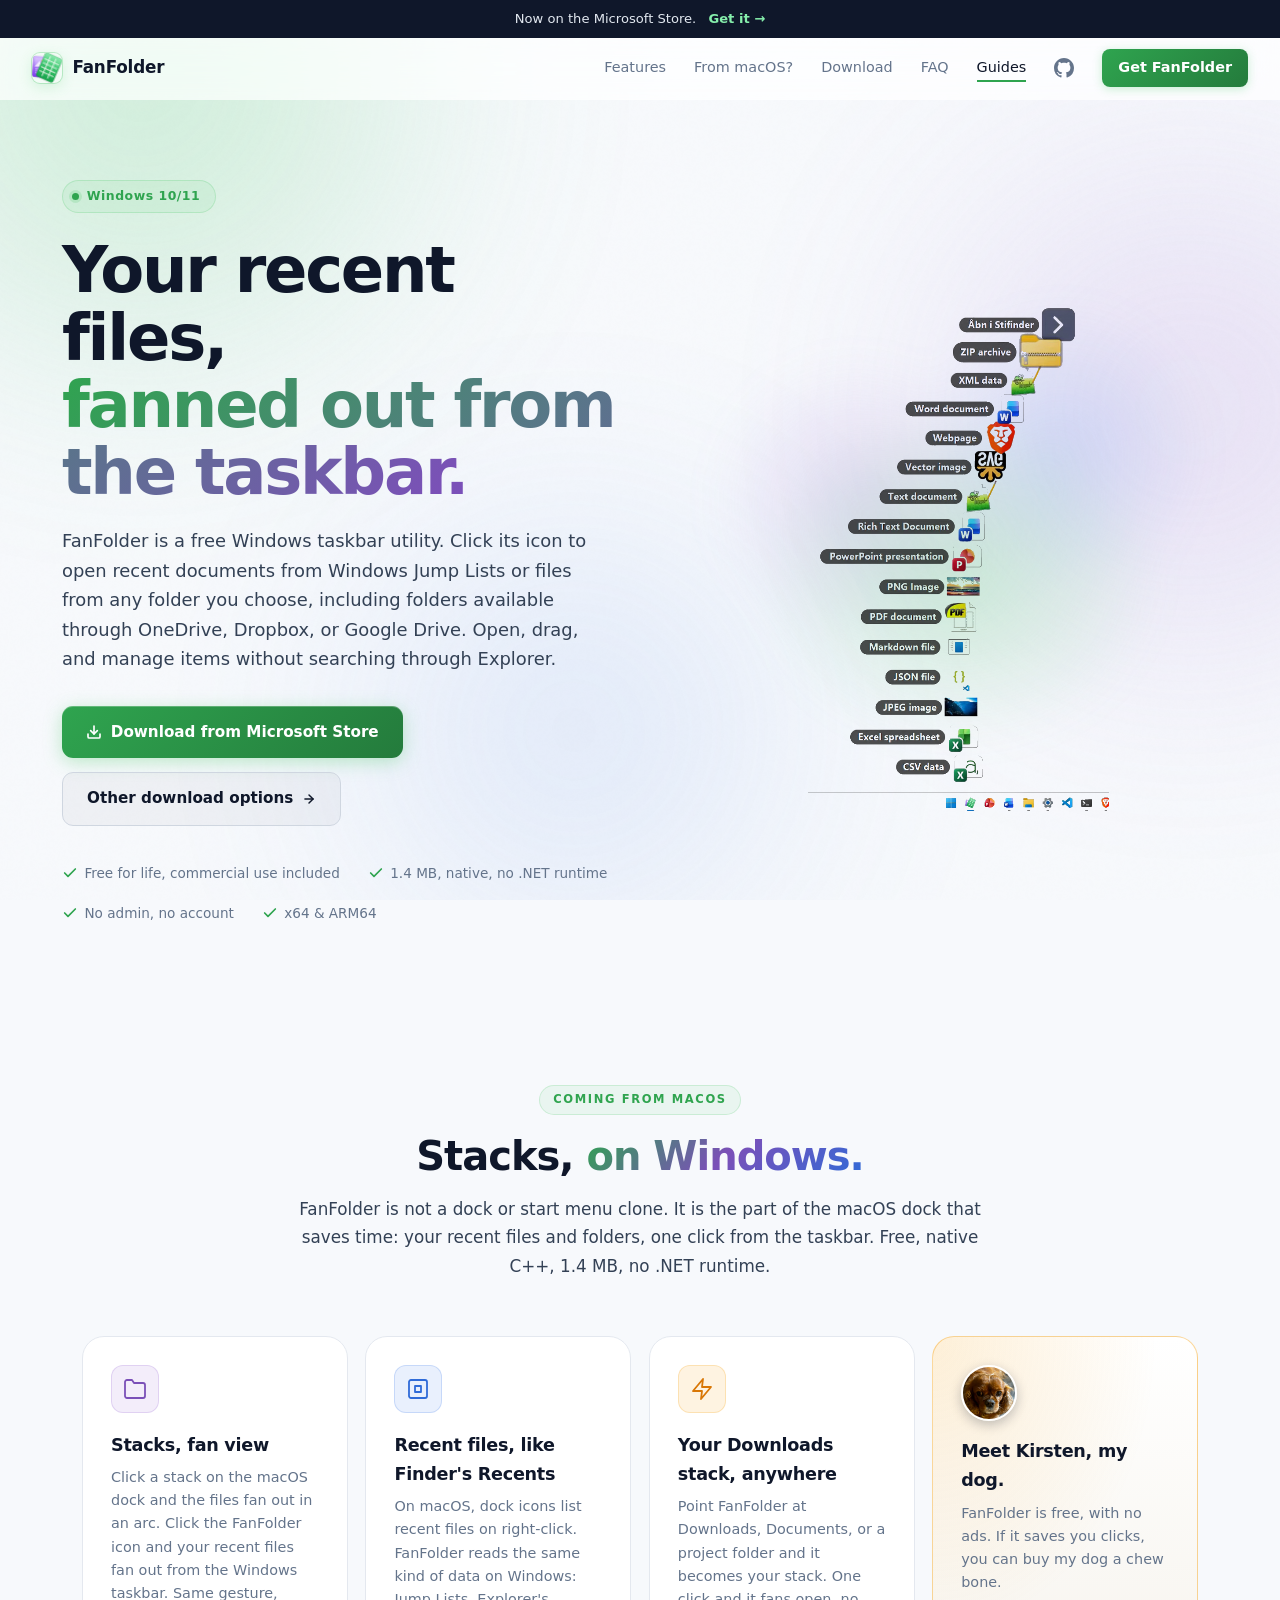
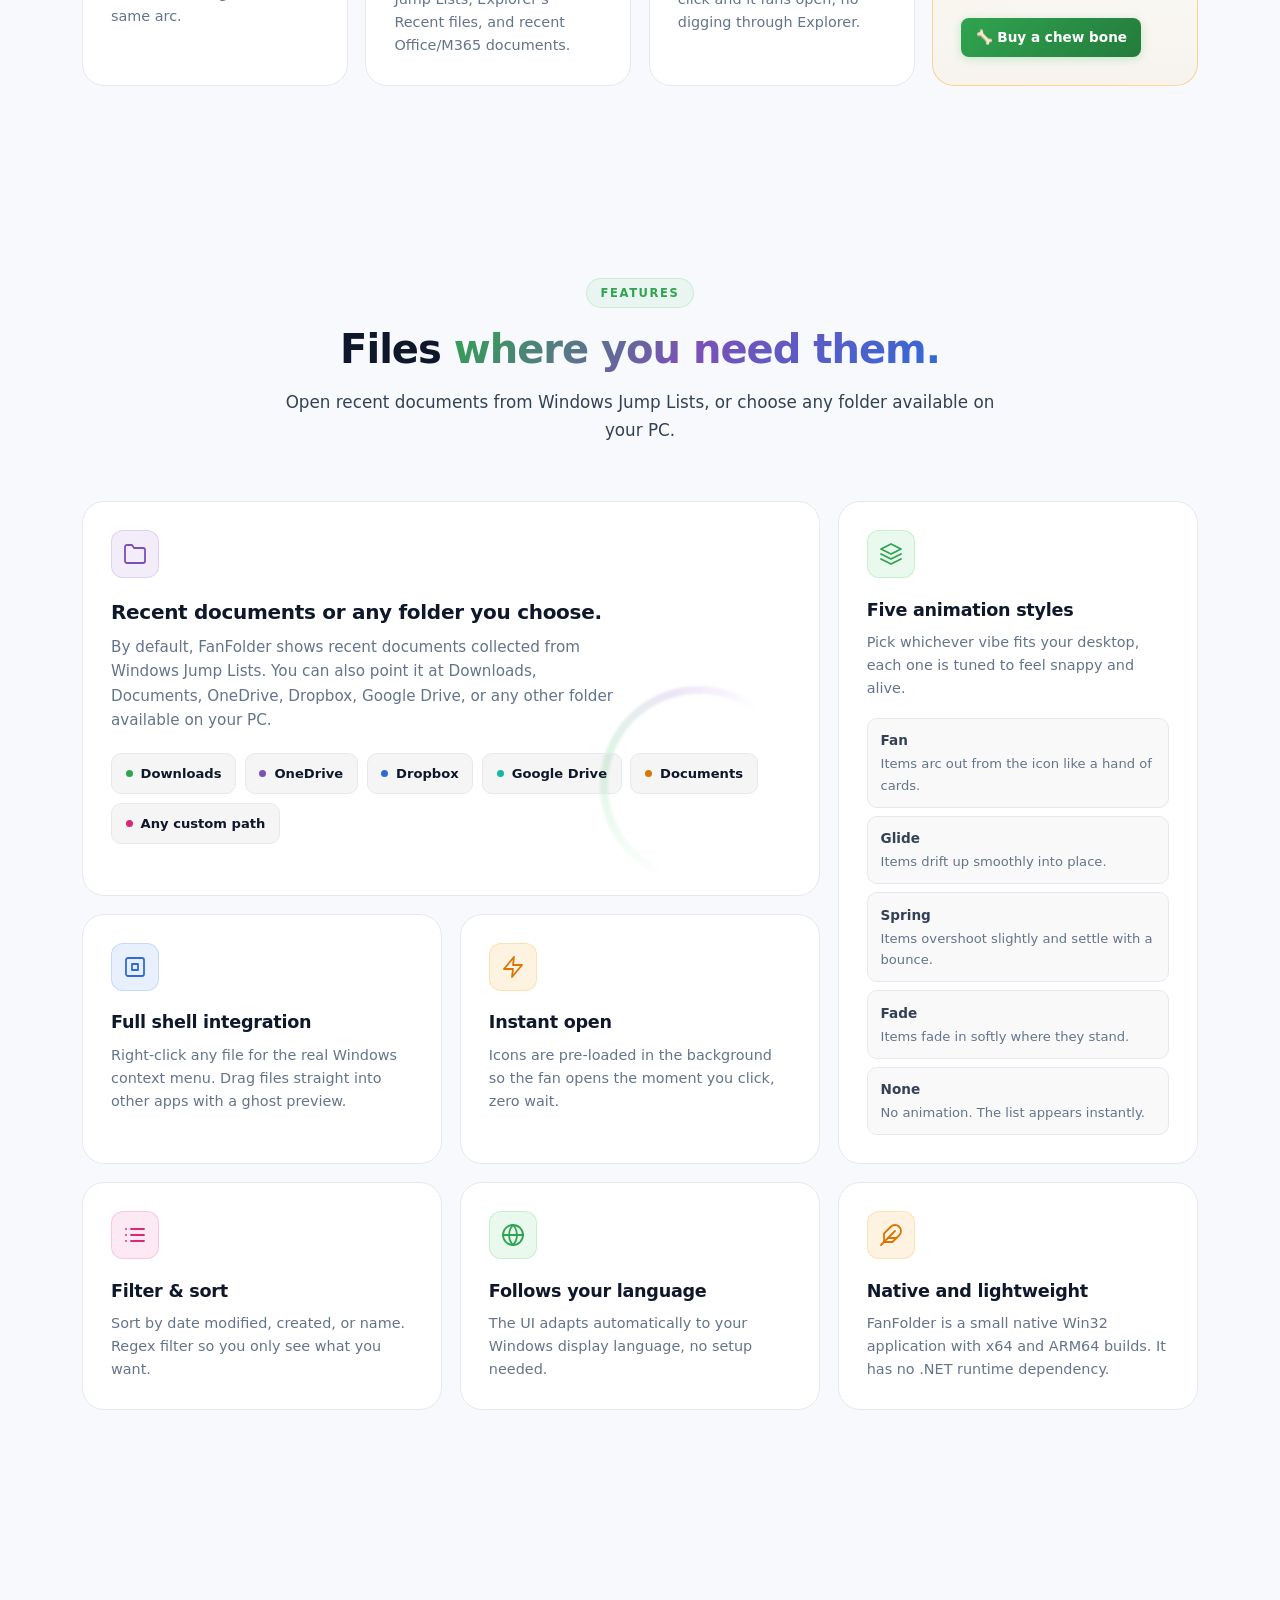
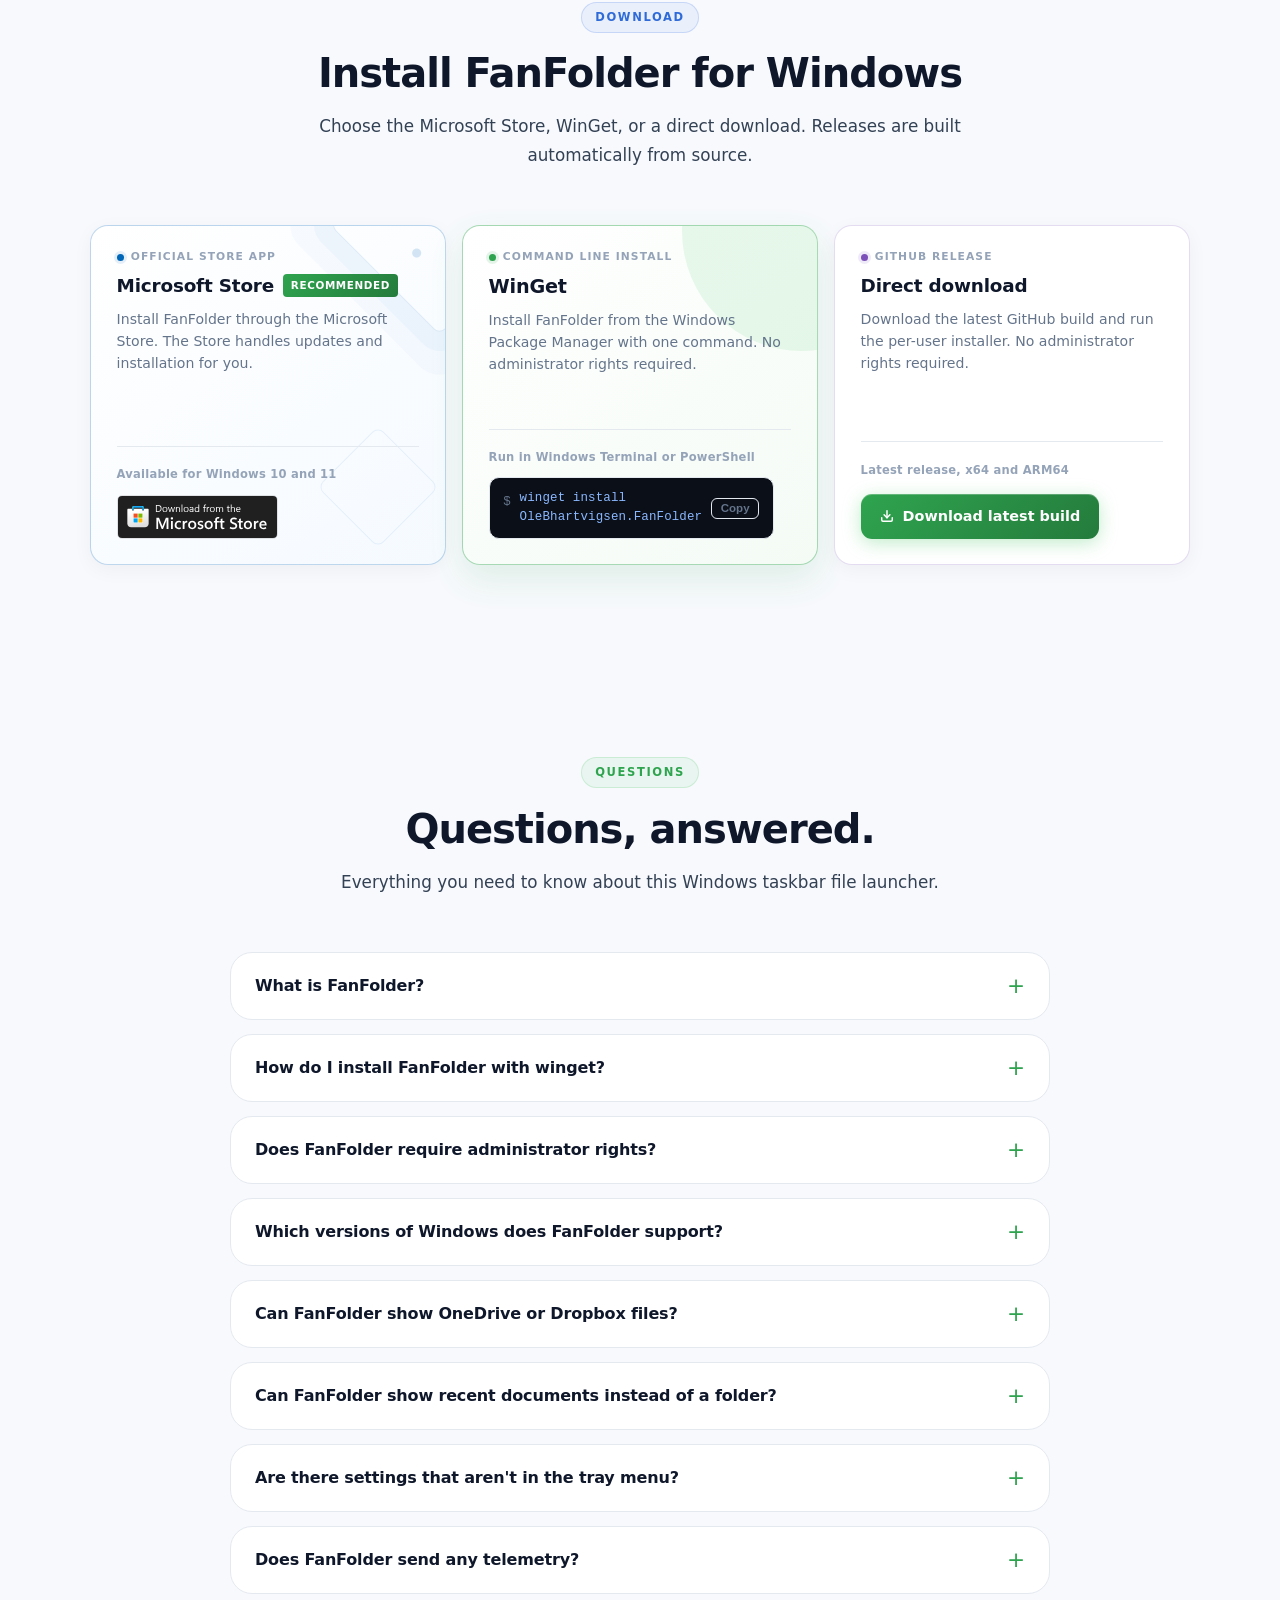
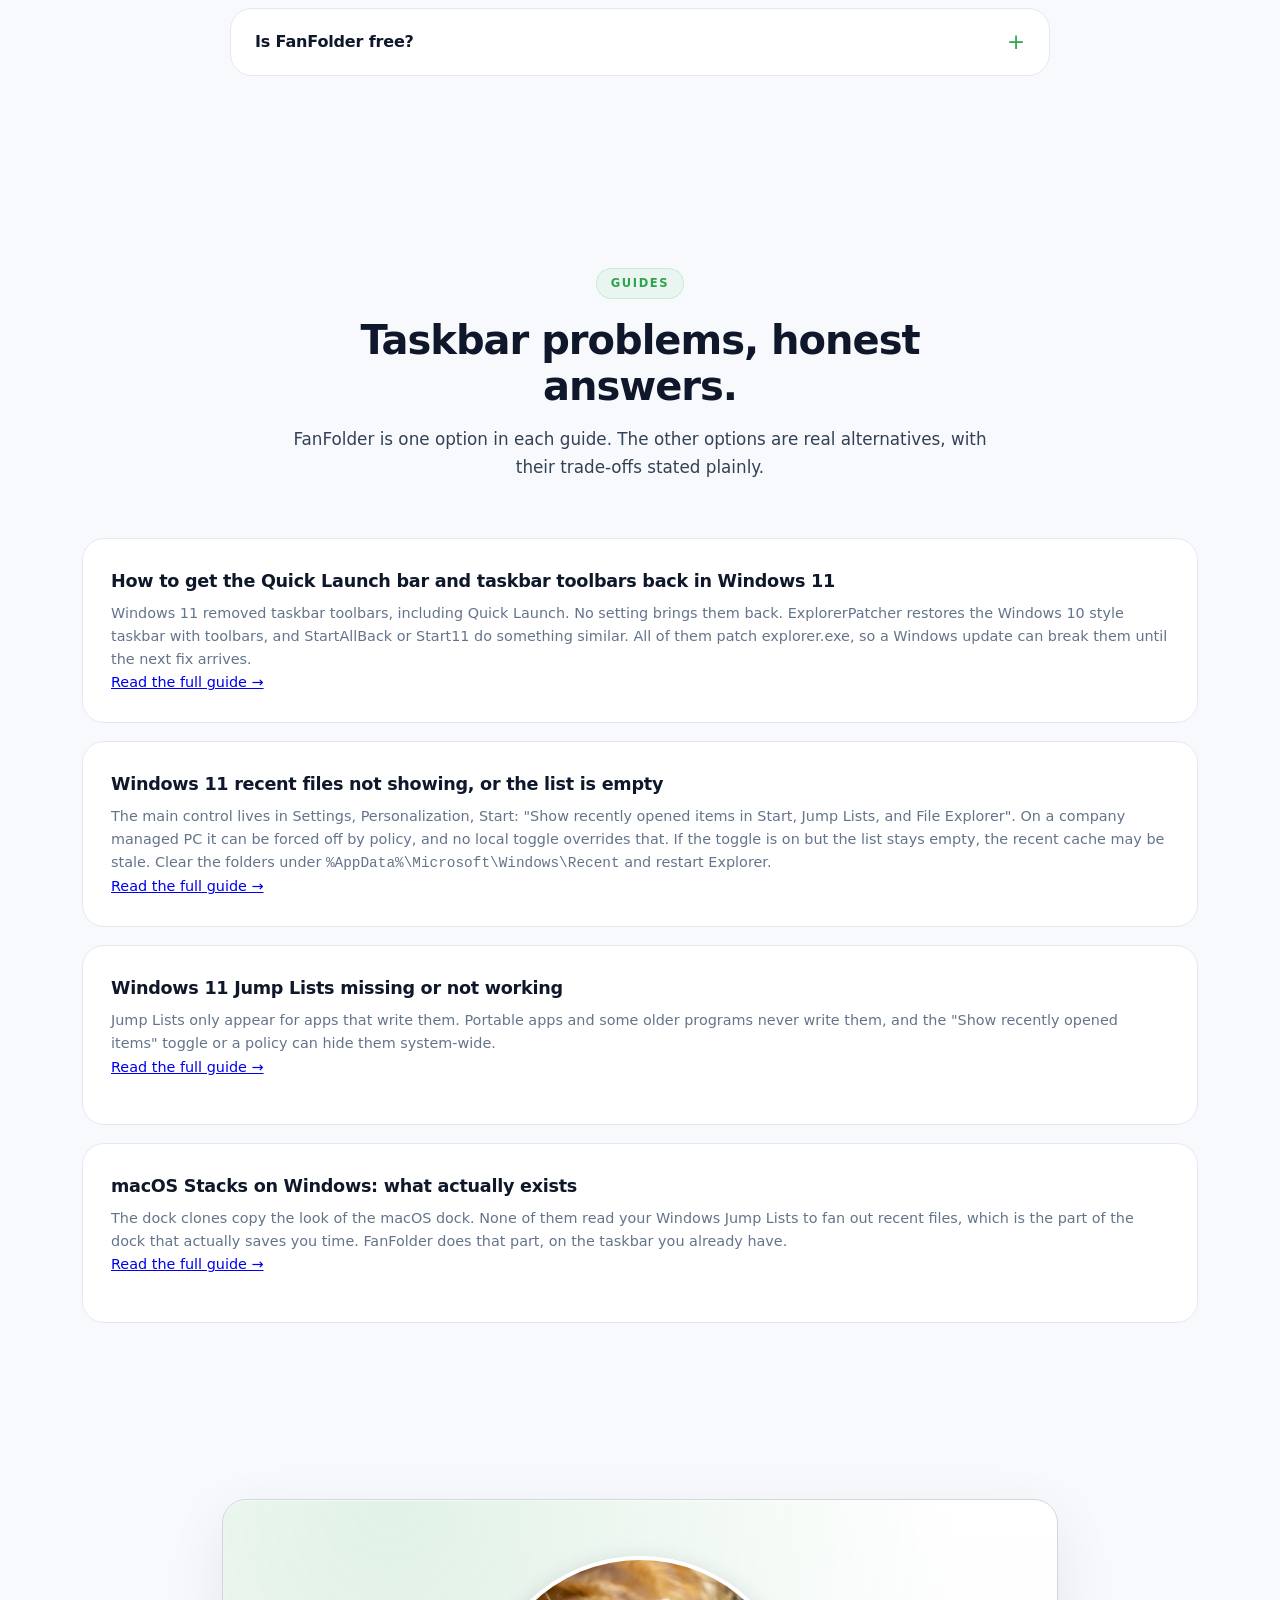
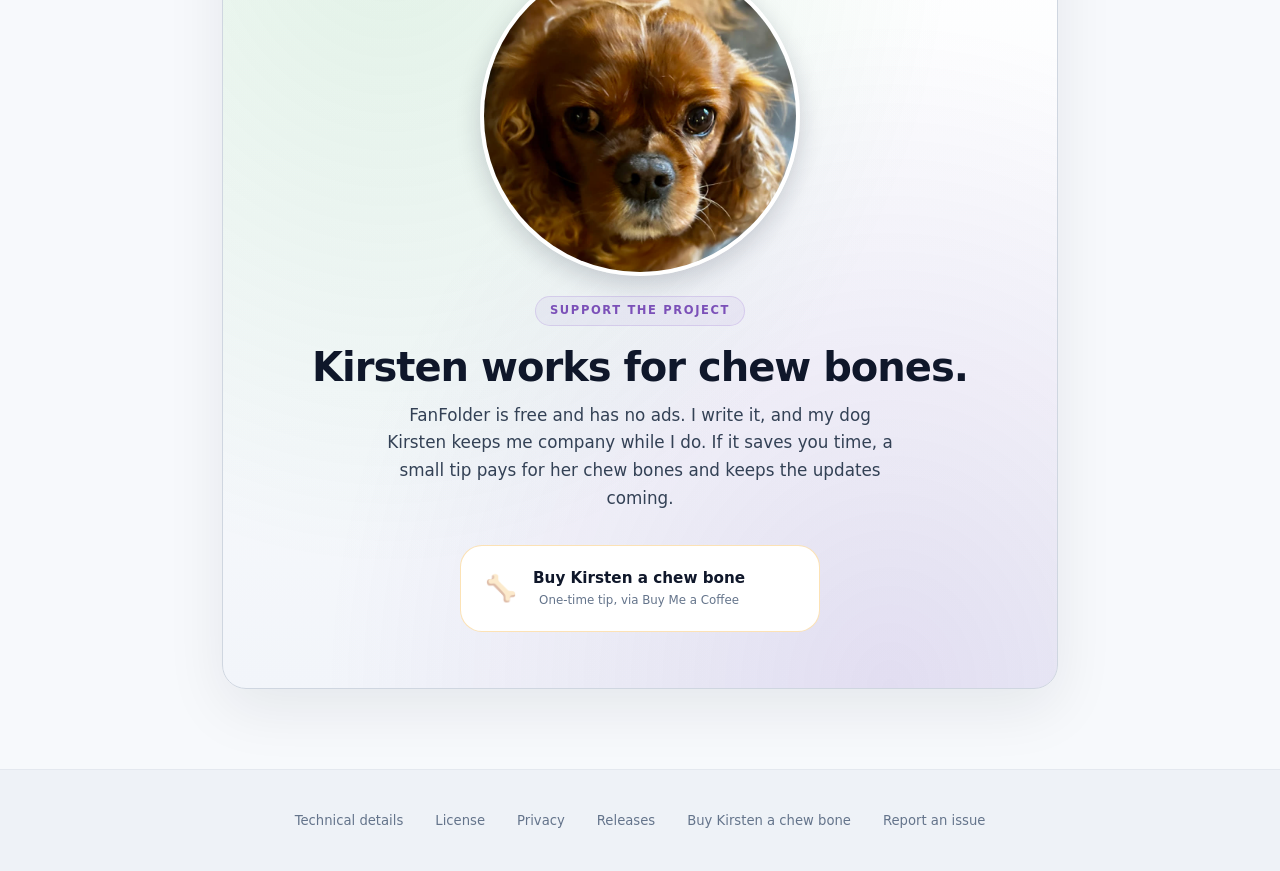
==== index.html @ 27341ae4 "docs(homepage): say Kirsten is my dog" ====
<!DOCTYPE html>
<html lang="en">
<head>
  <meta charset="UTF-8" />
  <meta name="viewport" content="width=device-width, initial-scale=1.0" />
  <title>FanFolder: recent files fanned out from your Windows taskbar</title>
  <meta name="description" content="Get the macOS Stacks experience on Windows 10/11. Click the FanFolder icon and recent files or any folder fan out from the taskbar. Free, native C++, no runtime." />
  <meta name="robots" content="index, follow" />
  <meta name="google-site-verification" content="nMYRQemaY09QO16GZcdxoyHzv7gSjUTvng0rrcjCX9g" />
  <link rel="canonical" href="https://olebhartvigsen.github.io/FanFolder/" />
  <meta property="og:title" content="FanFolder: recent files fanned out from your Windows taskbar" />
  <meta property="og:description" content="Get the macOS Stacks experience on Windows 10/11: click the icon and recent files or any folder fan out from the taskbar. Free, native C++." />
  <meta property="og:type" content="website" />
  <meta property="og:url" content="https://olebhartvigsen.github.io/FanFolder/" />
  <meta property="og:site_name" content="FanFolder" />
  <meta property="og:image" content="https://olebhartvigsen.github.io/FanFolder/social-card.png" />
  <meta property="og:image:width" content="1200" />
  <meta property="og:image:height" content="630" />
  <meta property="og:image:alt" content="FanFolder open on the Windows taskbar, fanning out recent files including Word, Excel and PDF documents" />
  <meta name="twitter:card" content="summary_large_image" />
  <meta name="twitter:title" content="FanFolder: recent files fanned out from your Windows taskbar" />
  <meta name="twitter:description" content="Get the macOS Stacks experience on Windows 10/11: recent files fan out from the taskbar in one click. Free, native C++." />
  <meta name="twitter:image" content="https://olebhartvigsen.github.io/FanFolder/social-card.png" />
  <meta name="twitter:image:alt" content="FanFolder open on the Windows taskbar, fanning out recent files including Word, Excel and PDF documents" />
  <link rel="icon" href="favicon.ico" sizes="any" />
  <link rel="icon" href="app.svg" type="image/svg+xml" />
  <script type="application/ld+json">
  {
    "@context": "https://schema.org",
    "@type": "SoftwareApplication",
    "name": "FanFolder",
    "description": "A free Windows taskbar utility for opening recent documents or files from any selected folder.",
    "url": "https://olebhartvigsen.github.io/FanFolder/",
    "sameAs": "https://github.com/olebhartvigsen/FanFolder",
    "image": "https://olebhartvigsen.github.io/FanFolder/icon.png",
    "downloadUrl": "https://github.com/olebhartvigsen/FanFolder/releases/latest/download/FanFolderSetup.exe",
    "softwareVersion": "1.4.3",
    "applicationCategory": "UtilitiesApplication",
    "operatingSystem": "Windows 10, Windows 11",
    "softwareRequirements": "Windows 10 version 2004 or later, or Windows 11; x64 or ARM64",
    "isAccessibleForFree": true,
    "featureList": [
      "Animated fan popup anchored to the Windows taskbar",
      "Recent documents and selected-folder access",
      "Windows shell context menu and drag-and-drop support",
      "Configurable sorting, filtering, and animation styles"
    ],
    "author": {
      "@type": "Person",
      "name": "Ole Bülow Hartvigsen",
      "url": "https://github.com/olebhartvigsen"
    },
    "offers": {
      "@type": "Offer",
      "price": "0",
      "priceCurrency": "USD",
      "availability": "https://schema.org/InStock",
      "url": "https://olebhartvigsen.github.io/FanFolder/#download"
    }
  }
  </script>
  <script defer src="https://cloud.umami.is/script.js" data-website-id="1afd585d-640c-496d-b32a-71bc1568fd94"></script>
  <style>
    *, *::before, *::after { box-sizing: border-box; margin: 0; padding: 0; }

    :root {
      --bg:       #f7f9fc;
      --bg2:      #eef2f7;
      --bg3:      #e3e9f1;
      --bg-card:  #ffffff;
      --border:   #e4e8ef;
      --border2:  #cfd6e0;

      --green:    #2FA44F;
      --green2:   #247B3C;
      --purple:   #7B50B8;
      --purple2:  #5F3B96;
      --blue:     #2F6BD8;
      --blue2:    #234fa8;
      --pink:     #db2777;
      --amber:    #d97706;

      --accent:   #2FA44F;
      --accent2:  #247B3C;

      --text:     #0f172a;
      --text2:    #334155;
      --muted:    #64748b;
      --muted2:   #94a3b8;

      --radius:   14px;
      --radius-lg: 22px;

      --grad-brand: linear-gradient(135deg, #2FA44F 0%, #7B50B8 50%, #2F6BD8 100%);
      --grad-green: linear-gradient(135deg, #2FA44F 0%, #247B3C 100%);
      --grad-purple: linear-gradient(135deg, #7B50B8 0%, #5F3B96 100%);
      --grad-blue: linear-gradient(135deg, #2F6BD8 0%, #234fa8 100%);
    }

    html { scroll-behavior: smooth; }

    body {
      background: var(--bg);
      color: var(--text);
      font-family: -apple-system, BlinkMacSystemFont, "Inter", "Segoe UI", system-ui, sans-serif;
      line-height: 1.65;
      overflow-x: hidden;
    }

    ::selection { background: rgba(47,164,79,.28); color: var(--text); }

    /* ── Animated blob backdrop ─────────────────────────────────────────── */
    .backdrop {
      position: fixed; inset: 0; z-index: -1;
      overflow: hidden; pointer-events: none;
    }
    .blob {
      position: absolute;
      border-radius: 50%;
      filter: blur(130px);
      opacity: .22;
      animation: blobFloat 22s ease-in-out infinite;
    }
    .blob.b1 { width: 520px; height: 520px; background: #4CC86A; top: -180px; left: -120px; }
    .blob.b2 { width: 460px; height: 460px; background: #9B6ED4; top: 20%; right: -140px; animation-delay: -7s; animation-duration: 27s; opacity: .18; }
    .blob.b3 { width: 380px; height: 380px; background: #4A82E8; top: 60%; left: 30%; animation-delay: -14s; animation-duration: 31s; opacity: .14; }
    @keyframes blobFloat {
      0%, 100% { transform: translate(0, 0) scale(1); }
      33%      { transform: translate(60px, -40px) scale(1.08); }
      66%      { transform: translate(-40px, 50px) scale(.94); }
    }
    .grain {
      position: fixed; inset: 0; z-index: -1; pointer-events: none;
      background: url("data:image/svg+xml,%3Csvg viewBox='0 0 200 200' xmlns='http://www.w3.org/2000/svg'%3E%3Cfilter id='n'%3E%3CfeTurbulence type='fractalNoise' baseFrequency='0.85' numOctaves='3' stitchTiles='stitch'/%3E%3C/filter%3E%3Crect width='100%25' height='100%25' filter='url(%23n)' opacity='.6'/%3E%3C/svg%3E");
      opacity: .025;
      mix-blend-mode: multiply;
    }

    /* ── Nav ──────────────────────────────────────────────────────────── */
    nav {
      position: sticky; top: 0; z-index: 100;
      background: rgba(255,255,255,.72);
      backdrop-filter: blur(18px) saturate(140%);
      -webkit-backdrop-filter: blur(18px) saturate(140%);
      border-bottom: 1px solid transparent;
      padding: 0 2rem;
      display: flex; align-items: center; justify-content: space-between;
      height: 62px;
      transition: border-color .25s, background .25s;
    }
    nav.scrolled {
      border-bottom-color: var(--border);
      background: rgba(255,255,255,.92);
    }
    .nav-logo {
      display: flex; align-items: center; gap: .65rem;
      font-weight: 700; font-size: 1.05rem;
      text-decoration: none; color: var(--text);
      letter-spacing: -.01em;
    }
    .nav-logo img {
      width: 30px; height: 30px; border-radius: 8px;
      box-shadow: 0 0 0 1px rgba(76,200,106,.3), 0 4px 14px rgba(76,200,106,.2);
    }
    .nav-links { display: flex; align-items: center; gap: 1.75rem; }
    .nav-links a {
      color: var(--muted); text-decoration: none;
      font-size: .9rem; font-weight: 500;
      transition: color .15s;
    }
    .nav-links a:hover { color: var(--text); }
    .nav-links .nav-icon {
      font-size: 1.1rem; line-height: 1;
      opacity: .7; transition: opacity .15s, transform .15s;
    }
    .nav-links .nav-icon:hover { opacity: 1; transform: scale(1.15); }
    .nav-cta {
      display: inline-flex; align-items: center; gap: .4rem;
      background: var(--grad-green);
      color: #fff !important;
      padding: .45rem 1rem;
      border-radius: 8px;
      font-weight: 600 !important;
      box-shadow: 0 2px 10px rgba(76,200,106,.3);
      transition: transform .15s, box-shadow .15s;
    }
    .nav-cta:hover { transform: translateY(-1px); box-shadow: 0 4px 16px rgba(76,200,106,.42); }

    /* ── Hero ─────────────────────────────────────────────────────────── */
    .hero {
      padding: 5rem 2rem 4rem;
      max-width: 1220px; margin: 0 auto;
      display: grid;
      grid-template-columns: 1.05fr .95fr;
      gap: 4rem;
      align-items: center;
      position: relative;
    }
    .hero-copy .eyebrow {
      display: inline-flex; align-items: center; gap: .5rem;
      font-size: .78rem; font-weight: 600;
      letter-spacing: .04em;
      color: var(--green);
      background: rgba(76,200,106,.08);
      border: 1px solid rgba(76,200,106,.22);
      border-radius: 99px;
      padding: .35rem .9rem .35rem .55rem;
      margin-bottom: 1.5rem;
    }
    .eyebrow .dot {
      width: 7px; height: 7px; border-radius: 50%;
      background: var(--green);
      box-shadow: 0 0 0 3px rgba(76,200,106,.2);
      animation: pulseDot 2.4s ease-in-out infinite;
    }
    @keyframes pulseDot {
      0%, 100% { box-shadow: 0 0 0 3px rgba(76,200,106,.15); }
      50%      { box-shadow: 0 0 0 6px rgba(76,200,106,.05); }
    }

    .hero h1 {
      font-size: clamp(2.4rem, 5.2vw, 4rem);
      font-weight: 800;
      letter-spacing: -.035em;
      line-height: 1.05;
      margin-bottom: 1.25rem;
    }
    .hero h1 .grad {
      background: var(--grad-brand);
      background-size: 200% 100%;
      -webkit-background-clip: text;
      -webkit-text-fill-color: transparent;
      background-clip: text;
      animation: gradShift 8s ease-in-out infinite;
    }
    @keyframes gradShift {
      0%, 100% { background-position: 0% 50%; }
      50%      { background-position: 100% 50%; }
    }
    .hero-copy p {
      font-size: 1.12rem;
      color: var(--text2);
      line-height: 1.65;
      margin-bottom: 2rem;
      max-width: 540px;
    }
    .btn-row { display: flex; gap: .85rem; flex-wrap: wrap; align-items: center; }
    .btn {
      display: inline-flex; align-items: center; gap: .55rem;
      padding: .85rem 1.5rem;
      border-radius: 11px;
      font-size: .95rem;
      font-weight: 600;
      text-decoration: none;
      transition: transform .15s, box-shadow .15s, background .15s, border-color .15s;
      position: relative;
      white-space: nowrap;
    }
    .btn:hover { transform: translateY(-2px); }
    .btn:active { transform: translateY(0); }
    .btn-primary {
      background: var(--grad-green);
      color: #fff;
      box-shadow: 0 4px 18px rgba(76,200,106,.35), inset 0 1px 0 rgba(255,255,255,.25);
    }
    .btn-primary:hover { box-shadow: 0 8px 28px rgba(76,200,106,.45), inset 0 1px 0 rgba(255,255,255,.3); }
    .btn-ghost {
      background: rgba(15,23,42,.035);
      color: var(--text);
      border: 1px solid var(--border2);
    }
    .btn-ghost:hover { background: rgba(15,23,42,.06); border-color: var(--muted2); }
    .trust-row {
      margin-top: 2.25rem;
      display: flex; flex-wrap: wrap;
      gap: 1.1rem 1.75rem;
      font-size: .85rem;
      color: var(--muted);
    }
    .trust-item {
      display: inline-flex; align-items: center; gap: .4rem;
    }
    .trust-item svg { width: 16px; height: 16px; stroke: var(--green); fill: none; stroke-width: 2.5; stroke-linecap: round; stroke-linejoin: round; flex-shrink: 0; }

    /* ── Hero visual (static fan mockup) ─────────────────────────────── */
    .hero-visual {
      position: relative;
      height: 520px;
      display: flex;
      align-items: center;
      justify-content: center;
    }
    .hv-glow {
      position: absolute; inset: 0;
      background:
        radial-gradient(ellipse 60% 50% at 50% 55%, rgba(76,200,106,.25), transparent 65%),
        radial-gradient(ellipse 40% 40% at 30% 40%, rgba(155,110,212,.2), transparent 70%),
        radial-gradient(ellipse 40% 40% at 70% 30%, rgba(74,130,232,.18), transparent 70%);
      filter: blur(20px);
      pointer-events: none;
    }
    .hv-video {
      position: relative;
      max-width: 100%;
      max-height: 100%;
      height: 100%;
      width: auto;
      object-fit: contain;
      background: transparent;
      display: block;
      mix-blend-mode: multiply;
    }
    .hv-stage {
      position: relative;
      width: 100%;
      height: 100%;
      display: flex;
      align-items: flex-end;
      justify-content: center;
    }
    .hv-fan {
      position: relative;
      width: 340px;
      height: 480px;
    }
    .hv-taskbar {
      position: absolute;
      bottom: 0; left: 50%;
      transform: translateX(-50%);
      width: 280px;
      height: 48px;
      background: linear-gradient(180deg, rgba(30,35,50,.85), rgba(20,24,36,.9));
      backdrop-filter: blur(12px);
      border: 1px solid rgba(255,255,255,.08);
      border-radius: 14px;
      box-shadow: 0 12px 40px rgba(0,0,0,.5), inset 0 1px 0 rgba(255,255,255,.05);
      display: flex; align-items: center; justify-content: center;
      gap: 10px;
      padding: 0 14px;
    }
    .hv-tb-ico {
      width: 28px; height: 28px;
      display: flex; align-items: center; justify-content: center;
      border-radius: 6px;
      opacity: .75;
    }
    .hv-tb-ff {
      width: 30px; height: 30px;
      border-radius: 7px;
      box-shadow: 0 0 0 1px rgba(76,200,106,.5), 0 0 18px rgba(76,200,106,.4);
      position: relative;
    }
    .hv-tb-ff::after {
      content: '';
      position: absolute;
      bottom: -8px; left: 50%;
      transform: translateX(-50%);
      width: 20px; height: 3px; border-radius: 2px;
      background: var(--green);
      box-shadow: 0 0 10px var(--green);
    }
    .hv-tb-ff img { width: 100%; height: 100%; border-radius: 7px; display: block; }

    /* Fan items arranged in arc above taskbar */
    .hv-item {
      position: absolute;
      display: flex; align-items: center; gap: 8px;
      flex-direction: row-reverse;
      opacity: 0;
      animation: hvItemIn 700ms cubic-bezier(0.23, 1, 0.32, 1) forwards;
    }
    @keyframes hvItemIn {
      from { opacity: 0; transform: translate(var(--sx), var(--sy)) scale(.2); }
      to   { opacity: 1; transform: translate(0, 0) scale(1); }
    }
    .hv-pill {
      background: rgba(20,25,36,.92);
      backdrop-filter: blur(8px);
      border: 1px solid rgba(255,255,255,.08);
      color: #f2f4f8;
      font-size: .72rem;
      font-weight: 500;
      padding: .3rem .6rem;
      border-radius: 6px;
      white-space: nowrap;
      box-shadow: 0 4px 14px rgba(0,0,0,.4);
    }
    .hv-ico {
      width: 42px; height: 42px;
      border-radius: 9px;
      display: flex; align-items: center; justify-content: center;
      font-size: .72rem; font-weight: 700; color: #fff;
      box-shadow: 0 6px 20px rgba(0,0,0,.45), inset 0 1px 0 rgba(255,255,255,.18);
      flex-shrink: 0;
      letter-spacing: -.02em;
    }
    .hv-ico.ext {
      position: absolute; right: -4px; bottom: -4px;
      width: 18px; height: 14px;
      border-radius: 3px;
      font-size: .5rem;
      background: rgba(0,0,0,.6);
      border: 1px solid rgba(255,255,255,.1);
    }

    /* ── Stats band ────────────────────────────────────────────────── */
    .stats {
      max-width: 1100px; margin: 1rem auto 0;
      padding: 0 2rem;
      display: grid;
      grid-template-columns: repeat(4, 1fr);
      gap: 1.25rem;
    }
    .stat {
      background: #ffffff;
      border: 1px solid var(--border);
      border-radius: var(--radius);
      padding: 1.25rem 1.35rem;
      backdrop-filter: blur(6px);
    }
    .stat-n {
      font-size: 1.65rem; font-weight: 800;
      letter-spacing: -.02em;
      background: var(--grad-brand);
      -webkit-background-clip: text;
      -webkit-text-fill-color: transparent;
      background-clip: text;
    }
    .stat-l {
      font-size: .8rem;
      color: var(--muted);
      margin-top: .15rem;
    }

    /* ── Section framing ──────────────────────────────────────────── */
    .section-wrap { padding: 6rem 2rem; max-width: 1180px; margin: 0 auto; }
    .section-label {
      display: inline-flex; align-items: center; gap: .4rem;
      font-size: .72rem; font-weight: 700;
      letter-spacing: .14em; text-transform: uppercase;
      color: var(--green);
      background: rgba(76,200,106,.08);
      border: 1px solid rgba(76,200,106,.2);
      border-radius: 99px;
      padding: .3rem .85rem;
      margin-bottom: 1.1rem;
    }
    .section-label.p { color: var(--purple); background: rgba(155,110,212,.08); border-color: rgba(155,110,212,.22); }
    .section-label.b { color: var(--blue);   background: rgba(74,130,232,.08);  border-color: rgba(74,130,232,.22); }
    .section-head { text-align: center; max-width: 720px; margin: 0 auto 3.5rem; }
    .section-head h2 { text-align: center; }
    h2 {
      font-size: clamp(1.8rem, 3.4vw, 2.5rem);
      font-weight: 800;
      letter-spacing: -.025em;
      line-height: 1.15;
      margin-bottom: 1rem;
    }
    .section-sub {
      color: var(--text2);
      font-size: 1.05rem;
      line-height: 1.7;
    }

    /* ── Bento feature grid ───────────────────────────────────────── */
    .bento {
      display: grid;
      grid-template-columns: repeat(6, 1fr);
      grid-auto-rows: minmax(180px, auto);
      gap: 1.1rem;
    }
    .bento-card {
      position: relative;
      background: var(--bg-card);
      border: 1px solid var(--border);
      border-radius: var(--radius-lg);
      padding: 1.75rem;
      overflow: hidden;
      transition: transform .25s, border-color .25s, box-shadow .25s;
    }
    .bento-card::before {
      content: '';
      position: absolute; inset: 0;
      background: radial-gradient(circle at var(--mx, 50%) var(--my, 0%), rgba(47,164,79,.08), transparent 40%);
      opacity: 0;
      transition: opacity .3s;
      pointer-events: none;
    }
    .bento-card:hover { transform: translateY(-3px); border-color: var(--border2); box-shadow: 0 12px 32px rgba(15,23,42,.08); }
    .bento-card:hover::before { opacity: 1; }
    .bento-card.wide { grid-column: span 4; }
    .bento-card.tall { grid-column: span 2; grid-row: span 2; }
    .bento-card.med  { grid-column: span 2; }
    .bento-card.full { grid-column: span 6; }

    .bc-icon {
      width: 48px; height: 48px;
      border-radius: 12px;
      display: flex; align-items: center; justify-content: center;
      margin-bottom: 1.1rem;
      position: relative;
    }
    .bc-icon svg { width: 24px; height: 24px; fill: none; stroke-width: 1.8; stroke-linecap: round; stroke-linejoin: round; }
    .bc-g { background: rgba(76,200,106,.12);  border: 1px solid rgba(76,200,106,.22); }
    .bc-g svg { stroke: var(--green); }
    .bc-p { background: rgba(155,110,212,.12); border: 1px solid rgba(155,110,212,.22); }
    .bc-p svg { stroke: var(--purple); }
    .bc-b { background: rgba(74,130,232,.12);  border: 1px solid rgba(74,130,232,.22); }
    .bc-b svg { stroke: var(--blue); }
    .bc-a { background: rgba(245,158,11,.12);  border: 1px solid rgba(245,158,11,.22); }
    .bc-a svg { stroke: var(--amber); }
    .bc-k { background: rgba(236,72,153,.12);  border: 1px solid rgba(236,72,153,.22); }
    .bc-k svg { stroke: var(--pink); }

    .bento-card h3 {
      font-size: 1.1rem;
      font-weight: 700;
      letter-spacing: -.015em;
      margin-bottom: .4rem;
    }
    .bento-card p {
      font-size: .9rem;
      color: var(--muted);
      line-height: 1.6;
    }
    .bento-card.wide h3 { font-size: 1.25rem; }
    .bento-card.wide p  { font-size: .95rem; max-width: 520px; }

    /* visual decoration inside the wide card */
    .bc-visual {
      position: absolute;
      right: -20px; bottom: -30px;
      opacity: .6;
      pointer-events: none;
    }
    .bc-visual .arc {
      width: 280px; height: 280px;
      border-radius: 50%;
      background: conic-gradient(from 200deg, transparent 0%, rgba(76,200,106,.3) 25%, rgba(155,110,212,.3) 40%, transparent 55%);
      mask: radial-gradient(circle at center, transparent 45%, #000 47%, #000 49%, transparent 51%);
      -webkit-mask: radial-gradient(circle at center, transparent 45%, #000 47%, #000 49%, transparent 51%);
    }

    /* tall card inner list visual */
    .tall-list {
      margin-top: 1.2rem;
      display: flex; flex-direction: column; gap: .55rem;
    }
    .tall-list .chip {
      font-size: .78rem;
      background: rgba(15,23,42,.04);
      border: 1px solid var(--border);
      border-radius: 8px;
      padding: .55rem .75rem;
      display: flex; align-items: center; gap: .55rem;
      color: var(--text2);
    }
    .tall-list .chip .dot {
      width: 7px; height: 7px; border-radius: 50%;
    }
    .tall-list .chip:nth-child(1) .dot { background: var(--green); }
    .tall-list .chip:nth-child(2) .dot { background: var(--purple); }
    .tall-list .chip:nth-child(3) .dot { background: var(--blue); }
    .tall-list .chip:nth-child(4) .dot { background: var(--amber); }
    .tall-list .chip:nth-child(5) .dot { background: var(--pink); }

    /* flagship "any folder / any cloud" chip row */
    .any-row {
      margin-top: 1.3rem;
      display: flex; flex-wrap: wrap; gap: .55rem;
      position: relative; z-index: 1;
    }
    .any-row .chip {
      font-size: .82rem; font-weight: 600;
      background: rgba(15,23,42,.04);
      border: 1px solid var(--border);
      border-radius: 10px;
      padding: .55rem .85rem;
      display: inline-flex; align-items: center; gap: .5rem;
      color: var(--text);
      transition: border-color .2s, transform .2s, background .2s;
    }
    .any-row .chip:hover { transform: translateY(-2px); border-color: var(--border2); background: #ffffff; }
    .any-row .chip .g { width: 7px; height: 7px; border-radius: 50%; flex-shrink: 0; }
    .any-row .chip:nth-child(1) .g { background: var(--green); }
    .any-row .chip:nth-child(2) .g { background: var(--purple); }
    .any-row .chip:nth-child(3) .g { background: var(--blue); }
    .any-row .chip:nth-child(4) .g { background: #14b8a6; }
    .any-row .chip:nth-child(5) .g { background: var(--amber); }
    .any-row .chip:nth-child(6) .g { background: var(--pink); }

    /* animation strip in tall card: vertical stack */
    .bento-card.tall .anim-strip {
      grid-template-columns: 1fr;
      gap: .5rem;
      margin-top: 1.1rem;
    }
    .bento-card.tall .anim-chip {
      text-align: left;
      padding: .65rem .8rem;
      display: flex; align-items: center; justify-content: space-between;
    }
    .bento-card.tall .anim-chip small { margin-top: 0; }

    /* Animation styles mini preview (full card) */
    .anim-strip {
      margin-top: 1.5rem;
      display: grid;
      grid-template-columns: repeat(5, 1fr);
      gap: .75rem;
    }
    .anim-chip {
      background: rgba(15,23,42,.025);
      border: 1px solid var(--border);
      border-radius: 10px;
      padding: .9rem .75rem;
      text-align: center;
      font-size: .82rem;
      font-weight: 600;
      color: var(--text2);
      transition: border-color .2s, transform .2s;
    }
    .anim-chip:hover { border-color: var(--green); transform: translateY(-2px); color: var(--green); }
    .anim-chip small {
      display: block;
      font-size: .68rem;
      font-weight: 500;
      color: var(--muted);
      margin-top: .15rem;
    }

    /* ── Download ──────────────────────────────────────────────────── */
    .download-grid {
      display: grid;
      grid-template-columns: repeat(3, minmax(0, 1fr));
      gap: 1rem;
      max-width: 1100px; margin: 0 auto;
      align-items: stretch;
    }
    .download-card {
      position: relative;
      min-width: 0;
      min-height: 340px;
      background: var(--bg-card);
      border: 1px solid var(--border);
      border-radius: 18px;
      padding: 1.6rem;
      display: flex; flex-direction: column; gap: .5rem;
      box-shadow: 0 5px 20px rgba(15,23,42,.045);
      transition: border-color .2s, box-shadow .2s, transform .2s;
    }
    .download-card:hover { border-color: var(--border2); transform: translateY(-2px); box-shadow: 0 10px 30px rgba(15,23,42,.08); }
    .download-card h3 { font-size: 1.15rem; font-weight: 700; display: flex; align-items: center; gap: .55rem; letter-spacing: -.01em; }
    .download-card p { font-size: .88rem; line-height: 1.55; color: var(--muted); margin: 0; }
    .download-card .btn { align-self: flex-start; margin-top: .25rem; font-size: .9rem; padding: .65rem 1.2rem; }
    .download-kicker {
      display: flex; align-items: center; gap: .45rem;
      color: var(--muted2);
      font-size: .67rem; font-weight: 700;
      letter-spacing: .1em; line-height: 1;
      text-transform: uppercase;
    }
    .method-dot { width: 7px; height: 7px; border-radius: 50%; flex: 0 0 auto; }
    .store-dot { background: #0067b8; box-shadow: 0 0 0 3px rgba(0,103,184,.1); }
    .winget-dot { background: var(--green); box-shadow: 0 0 0 3px rgba(47,164,79,.12); }
    .direct-dot { background: var(--purple); box-shadow: 0 0 0 3px rgba(123,80,184,.12); }
    .download-card.store-card {
      overflow: hidden;
      background:
        radial-gradient(circle at 92% 8%, rgba(0,103,184,.16) 0 4px, transparent 5px),
        radial-gradient(circle at 82% 18%, rgba(0,103,184,.1) 0 3px, transparent 4px),
        linear-gradient(145deg, #ffffff 0%, #f5faff 100%);
      border-color: rgba(0,95,184,.25);
    }
    .download-card.store-card:hover { border-color: rgba(0,95,184,.55); }
    .store-card::before,
    .store-card::after {
      content: '';
      position: absolute;
      pointer-events: none;
      transform: rotate(45deg);
      border: 1px solid rgba(0,103,184,.12);
      border-radius: 8px;
    }
    .store-card::before {
      width: 155px; height: 155px;
      right: -72px; top: -78px;
      box-shadow: 0 0 0 18px rgba(0,103,184,.035), 0 0 0 36px rgba(0,103,184,.025);
    }
    .store-card::after {
      width: 86px; height: 86px;
      right: 24px; bottom: 34px;
      opacity: .65;
    }
    .store-card > * { position: relative; z-index: 1; }
    .download-card-action {
      display: flex;
      flex-direction: column;
      align-items: flex-start;
      gap: .65rem;
      margin-top: auto;
      padding-top: 1.15rem;
      border-top: 1px solid var(--border);
    }
    .download-action-label {
      color: var(--muted2);
      font-size: .72rem;
      font-weight: 600;
      letter-spacing: .02em;
    }
    .store-badge {
      display: block;
      width: min(100%, 178px);
      height: auto;
    }
    .store-badge-link { display: inline-block; line-height: 0; }
    .download-card.winget-card {
      overflow: hidden;
      background: linear-gradient(145deg, #ffffff 0%, #f4fbf5 100%);
      border-color: rgba(47,164,79,.42);
      box-shadow: 0 14px 34px rgba(47,164,79,.12);
    }
    .winget-card::before {
      content: '';
      position: absolute;
      width: 240px; height: 240px;
      right: -105px; top: -115px;
      border-radius: 50%;
      background: rgba(76,200,106,.12);
      pointer-events: none;
    }
    .winget-card > * { position: relative; z-index: 1; }
    .winget-card h3 { font-size: 1.2rem; }
    .download-card.direct-card {
      border-color: rgba(123,80,184,.2);
    }
    .download-card.direct-card:hover { border-color: rgba(123,80,184,.5); }
    .tag {
      font-size: .65rem; font-weight: 700;
      background: var(--grad-green);
      color: #fff;
      border-radius: 4px;
      padding: .18rem .5rem;
      letter-spacing: .06em;
      text-transform: uppercase;
    }
    .winget-cmd {
      display: grid;
      grid-template-columns: auto minmax(0, 1fr) auto;
      align-items: center;
      column-gap: .55rem;
      background: #0b0f18;
      border: 1px solid var(--border);
      border-radius: 10px;
      padding: .75rem .85rem;
      font-family: "Cascadia Code", "Fira Code", "SF Mono", "Consolas", monospace;
      font-size: .78rem;
      color: #8ab8ff;
      letter-spacing: .01em;
      user-select: all;
    }
    .winget-cmd::before {
      content: '$';
      grid-column: 1;
      grid-row: 1 / span 2;
      align-self: start;
      margin-top: .08rem;
      color: var(--muted);
    }
    .winget-command-text {
      grid-column: 2;
      grid-row: 1 / span 2;
      display: flex;
      min-width: 0;
      flex-direction: column;
      gap: .1rem;
      line-height: 1.35;
    }
    .winget-command-text span { display: block; white-space: nowrap; }
    .copy-btn {
      grid-column: 3;
      grid-row: 1 / span 2;
      align-self: center;
      background: transparent; border: 1px solid var(--border);
      color: var(--muted);
      font-size: .72rem; font-weight: 600;
      padding: .22rem .55rem; border-radius: 6px;
      cursor: pointer;
      transition: all .15s;
    }
    .copy-btn:hover { color: var(--green); border-color: var(--green); }
    .copy-btn.done { color: var(--green); border-color: var(--green); }

    /* ── Steps ─────────────────────────────────────────────────────── */
    .steps {
      display: grid;
      grid-template-columns: repeat(2, 1fr);
      gap: 1rem;
      max-width: 960px; margin: 0 auto;
    }
    .step {
      display: flex; gap: 1.15rem; align-items: flex-start;
      padding: 1.5rem;
      background: var(--bg-card);
      border: 1px solid var(--border);
      border-radius: var(--radius-lg);
      transition: border-color .2s, transform .2s;
    }
    .step:hover { border-color: var(--border2); transform: translateY(-2px); }
    .step-num {
      flex-shrink: 0;
      width: 38px; height: 38px;
      background: var(--grad-green);
      border-radius: 50%;
      display: flex; align-items: center; justify-content: center;
      font-weight: 800; font-size: .9rem;
      box-shadow: 0 4px 14px rgba(76,200,106,.35), inset 0 1px 0 rgba(255,255,255,.25);
      color: #fff;
    }
    .step:nth-child(2) .step-num { background: var(--grad-purple); box-shadow: 0 4px 14px rgba(155,110,212,.35), inset 0 1px 0 rgba(255,255,255,.25); }
    .step:nth-child(3) .step-num { background: var(--grad-blue);   box-shadow: 0 4px 14px rgba(74,130,232,.35),  inset 0 1px 0 rgba(255,255,255,.25); }
    .step:nth-child(4) .step-num { background: linear-gradient(135deg, #f59e0b, #d97706); box-shadow: 0 4px 14px rgba(245,158,11,.35), inset 0 1px 0 rgba(255,255,255,.25); }
    .step-body h3 { font-size: 1.02rem; font-weight: 700; margin-bottom: .3rem; letter-spacing: -.01em; }
    .step-body p  { font-size: .9rem; color: var(--muted); line-height: 1.6; }
    .step-body code {
      font-family: "Cascadia Code", "Fira Code", "SF Mono", "Consolas", monospace;
      font-size: .82em;
      background: var(--bg3);
      padding: .12rem .4rem;
      border-radius: 4px;
      color: #8ab8ff;
    }

    /* ── Final CTA ─────────────────────────────────────────────────── */
    .final-cta {
      max-width: 900px; margin: 0 auto;
      padding: 5rem 2rem 5rem;
      text-align: center;
      position: relative;
    }
    .final-cta-box {
      background:
        radial-gradient(ellipse at 20% 0%, rgba(47,164,79,.14), transparent 60%),
        radial-gradient(ellipse at 80% 100%, rgba(123,80,184,.14), transparent 60%),
        linear-gradient(180deg, #ffffff, #f2f5fa);
      border: 1px solid var(--border2);
      border-radius: 24px;
      padding: 3.5rem 2rem;
      box-shadow: 0 20px 60px rgba(15,23,42,.08), inset 0 1px 0 rgba(255,255,255,.7);
    }
    .final-cta .kirsten { width: 320px; height: 320px; max-width: 70%; border-radius: 50%; object-fit: cover; border: 4px solid #fff; box-shadow: 0 8px 24px rgba(15,23,42,.18); margin: 0 auto 1.25rem; display: block; }
    .bento.four { grid-template-columns: repeat(4, 1fr); }
    .bento.four .bento-card.med { grid-column: span 1; }
    .kirsten-card { display: flex; flex-direction: column; text-decoration: none; color: inherit; border-color: rgba(245,158,11,.4); background: radial-gradient(ellipse at 0% 0%, rgba(245,158,11,.16), transparent 60%), linear-gradient(180deg, #fff, #f7f4ee); }
    .kirsten-card img { width: 56px; height: 56px; object-fit: cover; border-radius: 50%; margin-bottom: 1rem; border: 2px solid #fff; box-shadow: 0 4px 12px rgba(15,23,42,.25); }
    .kirsten-card p { flex: 1; }
    .kc-btn { margin-top: .75rem; align-self: flex-start; font-weight: 600; font-size: .85rem; padding: .5rem .9rem; border-radius: 8px; background: var(--grad-green); color: #fff; box-shadow: 0 2px 10px rgba(76,200,106,.3); }
    @media (max-width: 960px) { .bento.four { grid-template-columns: repeat(2, 1fr); } .bento.four .bento-card.med { grid-column: span 1; } }
    @media (max-width: 640px) { .bento.four { grid-template-columns: 1fr; } }
    .final-cta h2 { margin-bottom: .75rem; }
    .final-cta p {
      color: var(--text2);
      font-size: 1.05rem;
      margin-bottom: 2rem;
      max-width: 520px; margin-left: auto; margin-right: auto;
    }

    /* ── Support ──────────────────────────────────────────────────── */
    .support-cards {
      display: grid; grid-template-columns: minmax(0, 360px); gap: 1rem;
      max-width: 360px; margin: 0 auto;
    }
    .support-card {
      display: flex; align-items: center; gap: 1rem;
      padding: 1.25rem 1.5rem;
      background: var(--bg-card);
      border: 1px solid var(--border);
      border-radius: var(--radius-lg);
      text-decoration: none;
      color: var(--text);
      font-weight: 600;
      font-size: .95rem;
      transition: all .2s;
    }
    .support-card:hover { transform: translateY(-3px); box-shadow: 0 12px 30px rgba(15,23,42,.1); }
    .support-card.bmc { border-color: rgba(245,158,11,.3); }
    .support-card.bmc:hover { border-color: rgba(245,158,11,.6); background: linear-gradient(135deg, rgba(245,158,11,.08), transparent); }
    .support-card .s-icon { font-size: 1.6rem; line-height: 1; }
    .support-card .s-label { display: flex; flex-direction: column; gap: .05rem; }
    .support-card .s-label small { font-size: .74rem; color: var(--muted); font-weight: 400; }

    /* ── FAQ ─────────────────────────────────────────────────────── */
    .faq-list { max-width: 820px; margin: 0 auto; display: grid; gap: .85rem; }
    .faq-item {
      background: var(--bg-card);
      border: 1px solid var(--border);
      border-radius: var(--radius-lg);
      padding: 1.25rem 1.5rem;
      transition: border-color .2s, box-shadow .2s;
    }
    .faq-item[open] { border-color: var(--border2); box-shadow: 0 8px 24px rgba(15,23,42,.06); }
    .faq-item summary {
      display: flex; align-items: center; justify-content: space-between; gap: 1rem;
      cursor: pointer; list-style: none;
      font-size: 1rem; font-weight: 700; letter-spacing: -.01em;
    }
    .faq-item summary::-webkit-details-marker { display: none; }
    .faq-item summary::after {
      content: '+'; color: var(--green); font-size: 1.35rem; font-weight: 400;
      line-height: 1; flex-shrink: 0;
    }
    .faq-item[open] summary::after { content: '−'; }
    .faq-item p {
      margin-top: .75rem; color: var(--muted); font-size: .95rem; line-height: 1.65;
    }

    /* ── Footer ──────────────────────────────────────────────────── */
    footer {
      border-top: 1px solid var(--border);
      padding: 2.5rem 2rem;
      text-align: center;
      font-size: .825rem;
      color: var(--muted);
      background: var(--bg2);
    }
    footer a { color: var(--muted); text-decoration: none; transition: color .15s; }
    footer a:hover { color: var(--text); }
    .footer-links { display: flex; gap: 2rem; justify-content: center; flex-wrap: wrap; }

    /* ── Scroll reveal ───────────────────────────────────────────── */
    .reveal { opacity: 0; transform: translateY(24px); transition: opacity .7s ease, transform .7s cubic-bezier(0.23, 1, 0.32, 1); }
    .reveal.in { opacity: 1; transform: none; }
    @media (prefers-reduced-motion: reduce) {
      .reveal { opacity: 1; transform: none; transition: none; }
      .blob, .hero h1 .grad, .eyebrow .dot, .hv-item { animation: none !important; }
    }

    /* ── Responsive ─────────────────────────────────────────────── */
    @media (max-width: 960px) {
      .hero { grid-template-columns: 1fr; gap: 2rem; padding-top: 3rem; text-align: center; }
      .hero-copy p, .btn-row, .trust-row { margin-left: auto; margin-right: auto; }
      .btn-row { justify-content: center; }
      .trust-row { justify-content: center; }
      .hero-visual { height: 420px; order: -1; }
      .hv-fan { width: 300px; height: 400px; }
      .stats { grid-template-columns: repeat(2, 1fr); }
      .bento { grid-template-columns: repeat(2, 1fr); }
      .bento-card.wide, .bento-card.tall, .bento-card.med, .bento-card.full { grid-column: span 2; grid-row: auto; }
    }
    @media (max-width: 840px) {
      .download-grid {
        grid-template-columns: repeat(2, minmax(0, 1fr));
      }
      .winget-card { min-height: 250px; }
    }
    @media (max-width: 640px) {
      nav { padding: 0 1.25rem; }
      .nav-links { gap: 1rem; }
      .nav-links a:not(.nav-icon):not(.nav-cta) { display: none; }
      .hero { padding: 2rem 1.25rem 3rem; }
      .section-wrap { padding: 4rem 1.25rem; }
      .stats { grid-template-columns: 1fr 1fr; padding: 0 1.25rem; }
      .download-grid {
        grid-template-columns: 1fr;
      }
      .winget-card { min-height: 0; padding: 1.5rem; }
      .steps, .support-cards { grid-template-columns: 1fr; }
      .anim-strip { grid-template-columns: repeat(2, 1fr); }
      .final-cta-box { padding: 2.5rem 1.5rem; }
    }
    /* ── Announce bar, mobile menu, animation demo ───────────────────── */
    .announce { background: #0f172a; color: #e2e8f0; font-size: .82rem; text-align: center; padding: .5rem 1rem; }
    .announce a { color: #86efac; font-weight: 600; text-decoration: none; margin-left: .5rem; white-space: nowrap; }
    .announce a:hover { text-decoration: underline; }
    .menu-toggle { display: none; background: none; border: 1px solid var(--border); border-radius: 8px; width: 40px; height: 40px; align-items: center; justify-content: center; color: var(--text); cursor: pointer; }
    .menu-toggle svg { width: 20px; height: 20px; }
    .nav-links .nav-github { display: inline-flex; color: var(--muted); }
    .nav-links .nav-github svg { width: 20px; height: 20px; }
    .nav-links .nav-github:hover { color: var(--text); }
    .nav-links a.active:not(.nav-cta) { color: var(--text); box-shadow: 0 2px 0 var(--green); }
    .anim-list { list-style: none; margin: 1.1rem 0 0; padding: 0; display: grid; gap: .5rem; }
    .anim-list li { display: flex; flex-direction: column; gap: .1rem; padding: .65rem .8rem; border: 1px solid var(--border); border-radius: 10px; background: rgba(15,23,42,.025); font-size: .82rem; color: var(--muted); }
    .anim-list strong { color: var(--text2); font-size: .85rem; }
    @media (max-width: 900px) {
      nav { flex-wrap: wrap; height: auto; min-height: 62px; }
      .menu-toggle { display: inline-flex; }
      .nav-links { display: none; width: 100%; flex-direction: column; align-items: stretch; gap: 0; padding: .5rem 0 1rem; }
      body.menu-open .nav-links { display: flex; }
      .nav-links a:not(.nav-cta):not(.nav-github) { display: block !important; padding: .7rem .25rem; border-bottom: 1px solid var(--border); }
      .nav-links .nav-github { padding: .7rem .25rem; }
      .nav-links .nav-cta { justify-content: center; margin-top: .5rem; }
    }
  </style>
</head>
<body>

<div class="backdrop">
  <div class="blob b1"></div>
  <div class="blob b2"></div>
  <div class="blob b3"></div>
</div>
<div class="grain"></div>

<!-- ── Nav ───────────────────────────────────────────────────────── -->
<div class="announce"><span>Now on the Microsoft Store.</span> <a href="#download">Get it &rarr;</a></div>
<nav id="topnav">
  <a class="nav-logo" href="#">
    <img src="app.svg" alt="FanFolder" />
    FanFolder
  </a>
  <button class="menu-toggle" type="button" aria-expanded="false" aria-controls="site-menu" aria-label="Menu"><svg viewBox="0 0 24 24" fill="none" stroke="currentColor" stroke-width="2" stroke-linecap="round"><line x1="4" y1="7" x2="20" y2="7"/><line x1="4" y1="12" x2="20" y2="12"/><line x1="4" y1="17" x2="20" y2="17"/></svg></button>
  <div class="nav-links" id="site-menu">
    <a href="#features">Features</a>
    <a href="#macos">From macOS?</a>
    <a href="#download">Download</a>
    <a href="#faq">FAQ</a>
    <a href="#guides">Guides</a>
    <a class="nav-github" href="https://github.com/olebhartvigsen/FanFolder/releases" target="_blank" rel="noopener" aria-label="FanFolder releases on GitHub" title="Releases on GitHub"><svg viewBox="0 0 16 16" fill="currentColor" aria-hidden="true" focusable="false"><path d="M8 0c4.42 0 8 3.58 8 8a8.013 8.013 0 0 1-5.45 7.59c-.4.08-.55-.17-.55-.38 0-.27.01-1.13.01-2.2 0-.75-.25-1.23-.54-1.48 1.78-.2 3.65-.88 3.65-3.95 0-.88-.31-1.59-.82-2.15.08-.2.36-1.02-.08-2.12 0 0-.67-.22-2.2.82-.64-.18-1.32-.27-2-.27-.68 0-1.36.09-2 .27-1.53-1.03-2.2-.82-2.2-.82-.44 1.1-.16 1.92-.08 2.12-.51.56-.82 1.28-.82 2.15 0 3.06 1.86 3.75 3.64 3.95-.23.2-.44.55-.51 1.07-.46.21-1.61.55-2.33-.66-.15-.24-.6-.83-1.23-.82-.67.01-.27.38.01.53.34.19.73.9.82 1.13.16.45.68 1.31 2.69.94 0 .67.01 1.3.01 1.49 0 .21-.15.45-.55.38A7.995 7.995 0 0 1 0 8c0-4.42 3.58-8 8-8Z"/></svg></a>
    <a class="nav-cta" href="#download">Get FanFolder</a>
  </div>
</nav>

<!-- ── Hero ─────────────────────────────────────────────────────── -->
<header class="hero">
  <div class="hero-copy">
    <div class="eyebrow"><span class="dot"></span> Windows 10/11</div>
    <h1>Your recent files,<br /><span class="grad">fanned out from the taskbar.</span></h1>
    <p>FanFolder is a free Windows taskbar utility. Click its icon to open recent documents from Windows Jump Lists or files from any folder you choose, including folders available through OneDrive, Dropbox, or Google Drive. Open, drag, and manage items without searching through Explorer.</p>

    <div class="btn-row">
      <a class="btn btn-primary" href="https://apps.microsoft.com/detail/9P3VT115SBM1?hl=en-US&amp;gl=DK" target="_blank" rel="noopener">
        <svg width="16" height="16" viewBox="0 0 24 24" fill="none" stroke="currentColor" stroke-width="2.5" stroke-linecap="round" stroke-linejoin="round"><path d="M21 15v4a2 2 0 0 1-2 2H5a2 2 0 0 1-2-2v-4"/><polyline points="7 10 12 15 17 10"/><line x1="12" y1="15" x2="12" y2="3"/></svg>
        Download from Microsoft Store
      </a>
      <a class="btn btn-ghost" href="#download">
        Other download options
        <svg width="14" height="14" viewBox="0 0 24 24" fill="none" stroke="currentColor" stroke-width="2.5" stroke-linecap="round" stroke-linejoin="round"><line x1="5" y1="12" x2="19" y2="12"/><polyline points="12 5 19 12 12 19"/></svg>
      </a>
    </div>
    <div class="trust-row">
      <span class="trust-item"><svg viewBox="0 0 24 24"><polyline points="20 6 9 17 4 12"/></svg>Free for life, commercial use included</span>
      <span class="trust-item"><svg viewBox="0 0 24 24"><polyline points="20 6 9 17 4 12"/></svg>1.4&nbsp;MB, native, no .NET runtime</span>
      <span class="trust-item"><svg viewBox="0 0 24 24"><polyline points="20 6 9 17 4 12"/></svg>No admin, no account</span>
      <span class="trust-item"><svg viewBox="0 0 24 24"><polyline points="20 6 9 17 4 12"/></svg>x64 &amp; ARM64</span>
    </div>
  </div>

  <!-- Hero visual: autoplaying screen-capture of the fan opening -->
  <div class="hero-visual" aria-hidden="true">
    <div class="hv-glow"></div>
    <video class="hv-video" poster="hero-poster.jpg"
           id="heroVideo"
           autoplay
           muted
           loop
           playsinline
           webkit-playsinline
           preload="auto"
           disablepictureinpicture>
      <source src="ff-chromakey.webm" type="video/webm">
      <source src="ff-chromakey.mp4" type="video/mp4">
    </video>
  </div>
</header>

<script>
  // Some browsers (Safari, mobile Chrome) refuse autoplay unless muted is
  // explicitly set from JS after the element is in the DOM.
  (function () {
    var v = document.getElementById('heroVideo');
    if (!v) return;
    v.muted = true;
    v.defaultMuted = true;
    var tryPlay = function () {
      var p = v.play();
      if (p && typeof p.catch === 'function') { p.catch(function () {}); }
    };
    if (v.readyState >= 2) tryPlay();
    v.addEventListener('loadedmetadata', tryPlay, { once: true });
    v.addEventListener('canplay', tryPlay, { once: true });
    document.addEventListener('visibilitychange', function () {
      if (!document.hidden) tryPlay();
    });
  })();
</script>

<!-- ── Stats band ──────────────────────────────────────────────── -->

<!-- ── macOS Stacks band ─────────────────────────────────────────── -->
<section class="section-wrap" id="macos">
  <div class="section-head reveal">
    <div class="section-label">Coming from macOS</div>
    <h2>Stacks, <span style="background:var(--grad-brand);-webkit-background-clip:text;-webkit-text-fill-color:transparent;background-clip:text;">on Windows.</span></h2>
    <p class="section-sub">FanFolder is not a dock or start menu clone. It is the part of the macOS dock that saves time: your recent files and folders, one click from the taskbar. Free, native C++, 1.4&nbsp;MB, no .NET runtime.</p>
  </div>

  <div class="bento four">
    <!-- Stacks, fan view -->
    <div class="bento-card med reveal">
      <div class="bc-icon bc-p">
        <svg viewBox="0 0 24 24"><path d="M22 19a2 2 0 0 1-2 2H4a2 2 0 0 1-2-2V5a2 2 0 0 1 2-2h5l2 3h9a2 2 0 0 1 2 2z"/></svg>
      </div>
      <h3>Stacks, fan view</h3>
      <p>Click a stack on the macOS dock and the files fan out in an arc. Click the FanFolder icon and your recent files fan out from the Windows taskbar. Same gesture, same arc.</p>
    </div>

    <!-- Recents -->
    <div class="bento-card med reveal">
      <div class="bc-icon bc-b">
        <svg viewBox="0 0 24 24"><rect x="3" y="3" width="18" height="18" rx="2"/><path d="M9 9h6v6H9z"/></svg>
      </div>
      <h3>Recent files, like Finder's Recents</h3>
      <p>On macOS, dock icons list recent files on right-click. FanFolder reads the same kind of data on Windows: Jump Lists, Explorer's Recent files, and recent Office/M365 documents.</p>
    </div>

    <!-- Downloads stack -->
    <div class="bento-card med reveal">
      <div class="bc-icon bc-a">
        <svg viewBox="0 0 24 24"><polygon points="13 2 3 14 12 14 11 22 21 10 12 10 13 2"/></svg>
      </div>
      <h3>Your Downloads stack, anywhere</h3>
      <p>Point FanFolder at Downloads, Documents, or a project folder and it becomes your stack. One click and it fans open, no digging through Explorer.</p>
    </div>
    <!-- Support Kirsten -->
    <a class="bento-card med reveal kirsten-card" id="tip" href="https://buymeacoffee.com/fanfolder" target="_blank" rel="noopener" aria-label="Buy Kirsten a chew bone">
      <img src="kirsten.jpg" width="800" height="800" loading="lazy" alt="Kirsten, a ruby Cavalier King Charles Spaniel, looking up at the camera" />
      <h3>Meet Kirsten, my dog.</h3>
      <p>FanFolder is free, with no ads. If it saves you clicks, you can buy my dog a chew bone.</p>
      <span class="kc-btn">&#129460; Buy a chew bone</span>
    </a>
  </div>
</section>

<!-- ── Features (Bento) ───────────────────────────────────────── -->
<section class="section-wrap" id="features">
  <div class="section-head reveal">
    <div class="section-label">Features</div>
    <h2>Files <span style="background:var(--grad-brand);-webkit-background-clip:text;-webkit-text-fill-color:transparent;background-clip:text;">where you need them.</span></h2>
    <p class="section-sub">Open recent documents from Windows Jump Lists, or choose any folder available on your PC.</p>
  </div>

  <div class="bento">

    <!-- Hero feature: Any folder, any cloud -->
    <div class="bento-card wide reveal">
      <div class="bc-icon bc-p">
        <svg viewBox="0 0 24 24"><path d="M22 19a2 2 0 0 1-2 2H4a2 2 0 0 1-2-2V5a2 2 0 0 1 2-2h5l2 3h9a2 2 0 0 1 2 2z"/></svg>
      </div>
      <h3>Recent documents or any folder you choose.</h3>
      <p>By default, FanFolder shows recent documents collected from Windows Jump Lists. You can also point it at Downloads, Documents, OneDrive, Dropbox, Google Drive, or any other folder available on your PC.</p>
      <div class="any-row">
        <div class="chip"><span class="g"></span> Downloads</div>
        <div class="chip"><span class="g"></span> OneDrive</div>
        <div class="chip"><span class="g"></span> Dropbox</div>
        <div class="chip"><span class="g"></span> Google Drive</div>
        <div class="chip"><span class="g"></span> Documents</div>
        <div class="chip"><span class="g"></span> Any custom path</div>
      </div>
      <div class="bc-visual"><div class="arc"></div></div>
    </div>

    <!-- Tall: Five animation styles -->
    <div class="bento-card tall reveal">
      <div class="bc-icon bc-g">
        <svg viewBox="0 0 24 24"><path d="M12 2L2 7l10 5 10-5-10-5z"/><path d="M2 17l10 5 10-5"/><path d="M2 12l10 5 10-5"/></svg>
      </div>
      <h3>Five animation styles</h3>
      <p>Pick whichever vibe fits your desktop, each one is tuned to feel snappy and alive.</p>
      <ul class="anim-list">
        <li><strong>Fan</strong><span>Items arc out from the icon like a hand of cards.</span></li>
        <li><strong>Glide</strong><span>Items drift up smoothly into place.</span></li>
        <li><strong>Spring</strong><span>Items overshoot slightly and settle with a bounce.</span></li>
        <li><strong>Fade</strong><span>Items fade in softly where they stand.</span></li>
        <li><strong>None</strong><span>No animation. The list appears instantly.</span></li>
      </ul>
    </div>

    <!-- Med: Shell integration -->
    <div class="bento-card med reveal">
      <div class="bc-icon bc-b">
        <svg viewBox="0 0 24 24"><rect x="3" y="3" width="18" height="18" rx="2"/><path d="M9 9h6v6H9z"/></svg>
      </div>
      <h3>Full shell integration</h3>
      <p>Right-click any file for the real Windows context menu. Drag files straight into other apps with a ghost preview.</p>
    </div>

    <!-- Med: Instant -->
    <div class="bento-card med reveal">
      <div class="bc-icon bc-a">
        <svg viewBox="0 0 24 24"><polygon points="13 2 3 14 12 14 11 22 21 10 12 10 13 2"/></svg>
      </div>
      <h3>Instant open</h3>
      <p>Icons are pre-loaded in the background so the fan opens the moment you click, zero wait.</p>
    </div>

    <!-- Med: Filter & sort -->
    <div class="bento-card med reveal">
      <div class="bc-icon bc-k">
        <svg viewBox="0 0 24 24"><line x1="8" y1="6" x2="21" y2="6"/><line x1="8" y1="12" x2="21" y2="12"/><line x1="8" y1="18" x2="21" y2="18"/><line x1="3" y1="6" x2="3.01" y2="6"/><line x1="3" y1="12" x2="3.01" y2="12"/><line x1="3" y1="18" x2="3.01" y2="18"/></svg>
      </div>
      <h3>Filter &amp; sort</h3>
      <p>Sort by date modified, created, or name. Regex filter so you only see what you want.</p>
    </div>

    <!-- Med: Multilingual -->
    <div class="bento-card med reveal">
      <div class="bc-icon bc-g">
        <svg viewBox="0 0 24 24"><circle cx="12" cy="12" r="10"/><line x1="2" y1="12" x2="22" y2="12"/><path d="M12 2a15.3 15.3 0 0 1 4 10 15.3 15.3 0 0 1-4 10 15.3 15.3 0 0 1-4-10 15.3 15.3 0 0 1 4-10z"/></svg>
      </div>
      <h3>Follows your language</h3>
      <p>The UI adapts automatically to your Windows display language, no setup needed.</p>
    </div>

    <!-- Med: Tiny & fast -->
    <div class="bento-card med reveal">
      <div class="bc-icon bc-a">
        <svg viewBox="0 0 24 24"><path d="M20.24 12.24a6 6 0 0 0-8.49-8.49L5 10.5V19h8.5z"/><line x1="16" y1="8" x2="2" y2="22"/><line x1="17.5" y1="15" x2="9" y2="15"/></svg>
      </div>
      <h3>Native and lightweight</h3>
      <p>FanFolder is a small native Win32 application with x64 and ARM64 builds. It has no .NET runtime dependency.</p>
    </div>

  </div>
</section>

<!-- ── Download ───────────────────────────────────────────────── -->
<section class="section-wrap" id="download">
  <div class="section-head reveal">
    <div class="section-label b">Download</div>
    <h2>Install FanFolder for Windows</h2>
    <p class="section-sub">Choose the Microsoft Store, WinGet, or a direct download. Releases are built automatically from source.</p>
  </div>

  <div class="download-grid reveal">
    <div class="download-card store-card">
      <div class="download-kicker"><span class="method-dot store-dot"></span>Official Store app</div>
      <h3>Microsoft Store <span class="tag store-tag">Recommended</span></h3>
      <p>Install FanFolder through the Microsoft Store. The Store handles updates and installation for you.</p>
      <div class="download-card-action">
        <span class="download-action-label">Available for Windows 10 and 11</span>
        <a class="store-badge-link" href="https://apps.microsoft.com/detail/9P3VT115SBM1?hl=en-US&amp;gl=DK" target="_blank" rel="noopener" aria-label="Get FanFolder from Microsoft Store">
          <img class="store-badge" src="microsoft-store-badge.svg" alt="Get it from Microsoft Store" />
        </a>
      </div>
    </div>
    <div class="download-card winget-card">
      <div class="download-kicker"><span class="method-dot winget-dot"></span>Command line install</div>
      <h3>WinGet</h3>
      <p>Install FanFolder from the Windows Package Manager with one command. No administrator rights required.</p>
      <div class="download-card-action">
        <span class="download-action-label">Run in Windows Terminal or PowerShell</span>
        <div class="winget-cmd" id="wingetCmd">
          <span class="winget-command-text" aria-label="winget install OleBhartvigsen.FanFolder">
            <span>winget install</span>
            <span>OleBhartvigsen.FanFolder</span>
          </span>
          <button class="copy-btn" id="copyBtn" type="button">Copy</button>
        </div>
      </div>
    </div>
    <div class="download-card direct-card">
      <div class="download-kicker"><span class="method-dot direct-dot"></span>GitHub release</div>
      <h3>Direct download</h3>
      <p>Download the latest GitHub build and run the per-user installer. No administrator rights required.</p>
      <div class="download-card-action">
        <span class="download-action-label">Latest release, x64 and ARM64</span>
        <a class="btn btn-primary" href="https://github.com/olebhartvigsen/FanFolder/releases/latest/download/FanFolderSetup.exe">
          <svg width="14" height="14" viewBox="0 0 24 24" fill="none" stroke="currentColor" stroke-width="2.5" stroke-linecap="round" stroke-linejoin="round"><path d="M21 15v4a2 2 0 0 1-2 2H5a2 2 0 0 1-2-2v-4"/><polyline points="7 10 12 15 17 10"/><line x1="12" y1="15" x2="12" y2="3"/></svg>
          Download latest build
        </a>
      </div>
    </div>
  </div>
</section>


<!-- ── FAQ ─────────────────────────────────────────────────────── -->
<section class="section-wrap" id="faq">
  <div class="section-head reveal">
    <div class="section-label">Questions</div>
    <h2>Questions, answered.</h2>
    <p class="section-sub">Everything you need to know about this Windows taskbar file launcher.</p>
  </div>

  <div class="faq-list reveal">
    <details class="faq-item">
      <summary>What is FanFolder?</summary>
      <p>FanFolder is a free Windows 10/11 taskbar utility that shows recent documents collected from Windows Jump Lists, or files and folders from a location you select. Click the FanFolder icon in the taskbar to open items quickly.</p>
    </details>
    <details class="faq-item">
      <summary>How do I install FanFolder with winget?</summary>
      <p>Open Windows Terminal or PowerShell and run <code>winget install OleBhartvigsen.FanFolder</code>. The Windows Package Manager installs the current version for your user.</p>
    </details>
    <details class="faq-item">
      <summary>Does FanFolder require administrator rights?</summary>
      <p>No. FanFolder installs per user and does not require administrator privileges or elevation.</p>
    </details>
    <details class="faq-item">
      <summary>Which versions of Windows does FanFolder support?</summary>
      <p>FanFolder supports Windows 10 version 2004 and later, and Windows 11. Release packages are available for both x64 and ARM64 computers.</p>
    </details>
    <details class="faq-item">
      <summary>Can FanFolder show OneDrive or Dropbox files?</summary>
      <p>Yes. Point FanFolder at any folder that is available on your computer, including locally synchronised OneDrive, Dropbox, and Google Drive folders.</p>
    </details>
    <details class="faq-item">
      <summary>Can FanFolder show recent documents instead of a folder?</summary>
      <p>By default FanFolder shows recent documents collected from Windows Jump Lists. The tray-icon <strong>Folder</strong> submenu also offers <em>Recent files</em> (the Windows Jump List recent list) and <em>Recent Office 365 documents</em> (recent Office/Microsoft 365 files ordered by last-opened time) as one-click choices. A third recent-docs source, <code>::RecentFiles::</code> (Explorer's own Recent list), is registry-only, set <code>FolderPath</code> to that value with <code>regedit</code> or PowerShell's <code>Set-ItemProperty</code>.</p>
    </details>
    <details class="faq-item">
      <summary>Are there settings that aren't in the tray menu?</summary>
      <p>Yes. The tray menu covers folder, sort order, item count, showing folders, and file extensions. Two options are only available in the registry under <code>HKCU\SOFTWARE\FanFolder</code>: <code>FilterRegex</code> (a case-insensitive regular expression matched against filenames, for example <code>\.(pdf|docx?)$</code> shows only PDF and Word files; leave it empty to show everything) and <code>AnimationStyle</code> (<code>Spring</code>, <code>Fan</code>, <code>Glide</code>, <code>Fade</code>, or <code>None</code>). Edit them with <code>regedit</code> or PowerShell's <code>Set-ItemProperty</code>. See the <a href="https://github.com/olebhartvigsen/FanFolder/blob/main/README.md#configuration">README on GitHub</a> for the full list of registry settings and PowerShell examples.</p>
    </details>
    <details class="faq-item">
      <summary>Does FanFolder send any telemetry?</summary>
      <p>Once, after a successful install, FanFolder sends a single anonymous <code>app_installed</code> event to the FanFolder Aptabase project in the EU. It carries only a random per-user id, the app version, CPU architecture, and the platform "Windows", never filenames, folder paths, or account details. It is sent in the background with a short timeout and is ignored when offline. To opt out before launching, set <code>HKCU\SOFTWARE\FanFolder\TelemetryEnabled</code> (DWORD) to <code>0</code>. See the <a href="https://github.com/olebhartvigsen/FanFolder/blob/main/PRIVACY.md">Privacy page</a> for full details.</p>
    </details>
    <details class="faq-item">
      <summary>Is FanFolder free?</summary>
      <p>Yes. FanFolder is free for personal and commercial use forever. Optional support is appreciated but never required.</p>
    </details>
  </div>
</section>

<!-- ── Guides ───────────────────────────────────────────────────── -->
<section class="section-wrap" id="guides">
  <div class="section-head reveal">
    <div class="section-label">Guides</div>
    <h2>Taskbar problems, honest answers.</h2>
    <p class="section-sub">FanFolder is one option in each guide. The other options are real alternatives, with their trade-offs stated plainly.</p>
  </div>

  <div class="bento">
    <!-- Guide: Quick Launch / toolbars -->
    <div class="bento-card full reveal" id="guides-quick-launch">
      <h3>How to get the Quick Launch bar and taskbar toolbars back in Windows 11</h3>
      <p>Windows 11 removed taskbar toolbars, including Quick Launch. No setting brings them back. ExplorerPatcher restores the Windows 10 style taskbar with toolbars, and StartAllBack or Start11 do something similar. All of them patch explorer.exe, so a Windows update can break them until the next fix arrives.</p>
      
      <p><a href="guides/quick-launch-windows-11/">Read the full guide &rarr;</a></p>
    </div>

    <!-- Guide: Recent files not showing -->
    <div class="bento-card full reveal" id="guides-recent-files">
      <h3>Windows 11 recent files not showing, or the list is empty</h3>
      <p>The main control lives in Settings, Personalization, Start: "Show recently opened items in Start, Jump Lists, and File Explorer". On a company managed PC it can be forced off by policy, and no local toggle overrides that. If the toggle is on but the list stays empty, the recent cache may be stale. Clear the folders under <code>%AppData%\Microsoft\Windows\Recent</code> and restart Explorer.</p>
      
      <p><a href="guides/recent-files-taskbar/">Read the full guide &rarr;</a></p>
    </div>

    <!-- Guide: Jump Lists -->
    <div class="bento-card full reveal" id="guides-jump-lists">
      <h3>Windows 11 Jump Lists missing or not working</h3>
      <p>Jump Lists only appear for apps that write them. Portable apps and some older programs never write them, and the "Show recently opened items" toggle or a policy can hide them system-wide.</p>
      
      <p><a href="guides/jump-lists-windows-11/">Read the full guide &rarr;</a></p>
    </div>

    <!-- Guide: macOS Stacks -->
    <div class="bento-card full reveal" id="guides-macos-stacks">
      <h3>macOS Stacks on Windows: what actually exists</h3>
      <p>The dock clones copy the look of the macOS dock. None of them read your Windows Jump Lists to fan out recent files, which is the part of the dock that actually saves you time. FanFolder does that part, on the taskbar you already have.</p>
      <p><a href="guides/macos-stacks-windows/">Read the full guide &rarr;</a></p>
    </div>
  </div>
</section>

<!-- ── Final CTA / Support ─────────────────────────────────────── -->
<div class="final-cta reveal" id="support">
  <div class="final-cta-box">
    <img class="kirsten" src="kirsten.jpg" width="320" height="320" loading="lazy" alt="Kirsten, a ruby Cavalier King Charles Spaniel, looking up at the camera" />
    <div class="section-label p">Support the project</div>
    <h2>Kirsten works for chew bones.</h2>
    <p>FanFolder is free and has no ads. I write it, and my dog Kirsten keeps me company while I do. If it saves you time, a small tip pays for her chew bones and keeps the updates coming.</p>

    <div class="support-cards reveal" style="margin-top:28px;">
      <a class="support-card bmc" href="https://buymeacoffee.com/fanfolder" target="_blank" rel="noopener">
        <span class="s-icon">&#129460;</span>
        <span class="s-label">
          Buy Kirsten a chew bone
          <small>One-time tip, via Buy Me a Coffee</small>
        </span>
      </a>
    </div>
  </div>
</div>

<!-- ── Footer ─────────────────────────────────────────────────── -->
<footer>
  <div class="footer-links">
    <a href="https://github.com/olebhartvigsen/FanFolder#readme">Technical details</a>
    <a href="https://github.com/olebhartvigsen/FanFolder/blob/main/LICENSE.md">License</a>
    <a href="https://github.com/olebhartvigsen/FanFolder/blob/main/PRIVACY.md">Privacy</a>
    <a href="https://github.com/olebhartvigsen/FanFolder/releases">Releases</a>
    <a href="#tip">Buy Kirsten a chew bone</a>
    <a href="https://github.com/olebhartvigsen/FanFolder/issues">Report an issue</a>
  </div>
</footer>

<script>
(function () {
  'use strict';

  // ── Nav background on scroll ─────────────────────────────────
  var nav = document.getElementById('topnav');
  function onScroll() {
    if (window.scrollY > 8) nav.classList.add('scrolled');
    else nav.classList.remove('scrolled');
  }
  onScroll();
  window.addEventListener('scroll', onScroll, { passive: true });

  // ── Scroll-reveal via IntersectionObserver ───────────────────
  var items = document.querySelectorAll('.reveal');
  if ('IntersectionObserver' in window) {
    var io = new IntersectionObserver(function (entries) {
      entries.forEach(function (e) {
        if (e.isIntersecting) {
          e.target.classList.add('in');
          io.unobserve(e.target);
        }
      });
    }, { rootMargin: '0px 0px -60px 0px', threshold: .05 });
    items.forEach(function (el) { io.observe(el); });
  } else {
    items.forEach(function (el) { el.classList.add('in'); });
  }

  // ── Bento card pointer glow ──────────────────────────────────
  document.querySelectorAll('.bento-card').forEach(function (card) {
    card.addEventListener('mousemove', function (e) {
      var r = card.getBoundingClientRect();
      card.style.setProperty('--mx', (e.clientX - r.left) + 'px');
      card.style.setProperty('--my', (e.clientY - r.top)  + 'px');
    });
  });

  // ── Copy winget command ──────────────────────────────────────
  var copyBtn = document.getElementById('copyBtn');
  if (copyBtn) {
    copyBtn.addEventListener('click', function () {
      var text = 'winget install OleBhartvigsen.FanFolder';
      if (navigator.clipboard && navigator.clipboard.writeText) {
        navigator.clipboard.writeText(text).then(function () {
          copyBtn.textContent = 'Copied ✓';
          copyBtn.classList.add('done');
          setTimeout(function () {
            copyBtn.textContent = 'Copy';
            copyBtn.classList.remove('done');
          }, 1600);
        });
      }
    });
  }


  // ── Mobile menu, scroll-spy, animation demo ──────────────────
  var mt = document.querySelector('.menu-toggle');
  if (mt) {
    mt.addEventListener('click', function () {
      var o = document.body.classList.toggle('menu-open');
      mt.setAttribute('aria-expanded', o ? 'true' : 'false');
    });
    document.querySelectorAll('#site-menu a').forEach(function (a) {
      a.addEventListener('click', function () {
        document.body.classList.remove('menu-open');
        mt.setAttribute('aria-expanded', 'false');
      });
    });
  }
  var spyLinks = {};
  document.querySelectorAll('#site-menu a[href^="#"]').forEach(function (a) { spyLinks[a.getAttribute('href').slice(1)] = a; });
  if ('IntersectionObserver' in window) {
    var spy = new IntersectionObserver(function (entries) {
      entries.forEach(function (e) {
        if (!e.isIntersecting) return;
        Object.keys(spyLinks).forEach(function (k) { spyLinks[k].classList.remove('active'); spyLinks[k].removeAttribute('aria-current'); });
        var l = spyLinks[e.target.id];
        if (l) { l.classList.add('active'); l.setAttribute('aria-current', 'true'); }
      });
    }, { rootMargin: '-40% 0px -55% 0px' });
    Object.keys(spyLinks).forEach(function (k) { var s = document.getElementById(k); if (s) spy.observe(s); });
  }

  // ── Hero static fan visual ───────────────────────────────────
  // Arrange 8 file chips in an arc above the FanFolder taskbar icon.
  var fan = document.getElementById('hvFan');
  if (!fan) return;

  var FILES = [
    { name: 'Budget.xlsx',    bg: '#1d6f42', lt: 'XL'  },
    { name: 'Brief.docx',     bg: '#185abd', lt: 'W'   },
    { name: 'Pitch.pptx',     bg: '#c43e1c', lt: 'P'   },
    { name: 'trip.jpg',       bg: '#0e7490', lt: '🏞️', emoji: true },
    { name: 'Invoice.pdf',    bg: '#b91c1c', lt: 'PDF' },
    { name: 'notes.txt',      bg: '#475569', lt: 'TXT' },
    { name: 'design.png',     bg: '#7c3aed', lt: '🖼️', emoji: true },
    { name: 'backup.zip',     bg: '#374151', lt: 'ZIP' }
  ];

  // Anchor = centre of hv-tb-ff inside the .hv-fan box
  // .hv-fan is 340x480, taskbar sits at bottom, icon ~centered
  // Approx: hinge at (170, 456) within fan box
  var W = 340, H = 480;
  var hingeX = W / 2;
  var hingeY = H - 24; // top of taskbar roughly
  var arcSpread = FILES.length * 1.8; // gentle arc
  var startDist = 28;
  var spacing   = 44;
  var iconHalf  = 21;   // 42/2
  var gap       = 8;
  var pillW     = 108;  // approx, just for left offset

  FILES.forEach(function (f, i) {
    var t = FILES.length > 1 ? i / (FILES.length - 1) : 0;
    var angleDeg = 90 - (t - 0.5) * arcSpread;
    var rad = angleDeg * Math.PI / 180;
    var dist = startDist + spacing * i;
    var rx = dist * Math.cos(rad);
    var ry = -dist * Math.sin(rad);

    // Item left/top so icon centre is at (hingeX+rx, hingeY+ry)
    var left = hingeX + rx - iconHalf - gap - pillW;
    var top  = hingeY + ry - iconHalf;

    var el = document.createElement('div');
    el.className = 'hv-item';
    el.style.left = left + 'px';
    el.style.top  = top + 'px';
    el.style.setProperty('--sx', (-rx).toFixed(1) + 'px');
    el.style.setProperty('--sy', (-ry).toFixed(1) + 'px');
    el.style.animationDelay = (180 + i * 70) + 'ms';

    var inner = f.emoji
      ? '<span style="font-size:1.3rem;line-height:1">' + f.lt + '</span>'
      : f.lt;

    el.innerHTML =
      '<div class="hv-ico" style="background:' + f.bg + '">' + inner + '</div>' +
      '<div class="hv-pill">' + f.name + '</div>';

    fan.appendChild(el);
  });
})();
</script>

</body>
</html>
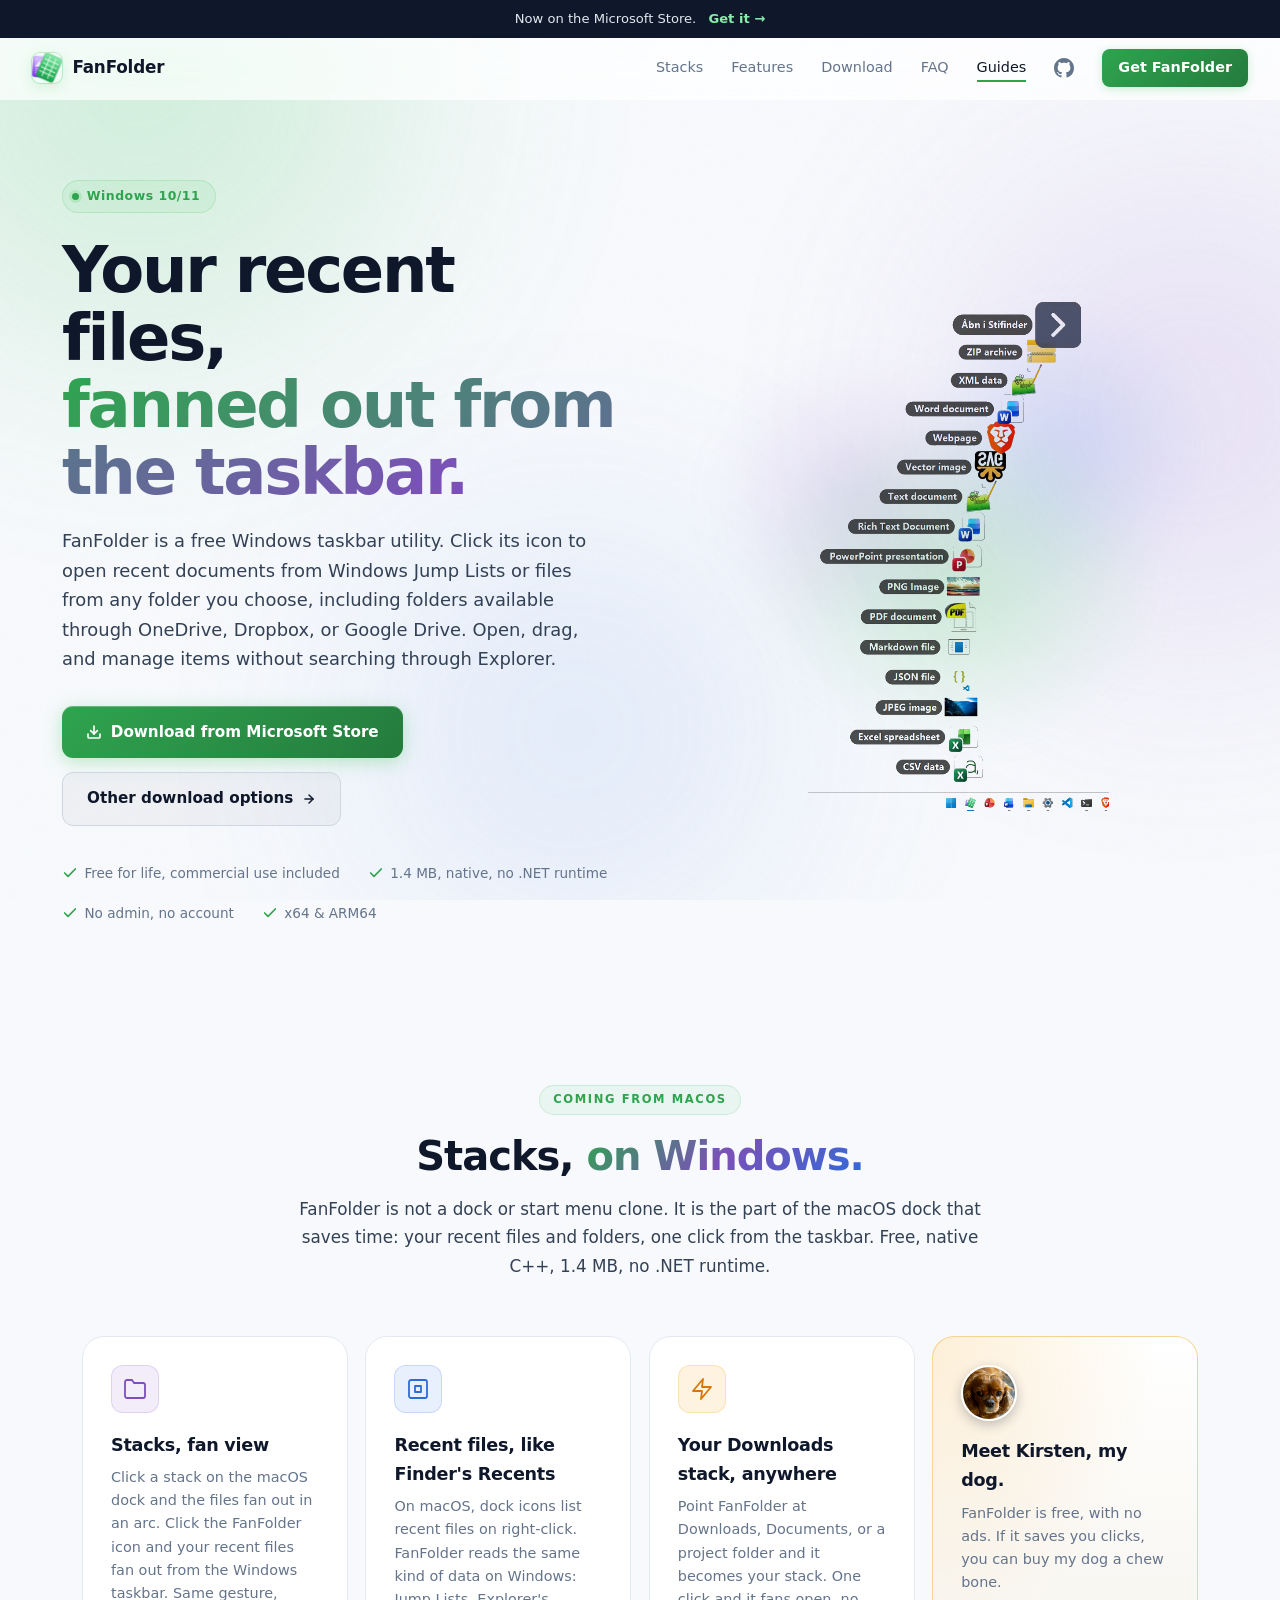
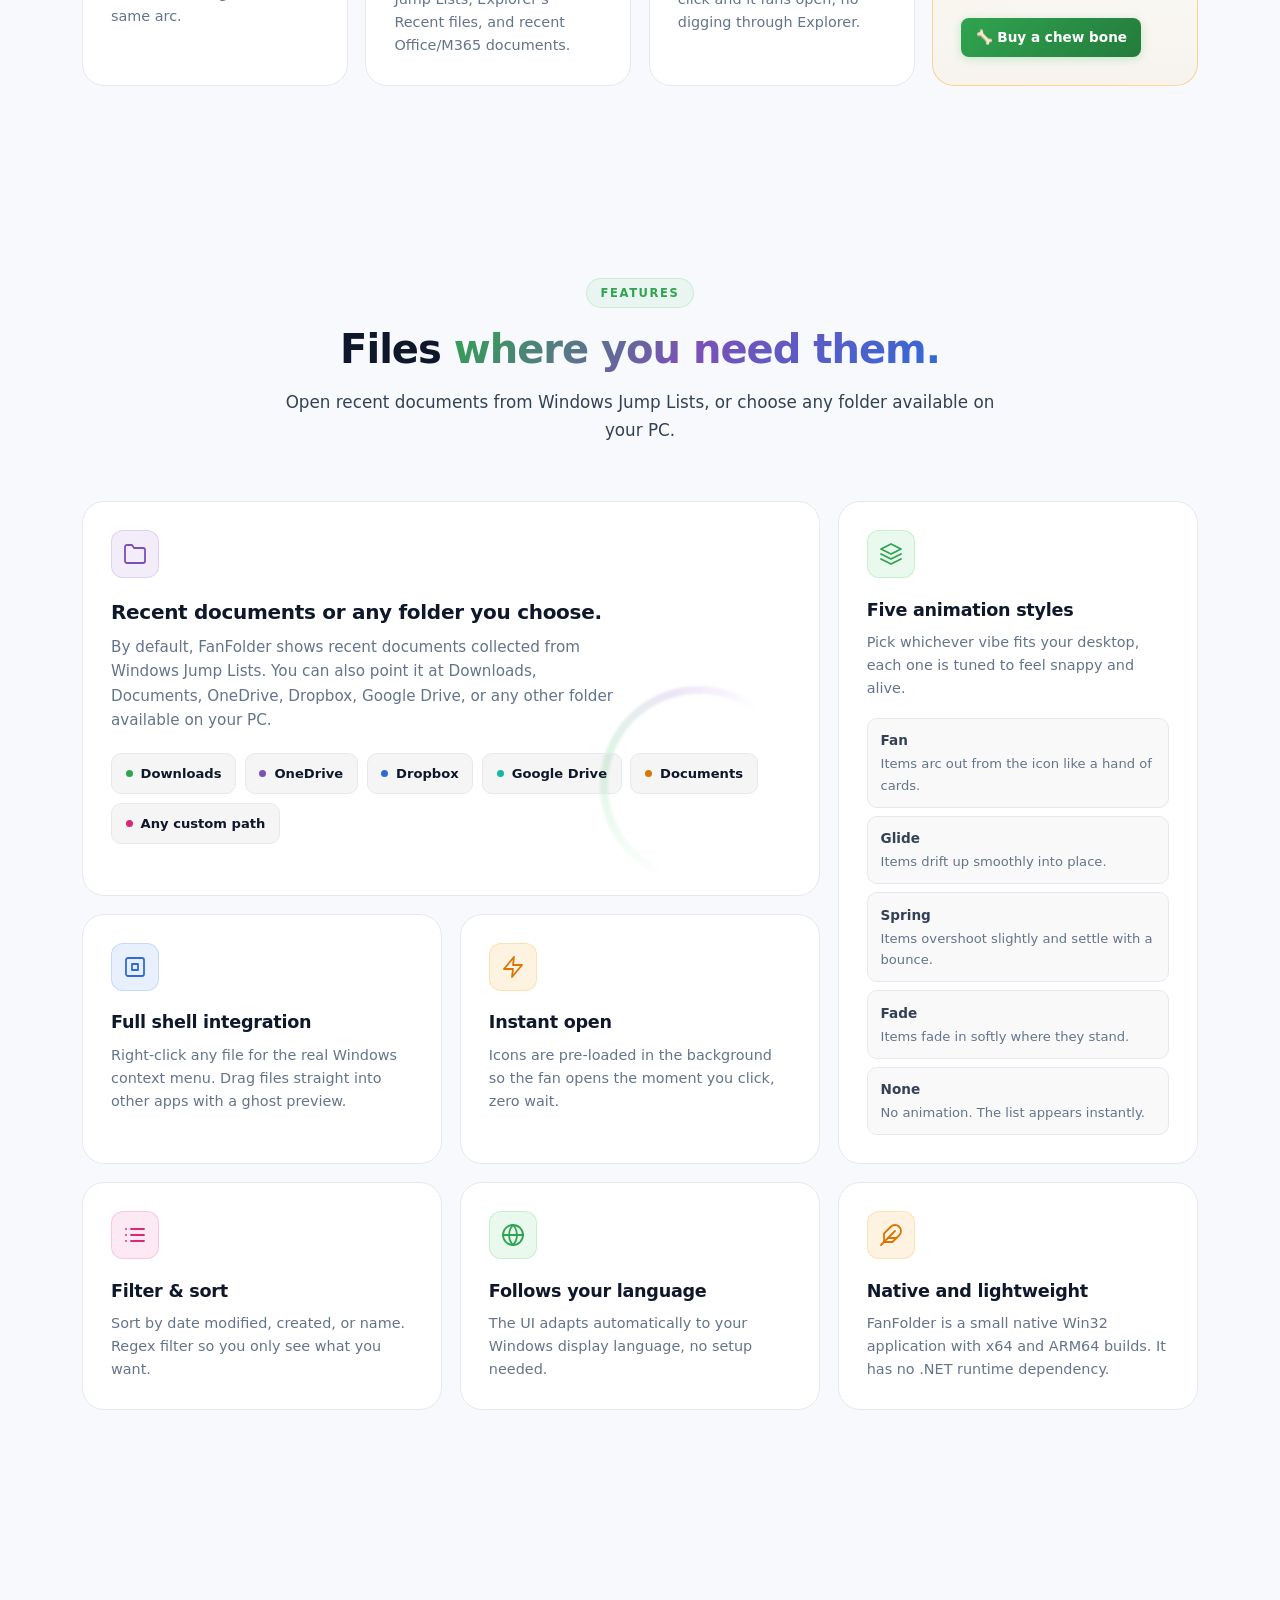
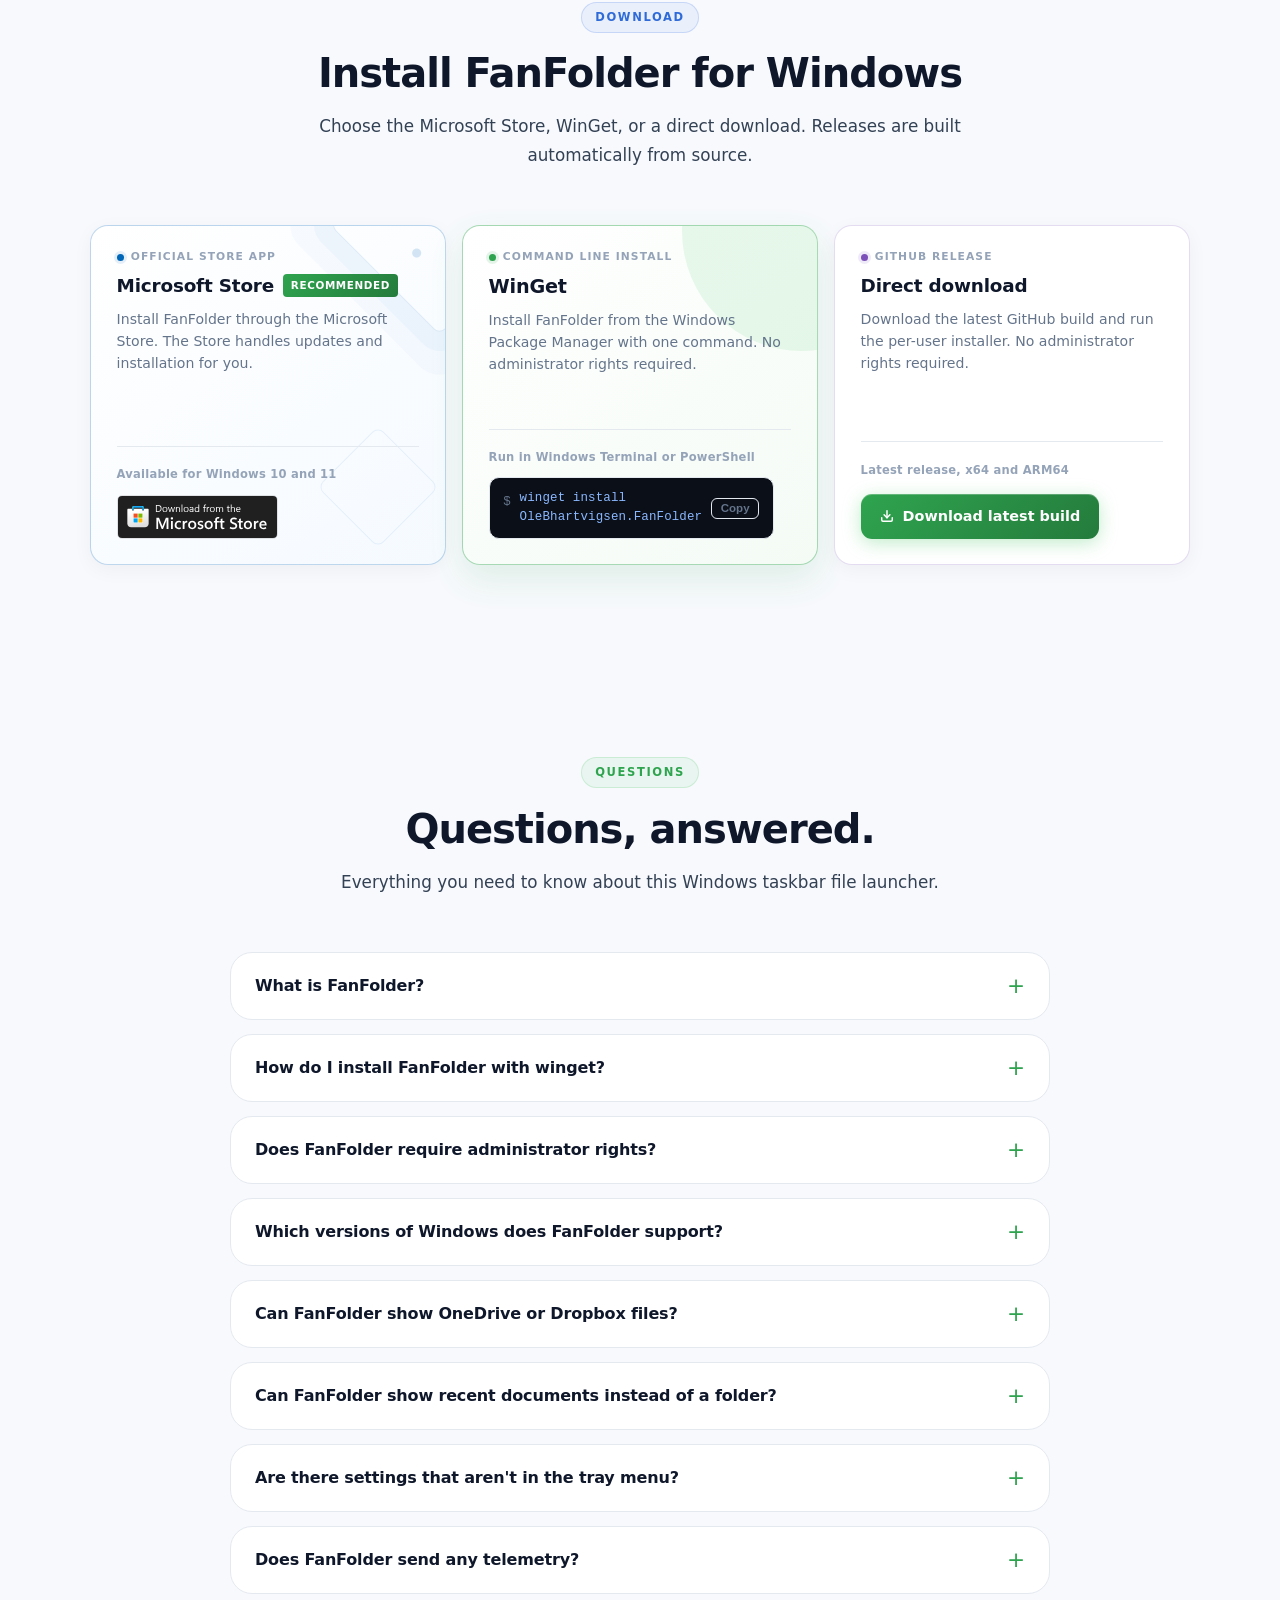
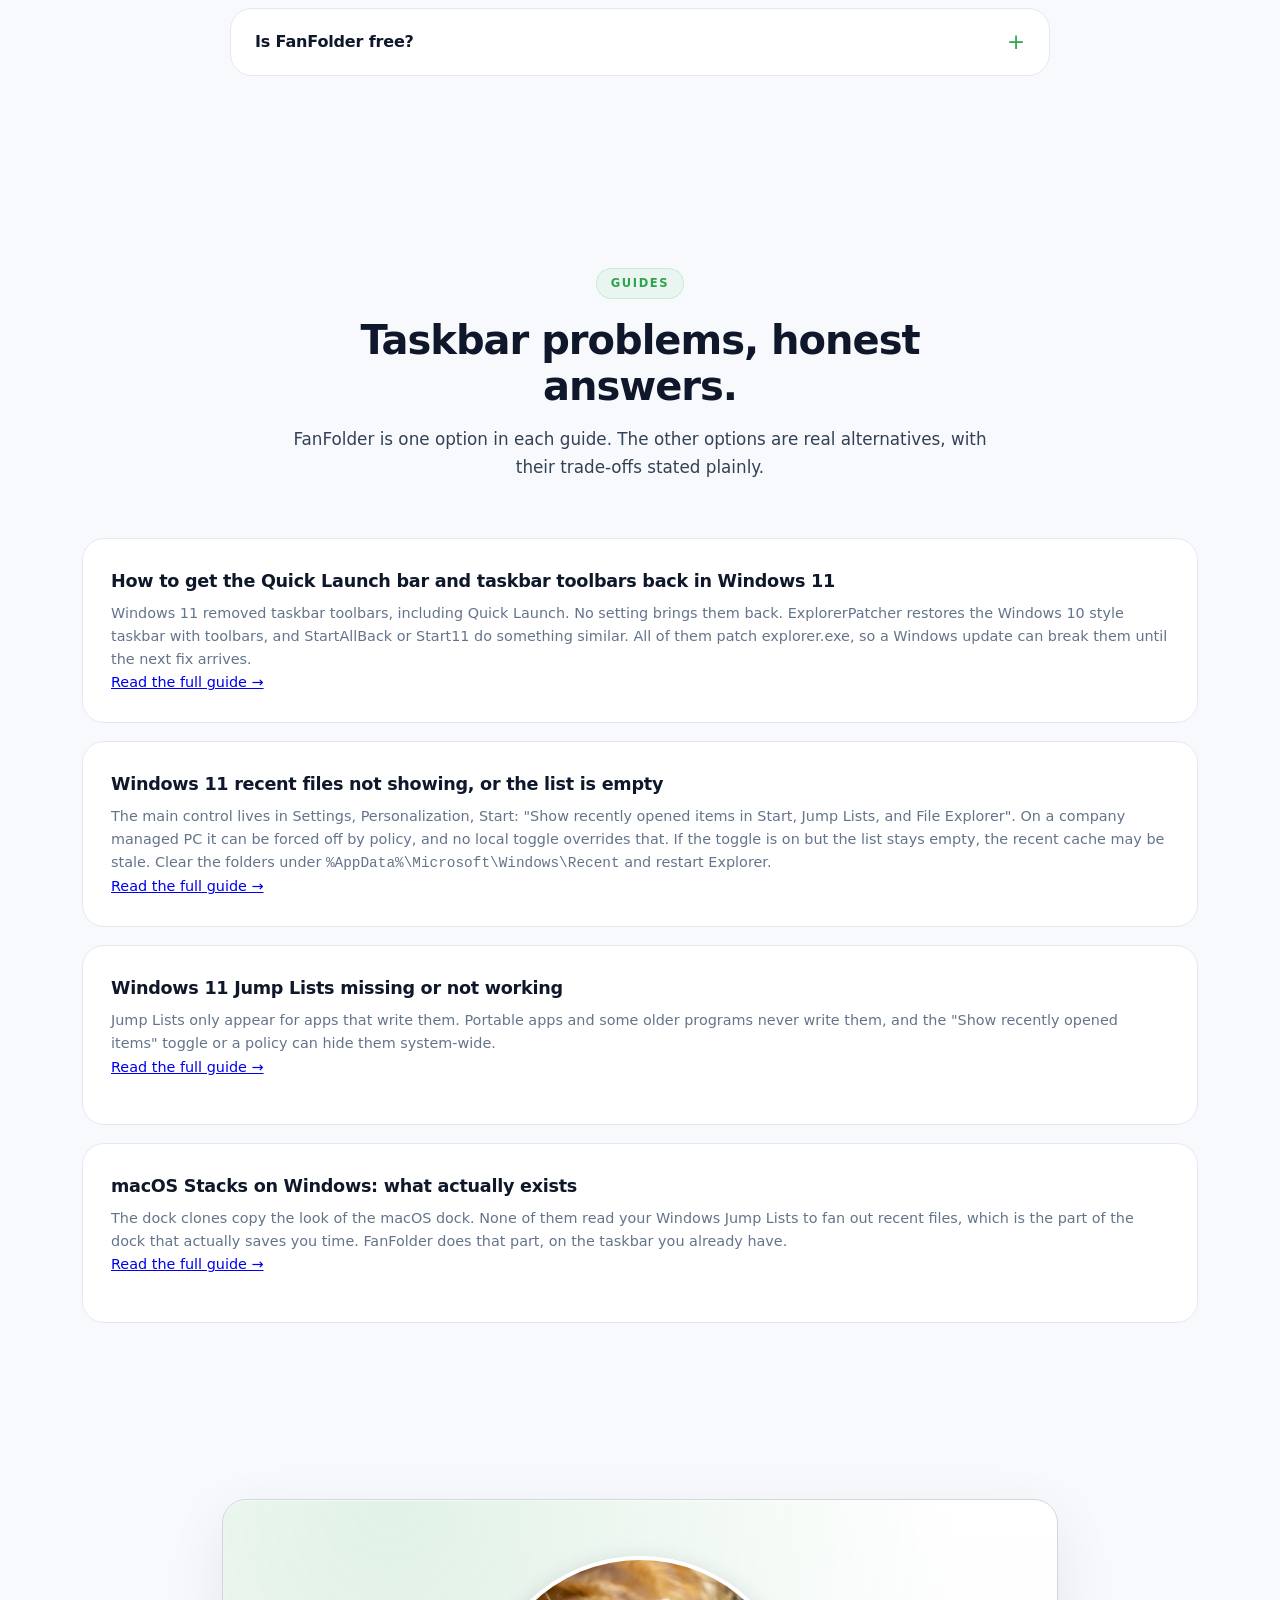
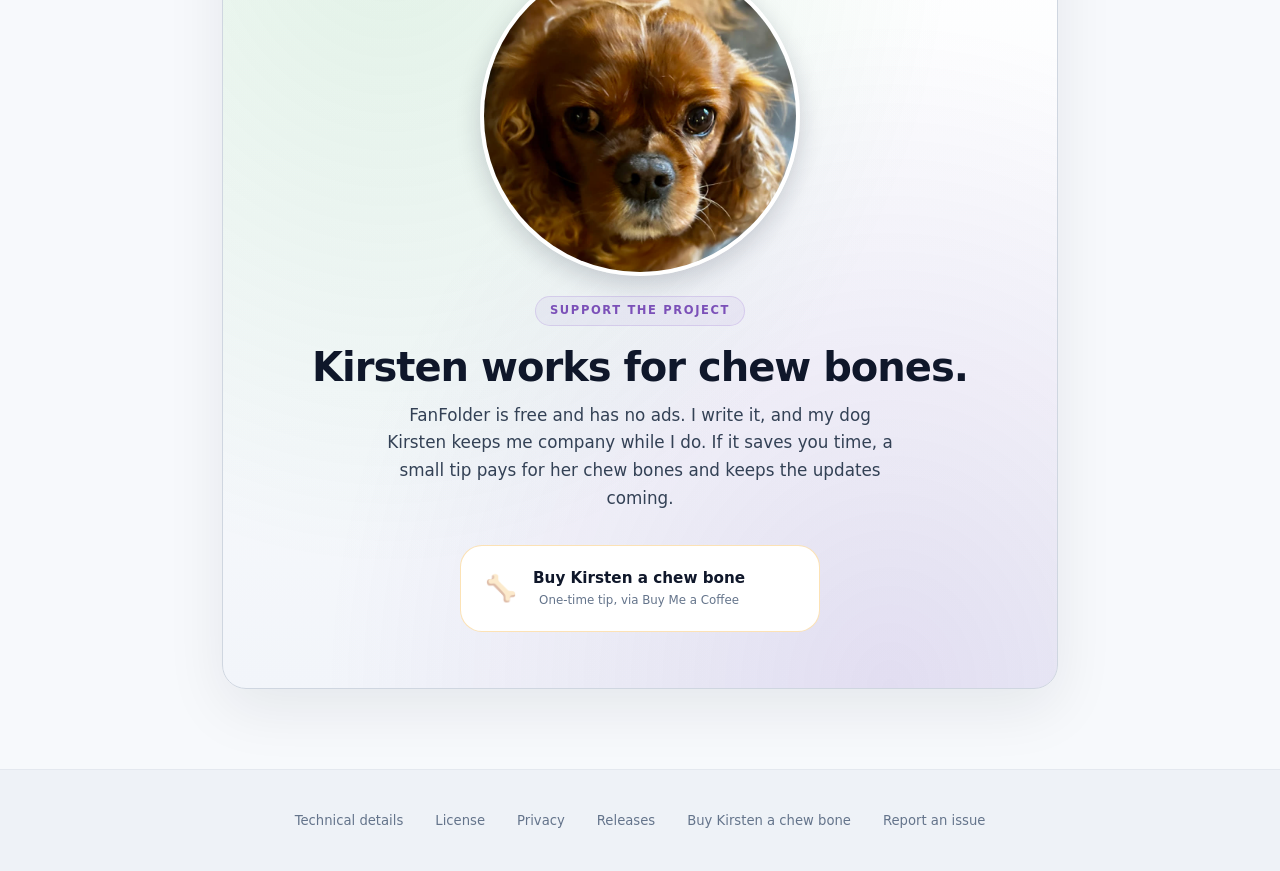
==== commit 3ad2fb5c: "docs: nav order now follows page order (Stacks, Features, Download, FAQ, Guides)" ====
--- a/index.html
+++ b/index.html
@@ -1010,8 +1010,8 @@
   </a>
   <button class="menu-toggle" type="button" aria-expanded="false" aria-controls="site-menu" aria-label="Menu"><svg viewBox="0 0 24 24" fill="none" stroke="currentColor" stroke-width="2" stroke-linecap="round"><line x1="4" y1="7" x2="20" y2="7"/><line x1="4" y1="12" x2="20" y2="12"/><line x1="4" y1="17" x2="20" y2="17"/></svg></button>
   <div class="nav-links" id="site-menu">
+    <a href="#macos">Stacks</a>
     <a href="#features">Features</a>
-    <a href="#macos">From macOS?</a>
     <a href="#download">Download</a>
     <a href="#faq">FAQ</a>
     <a href="#guides">Guides</a>
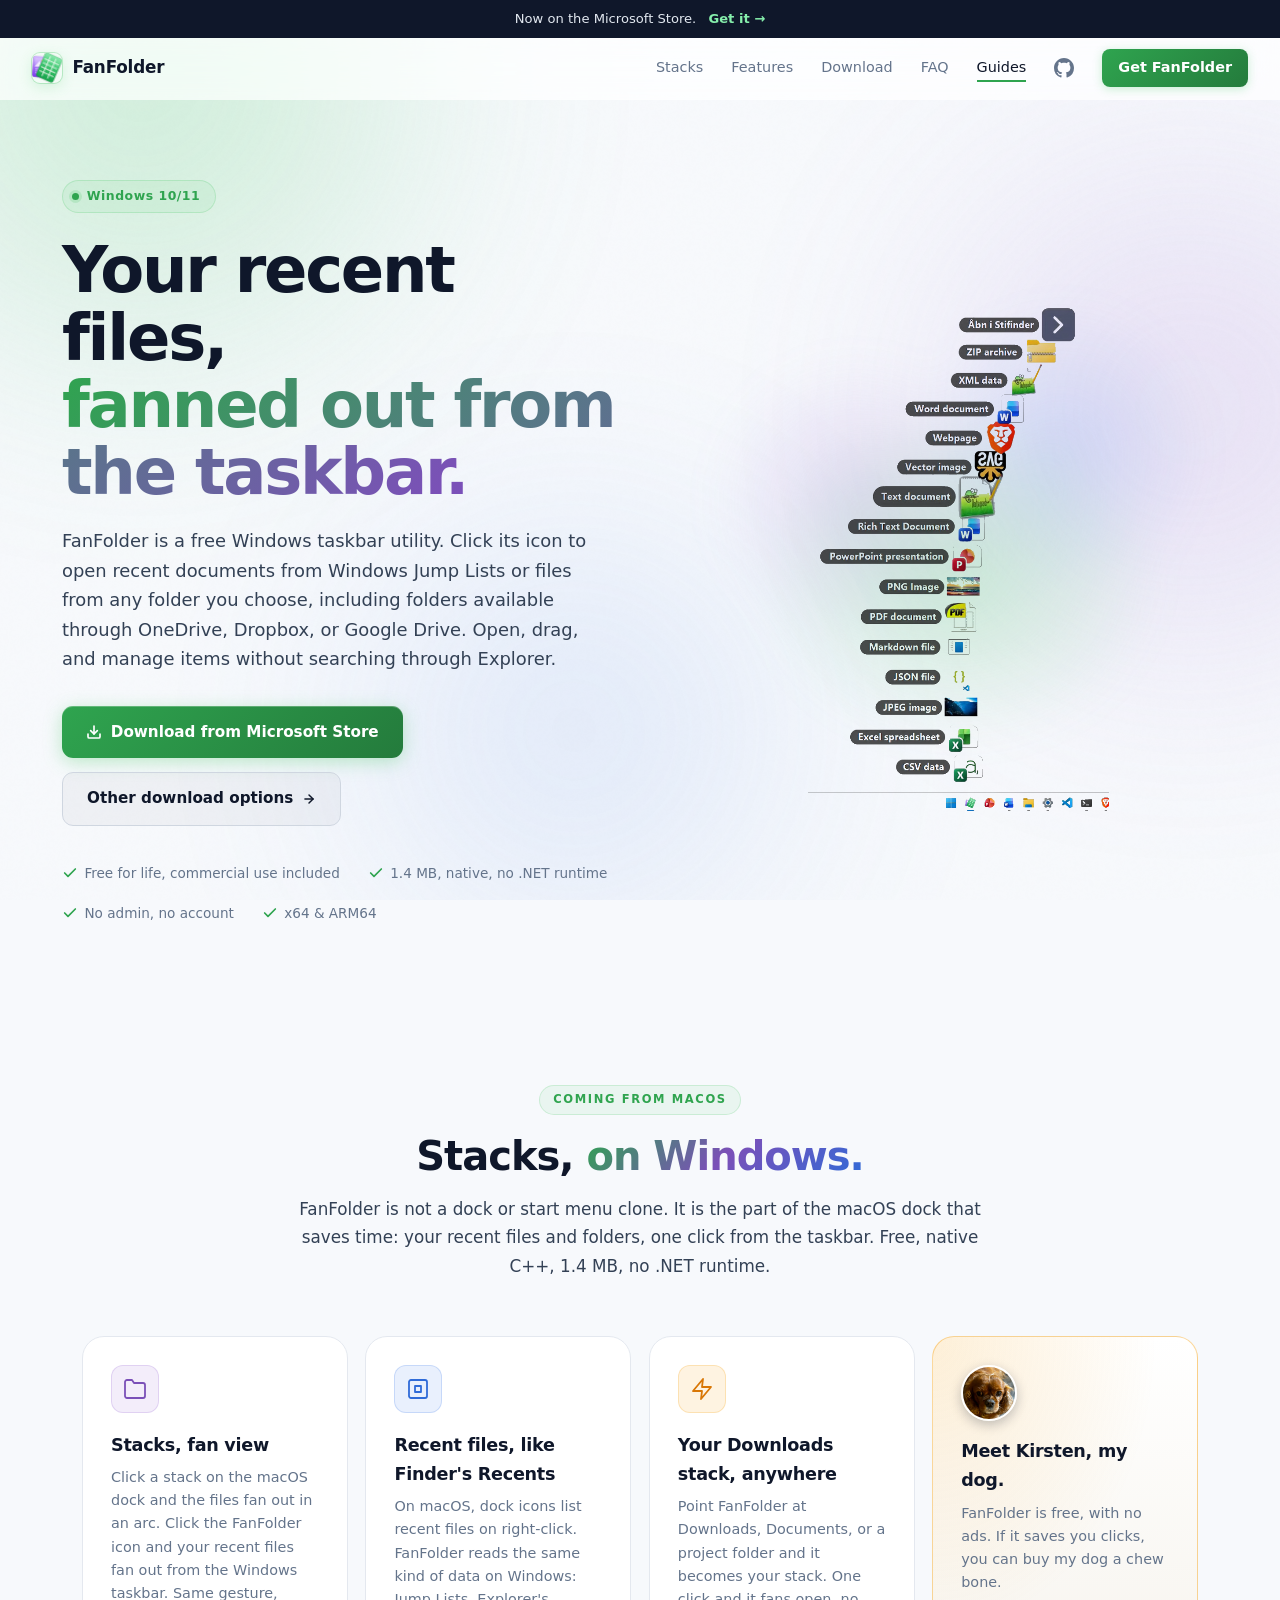
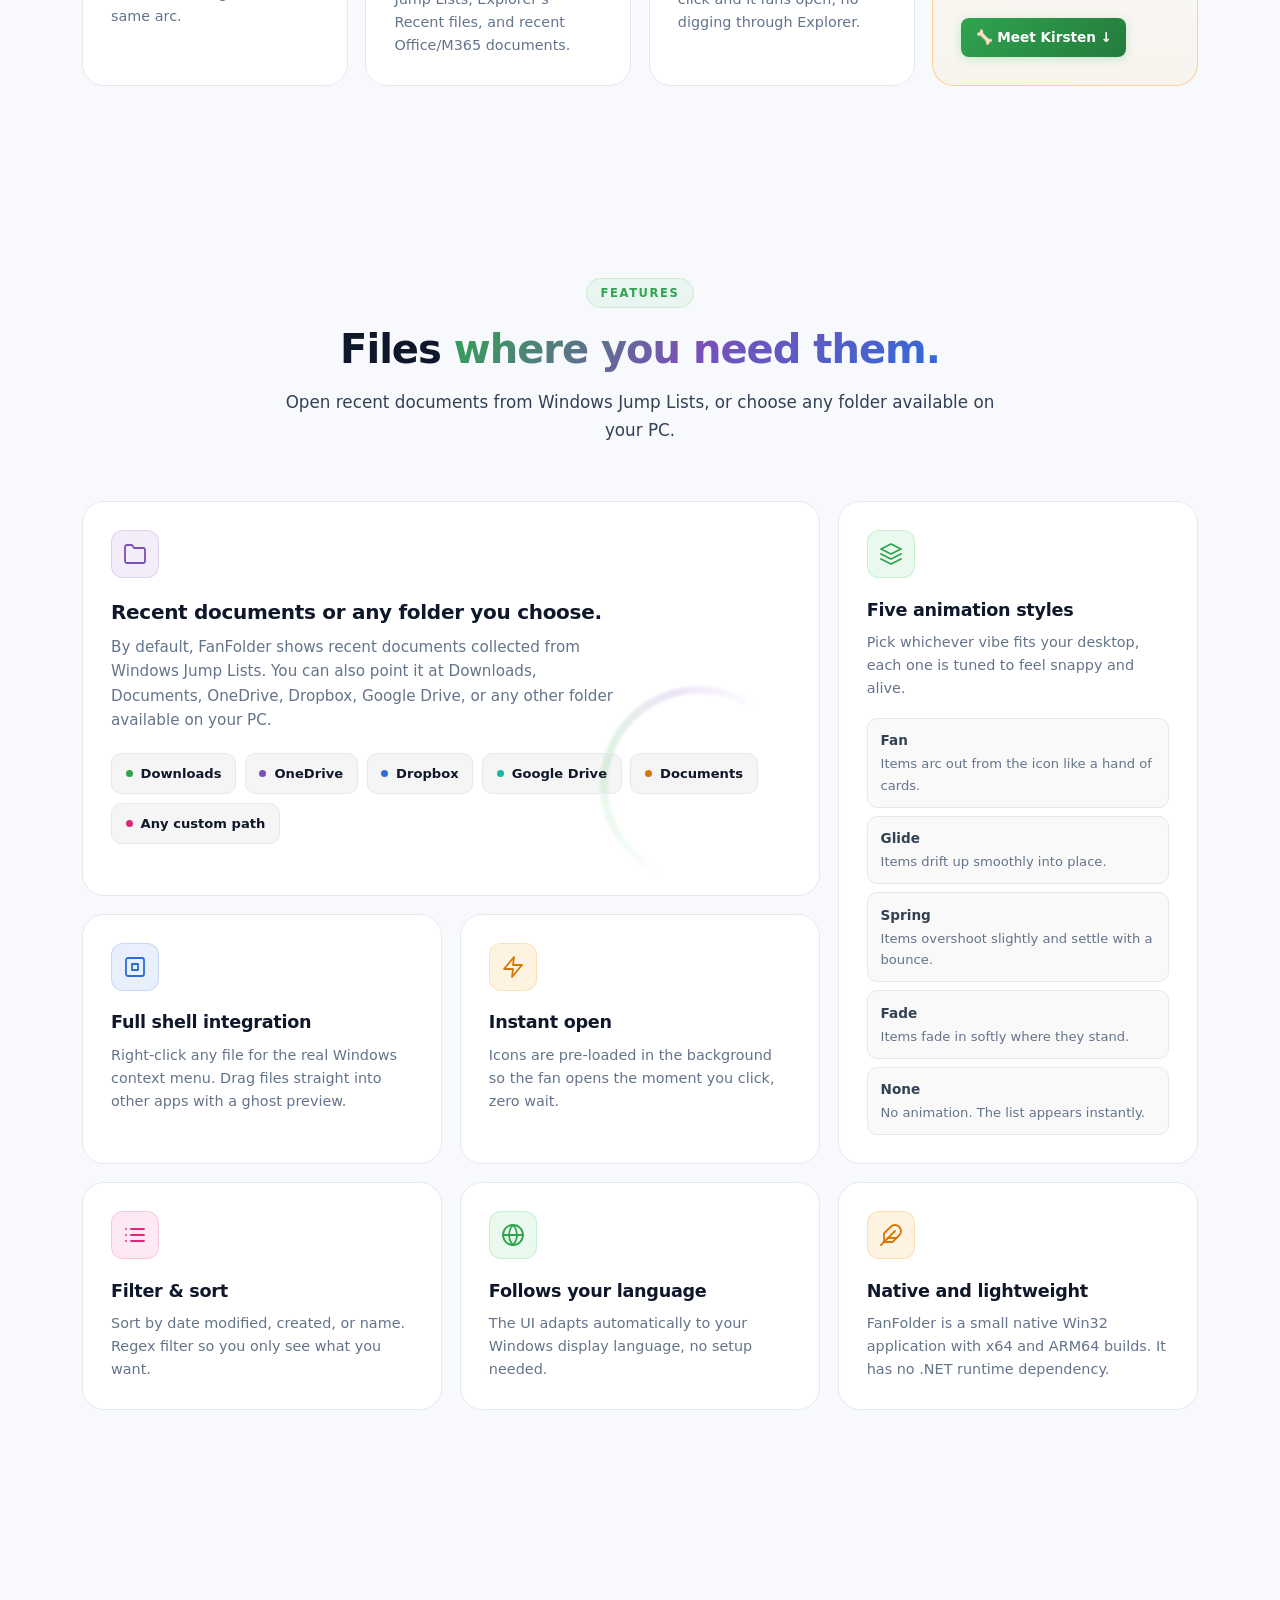
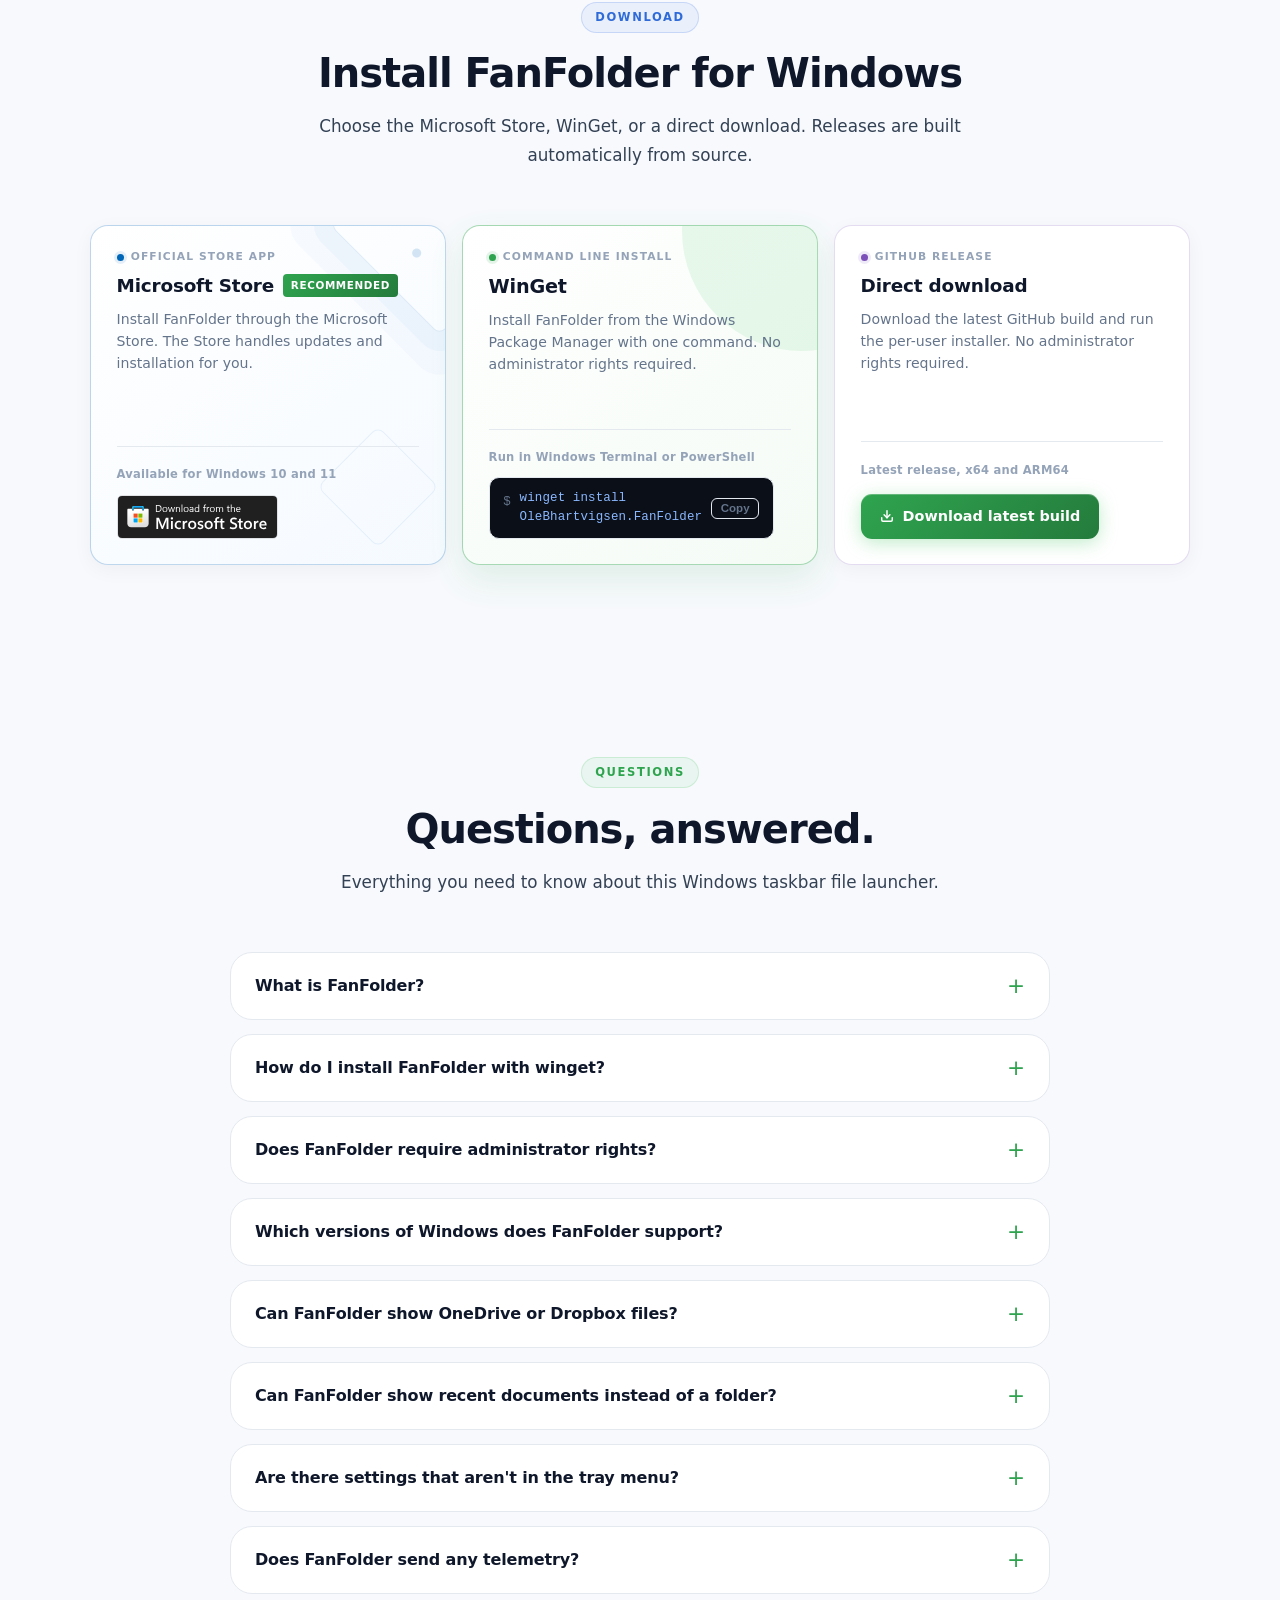
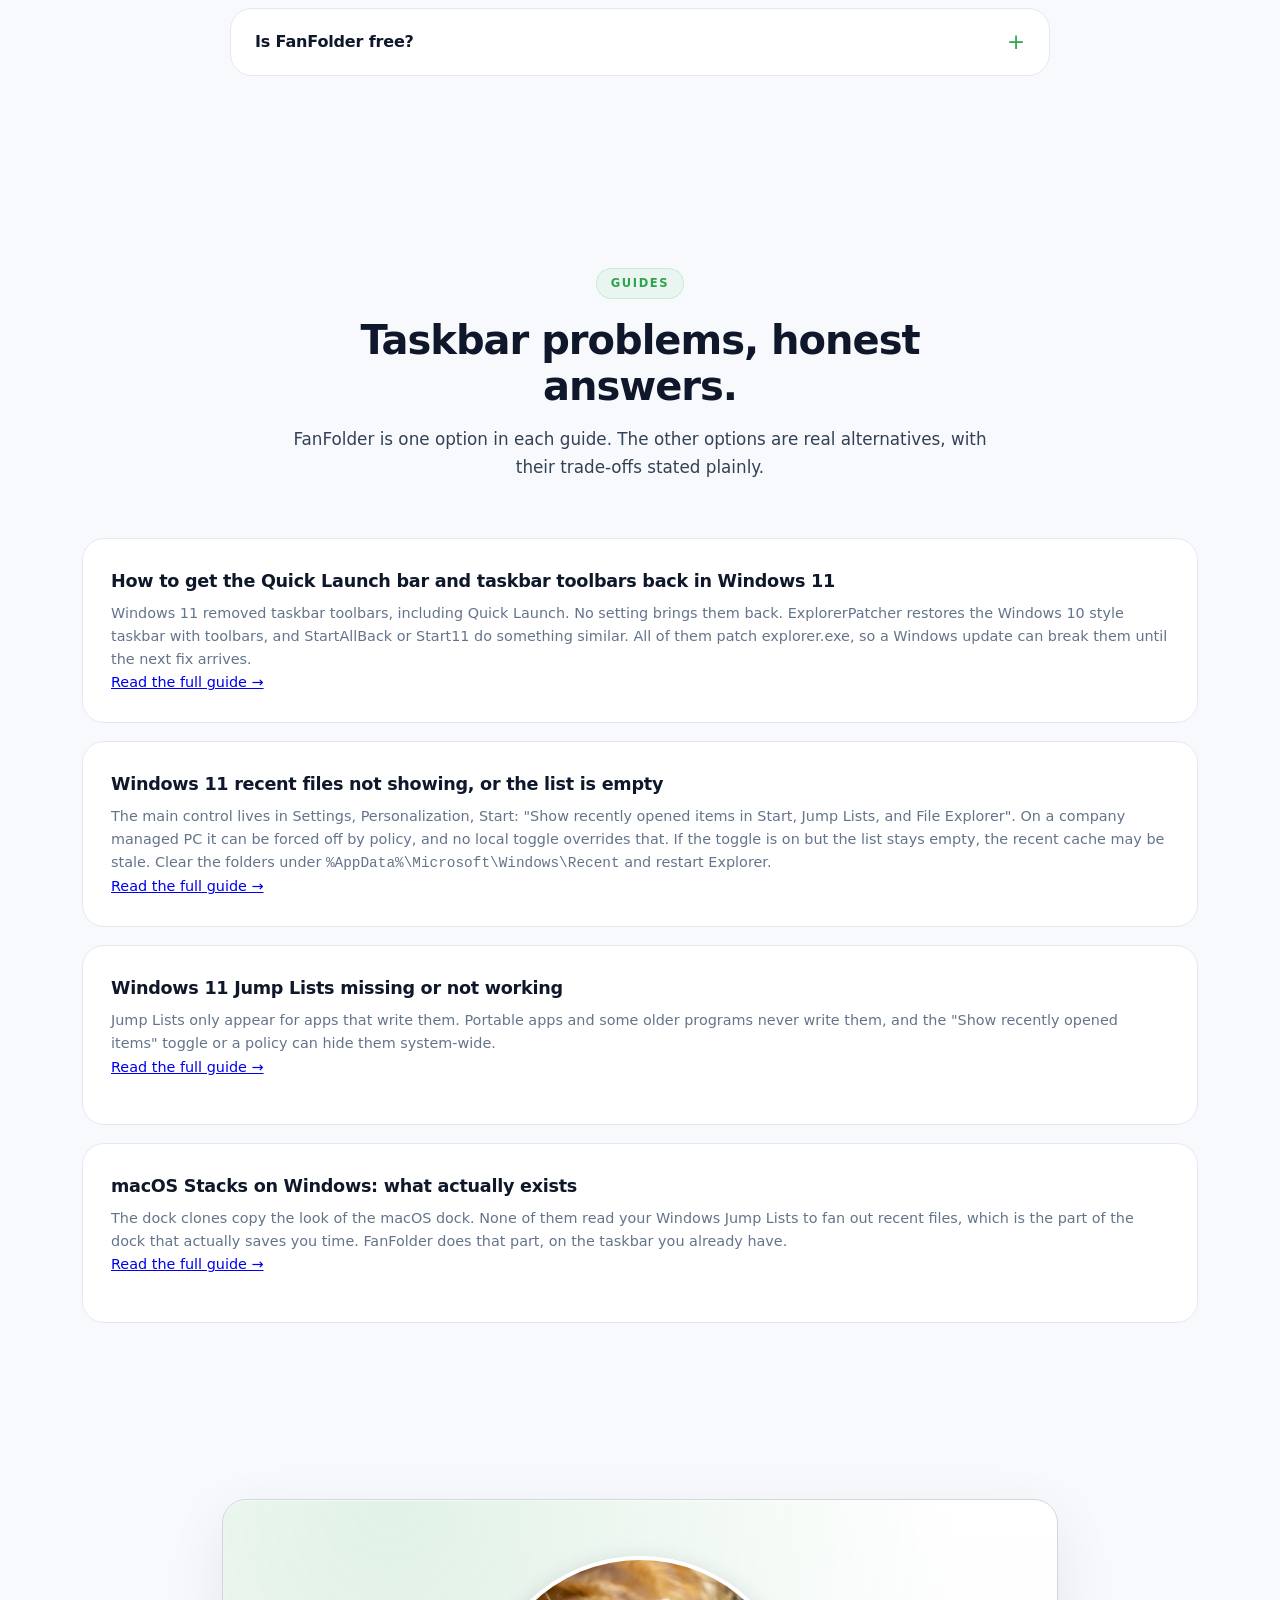
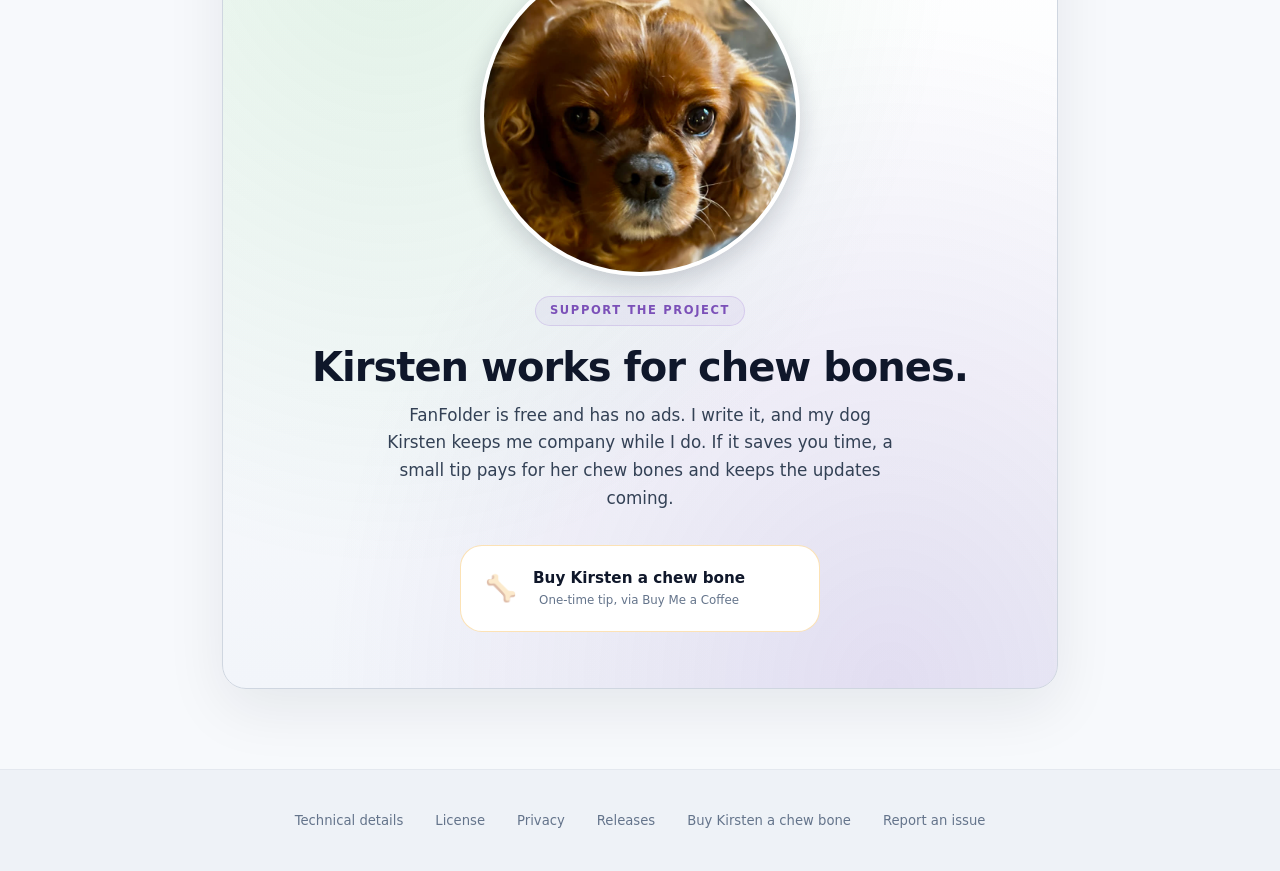
==== commit 279f5349: "docs(homepage): Kirsten card scrolls to the support section" ====
--- a/index.html
+++ b/index.html
@@ -1122,11 +1122,11 @@
       <p>Point FanFolder at Downloads, Documents, or a project folder and it becomes your stack. One click and it fans open, no digging through Explorer.</p>
     </div>
     <!-- Support Kirsten -->
-    <a class="bento-card med reveal kirsten-card" id="tip" href="https://buymeacoffee.com/fanfolder" target="_blank" rel="noopener" aria-label="Buy Kirsten a chew bone">
+    <a class="bento-card med reveal kirsten-card" id="tip" href="#support" aria-label="Meet Kirsten, my dog">
       <img src="kirsten.jpg" width="800" height="800" loading="lazy" alt="Kirsten, a ruby Cavalier King Charles Spaniel, looking up at the camera" />
       <h3>Meet Kirsten, my dog.</h3>
       <p>FanFolder is free, with no ads. If it saves you clicks, you can buy my dog a chew bone.</p>
-      <span class="kc-btn">&#129460; Buy a chew bone</span>
+      <span class="kc-btn">&#129460; Meet Kirsten &darr;</span>
     </a>
   </div>
 </section>
@@ -1391,7 +1391,7 @@
     <a href="https://github.com/olebhartvigsen/FanFolder/blob/main/LICENSE.md">License</a>
     <a href="https://github.com/olebhartvigsen/FanFolder/blob/main/PRIVACY.md">Privacy</a>
     <a href="https://github.com/olebhartvigsen/FanFolder/releases">Releases</a>
-    <a href="#tip">Buy Kirsten a chew bone</a>
+    <a href="#support">Buy Kirsten a chew bone</a>
     <a href="https://github.com/olebhartvigsen/FanFolder/issues">Report an issue</a>
   </div>
 </footer>
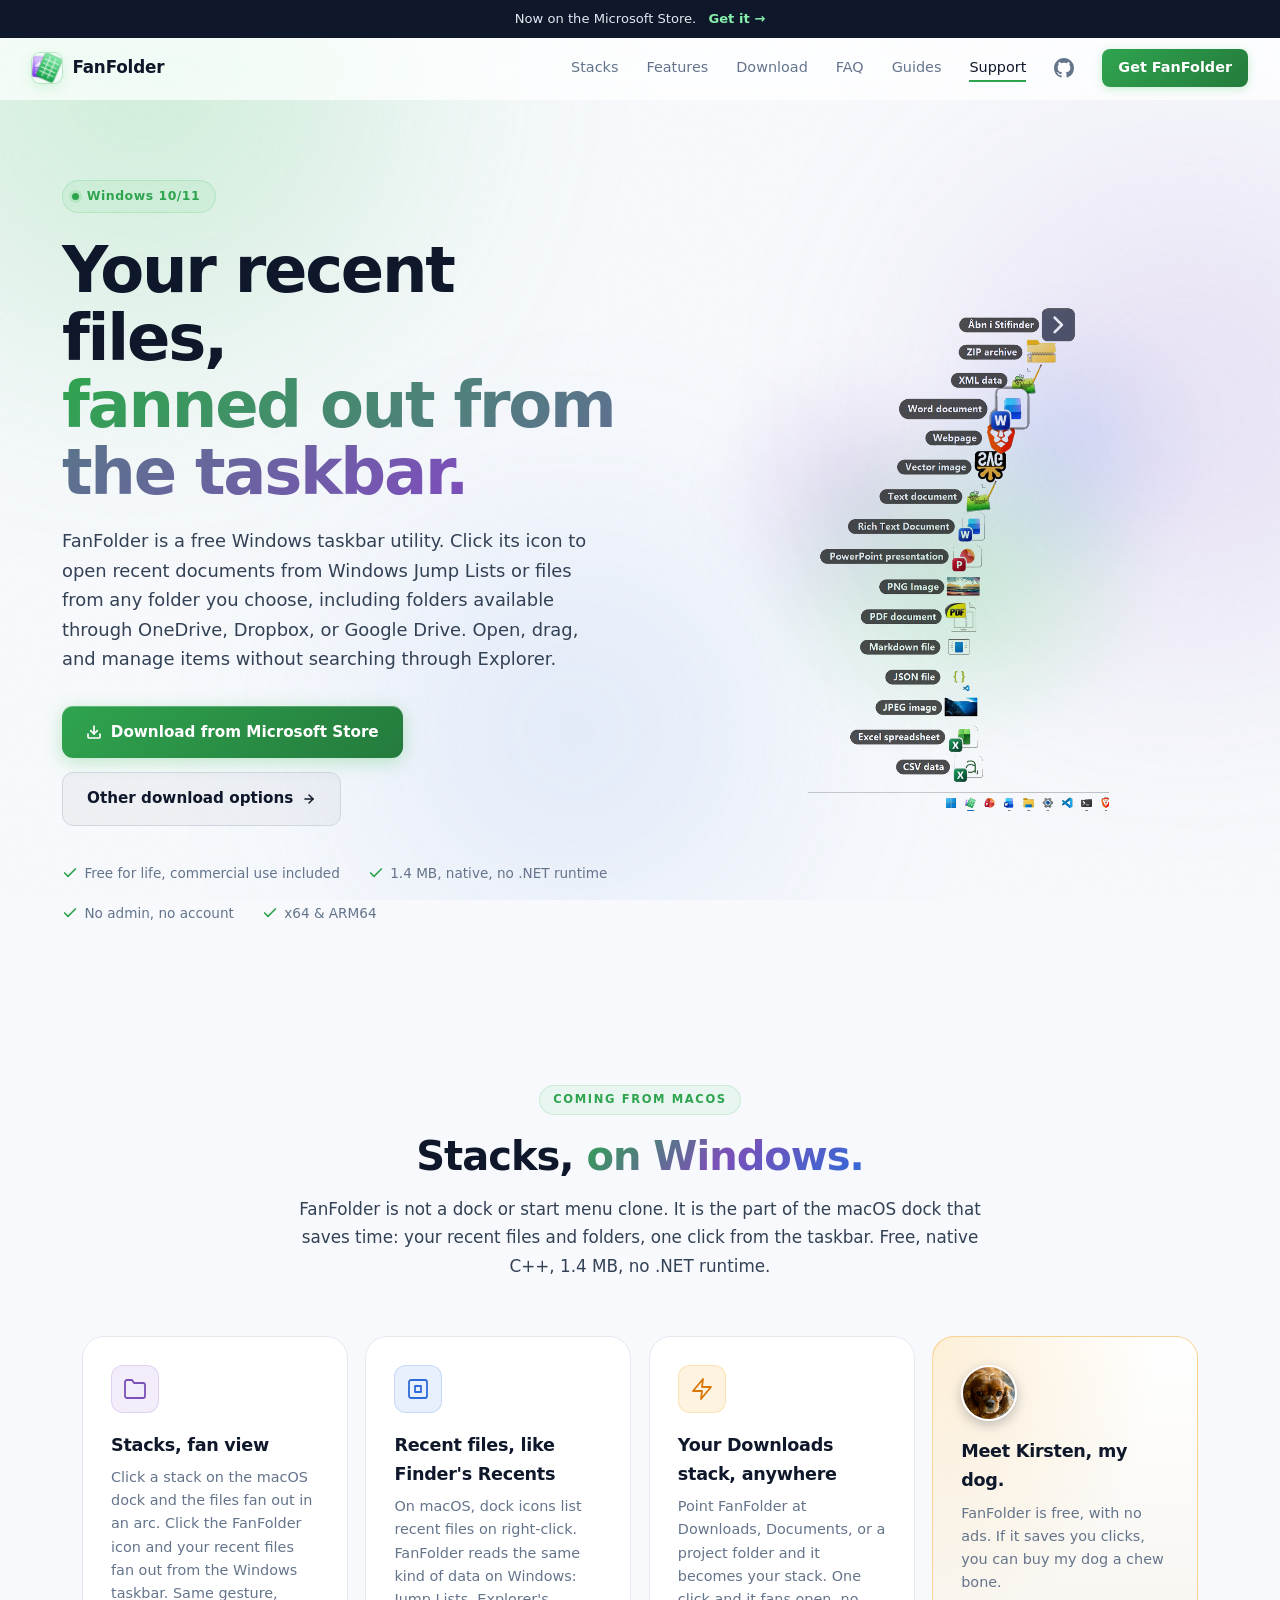
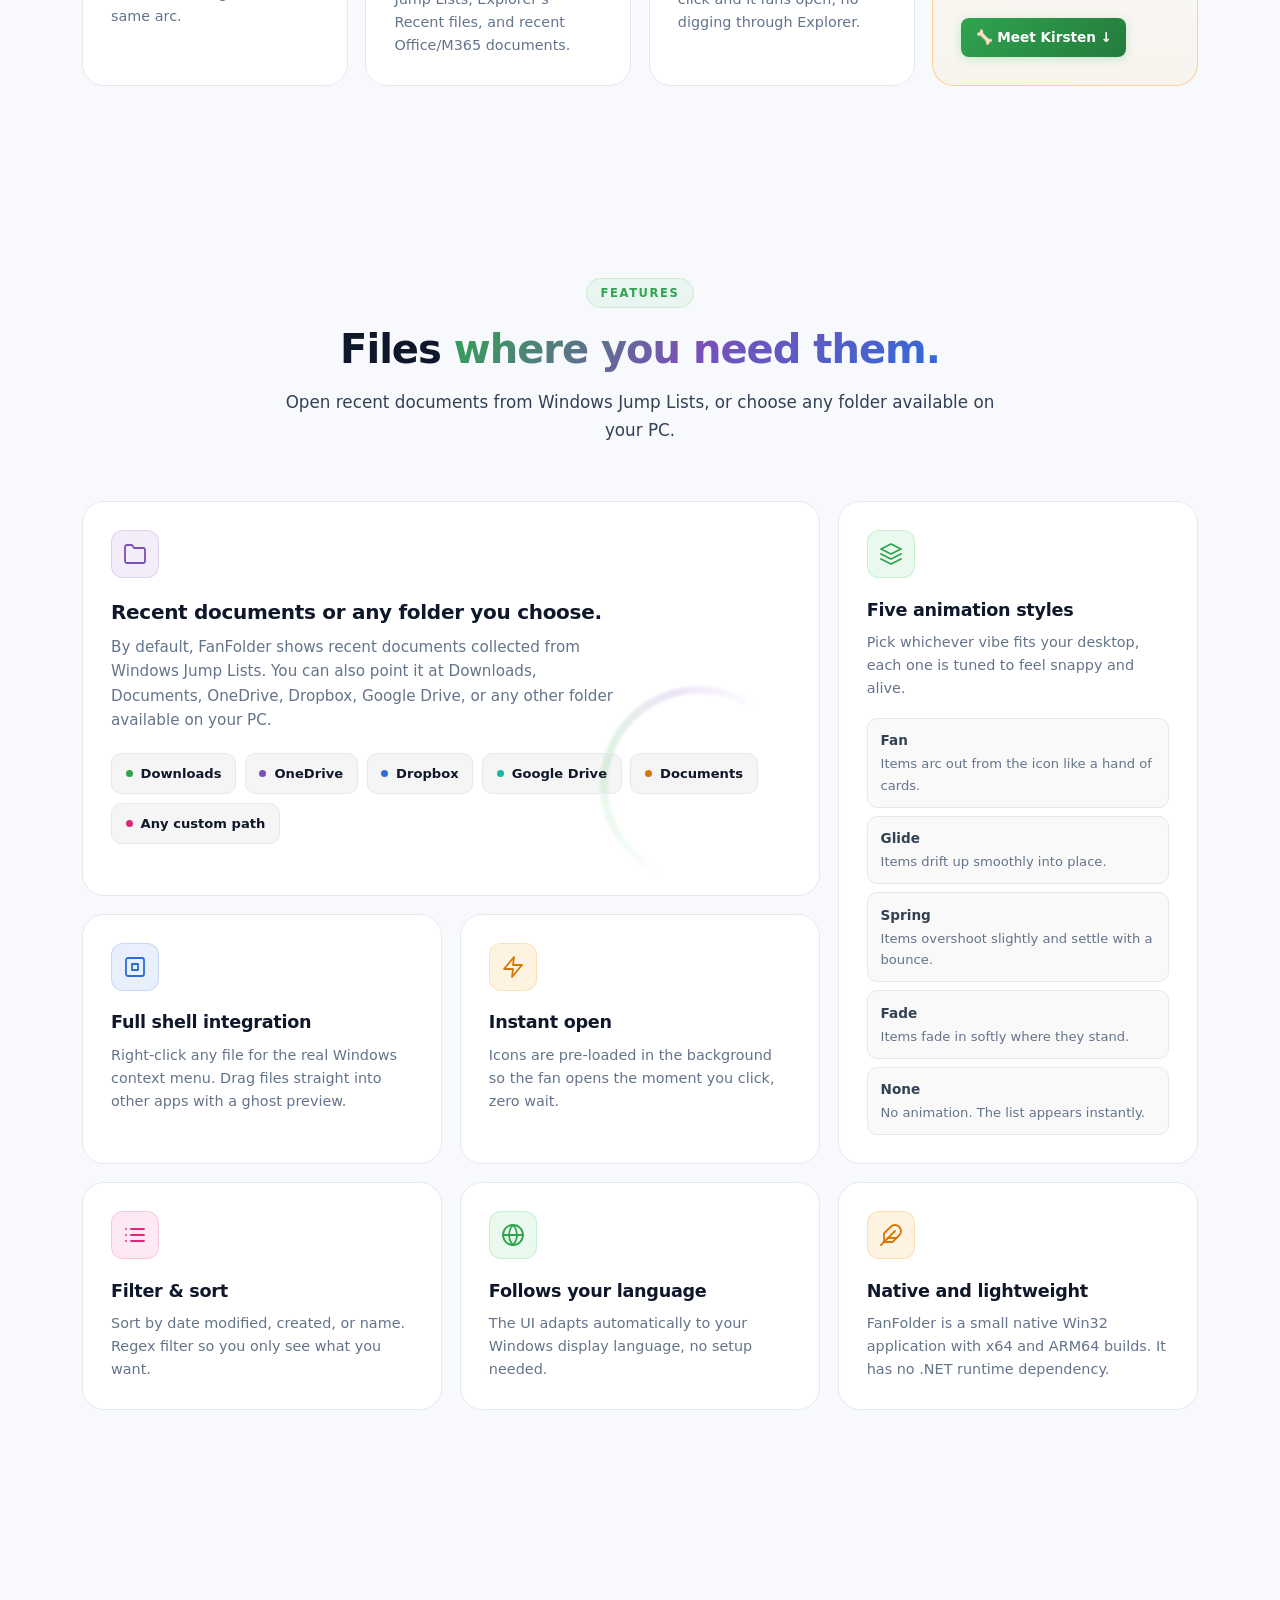
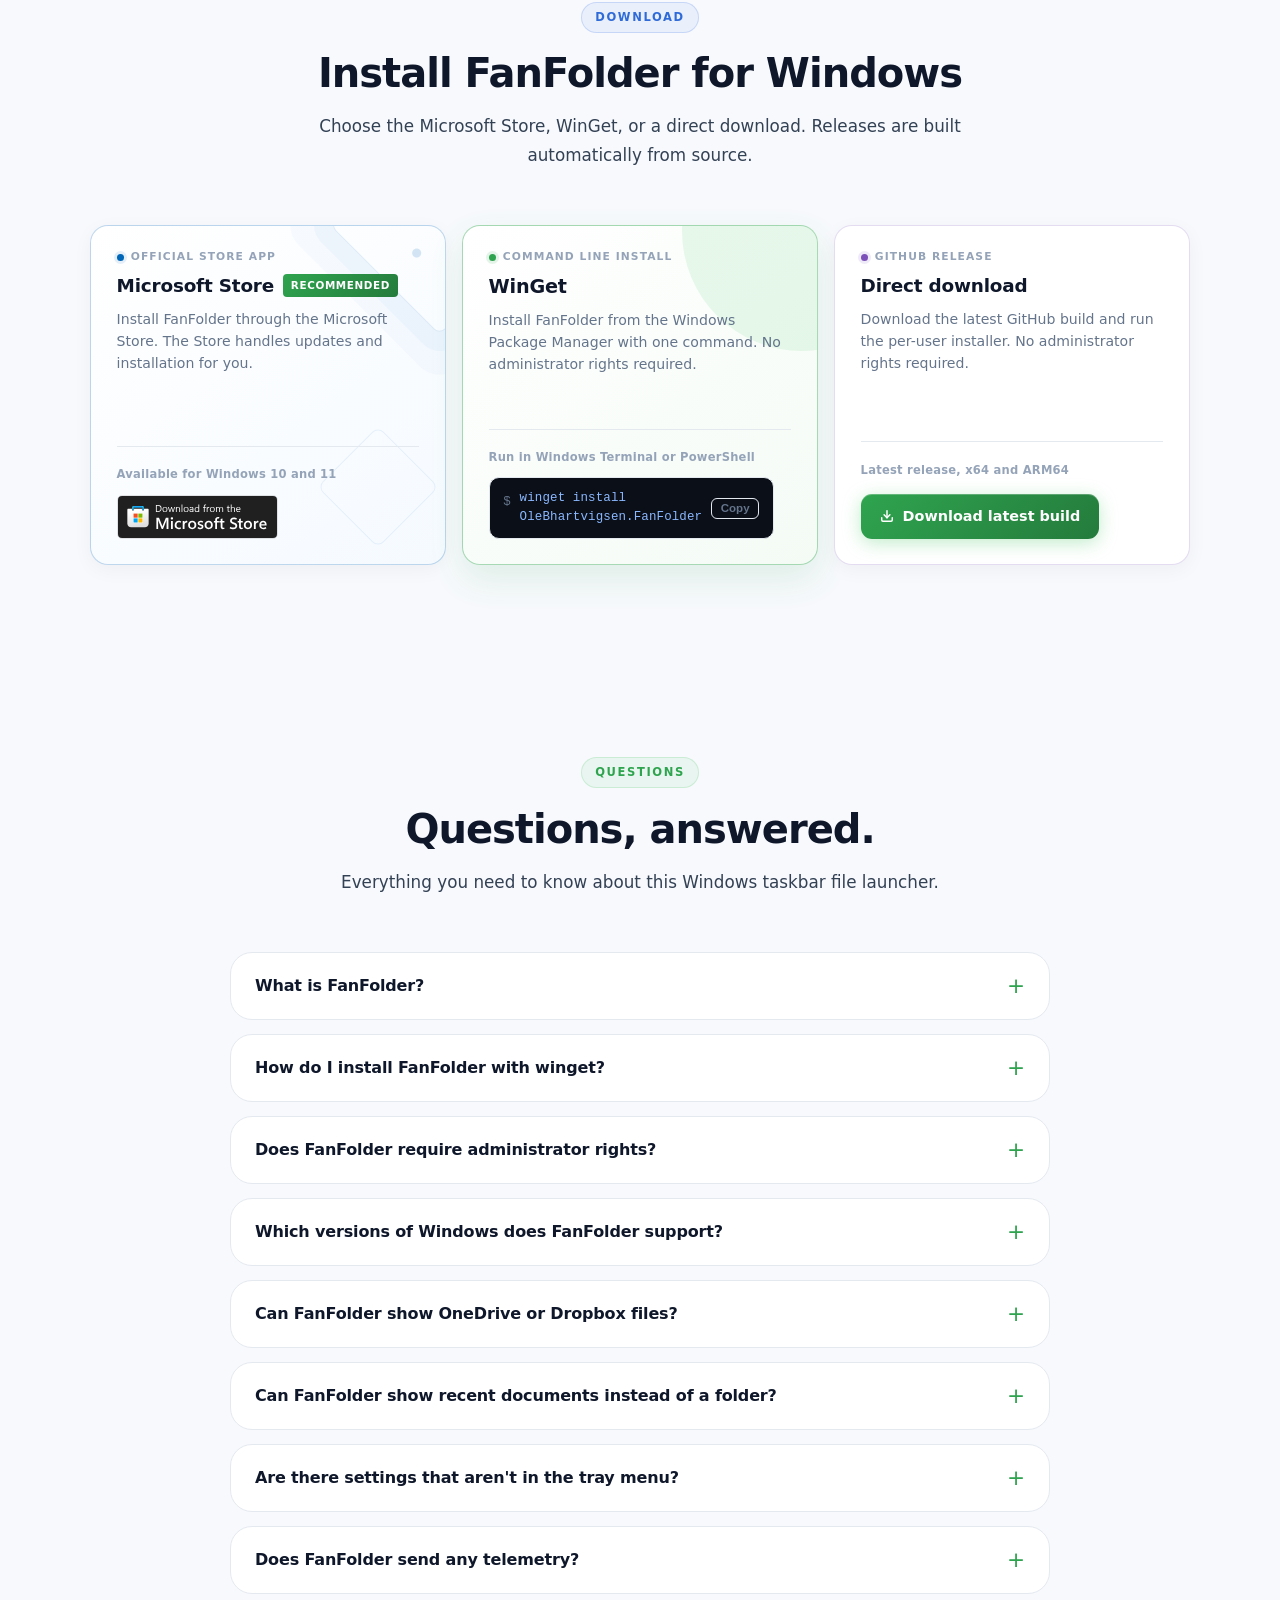
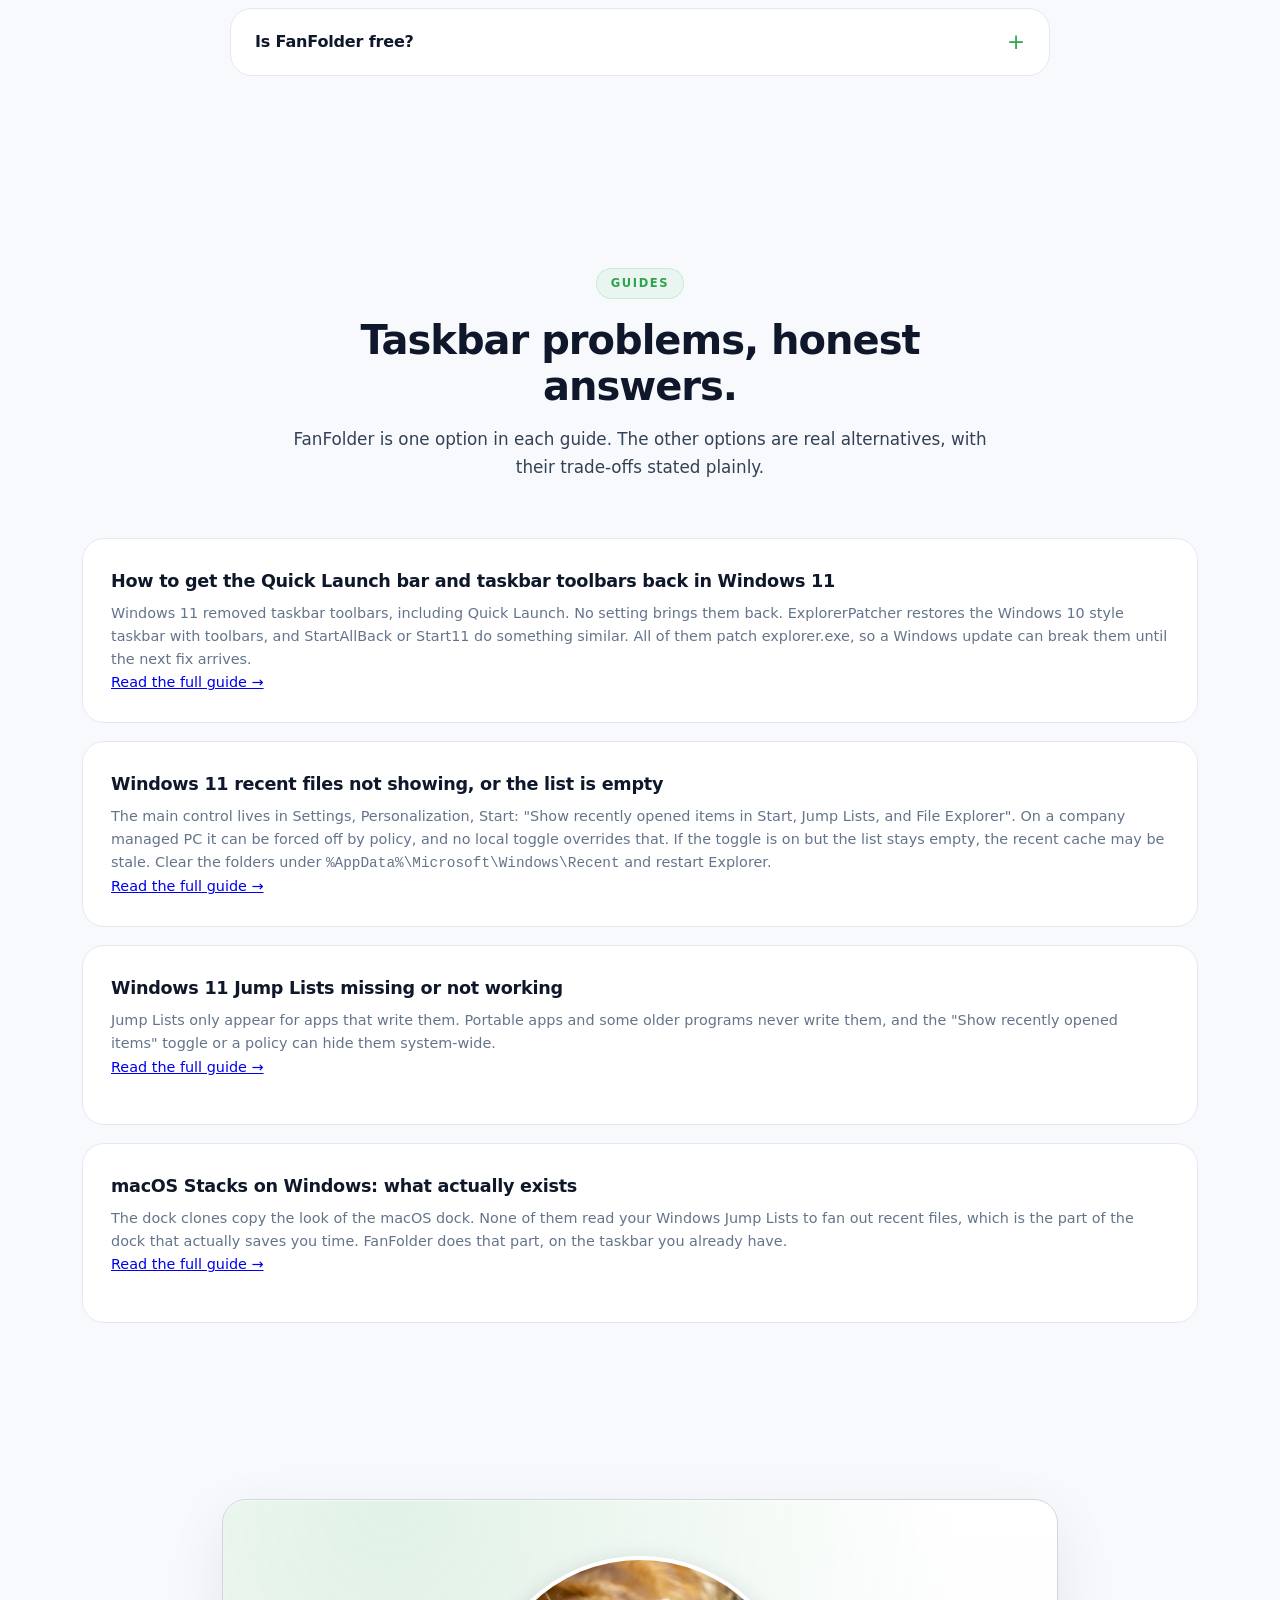
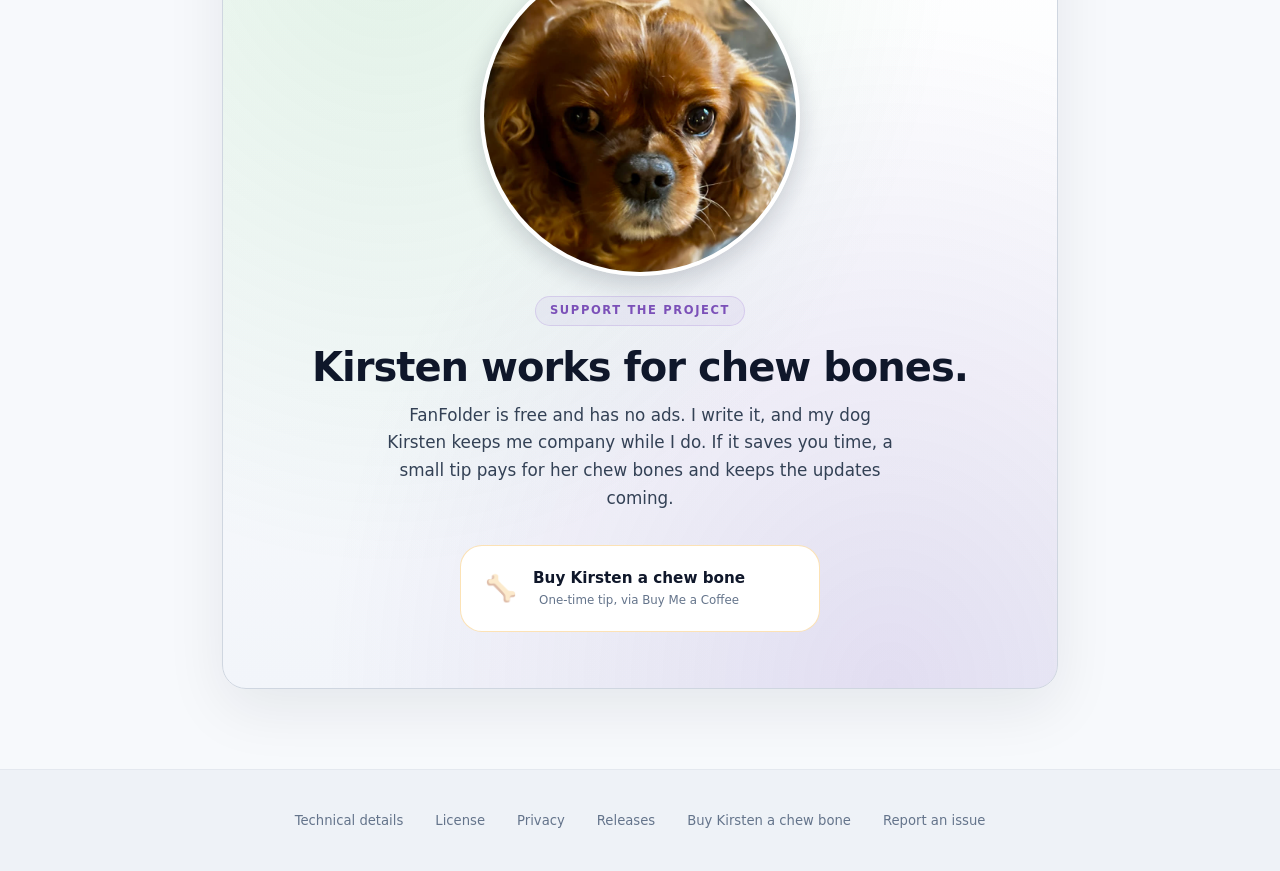
==== commit c488c839: "docs: add Support to the nav menu" ====
--- a/index.html
+++ b/index.html
@@ -1015,6 +1015,7 @@
     <a href="#download">Download</a>
     <a href="#faq">FAQ</a>
     <a href="#guides">Guides</a>
+    <a href="#support">Support</a>
     <a class="nav-github" href="https://github.com/olebhartvigsen/FanFolder/releases" target="_blank" rel="noopener" aria-label="FanFolder releases on GitHub" title="Releases on GitHub"><svg viewBox="0 0 16 16" fill="currentColor" aria-hidden="true" focusable="false"><path d="M8 0c4.42 0 8 3.58 8 8a8.013 8.013 0 0 1-5.45 7.59c-.4.08-.55-.17-.55-.38 0-.27.01-1.13.01-2.2 0-.75-.25-1.23-.54-1.48 1.78-.2 3.65-.88 3.65-3.95 0-.88-.31-1.59-.82-2.15.08-.2.36-1.02-.08-2.12 0 0-.67-.22-2.2.82-.64-.18-1.32-.27-2-.27-.68 0-1.36.09-2 .27-1.53-1.03-2.2-.82-2.2-.82-.44 1.1-.16 1.92-.08 2.12-.51.56-.82 1.28-.82 2.15 0 3.06 1.86 3.75 3.64 3.95-.23.2-.44.55-.51 1.07-.46.21-1.61.55-2.33-.66-.15-.24-.6-.83-1.23-.82-.67.01-.27.38.01.53.34.19.73.9.82 1.13.16.45.68 1.31 2.69.94 0 .67.01 1.3.01 1.49 0 .21-.15.45-.55.38A7.995 7.995 0 0 1 0 8c0-4.42 3.58-8 8-8Z"/></svg></a>
     <a class="nav-cta" href="#download">Get FanFolder</a>
   </div>
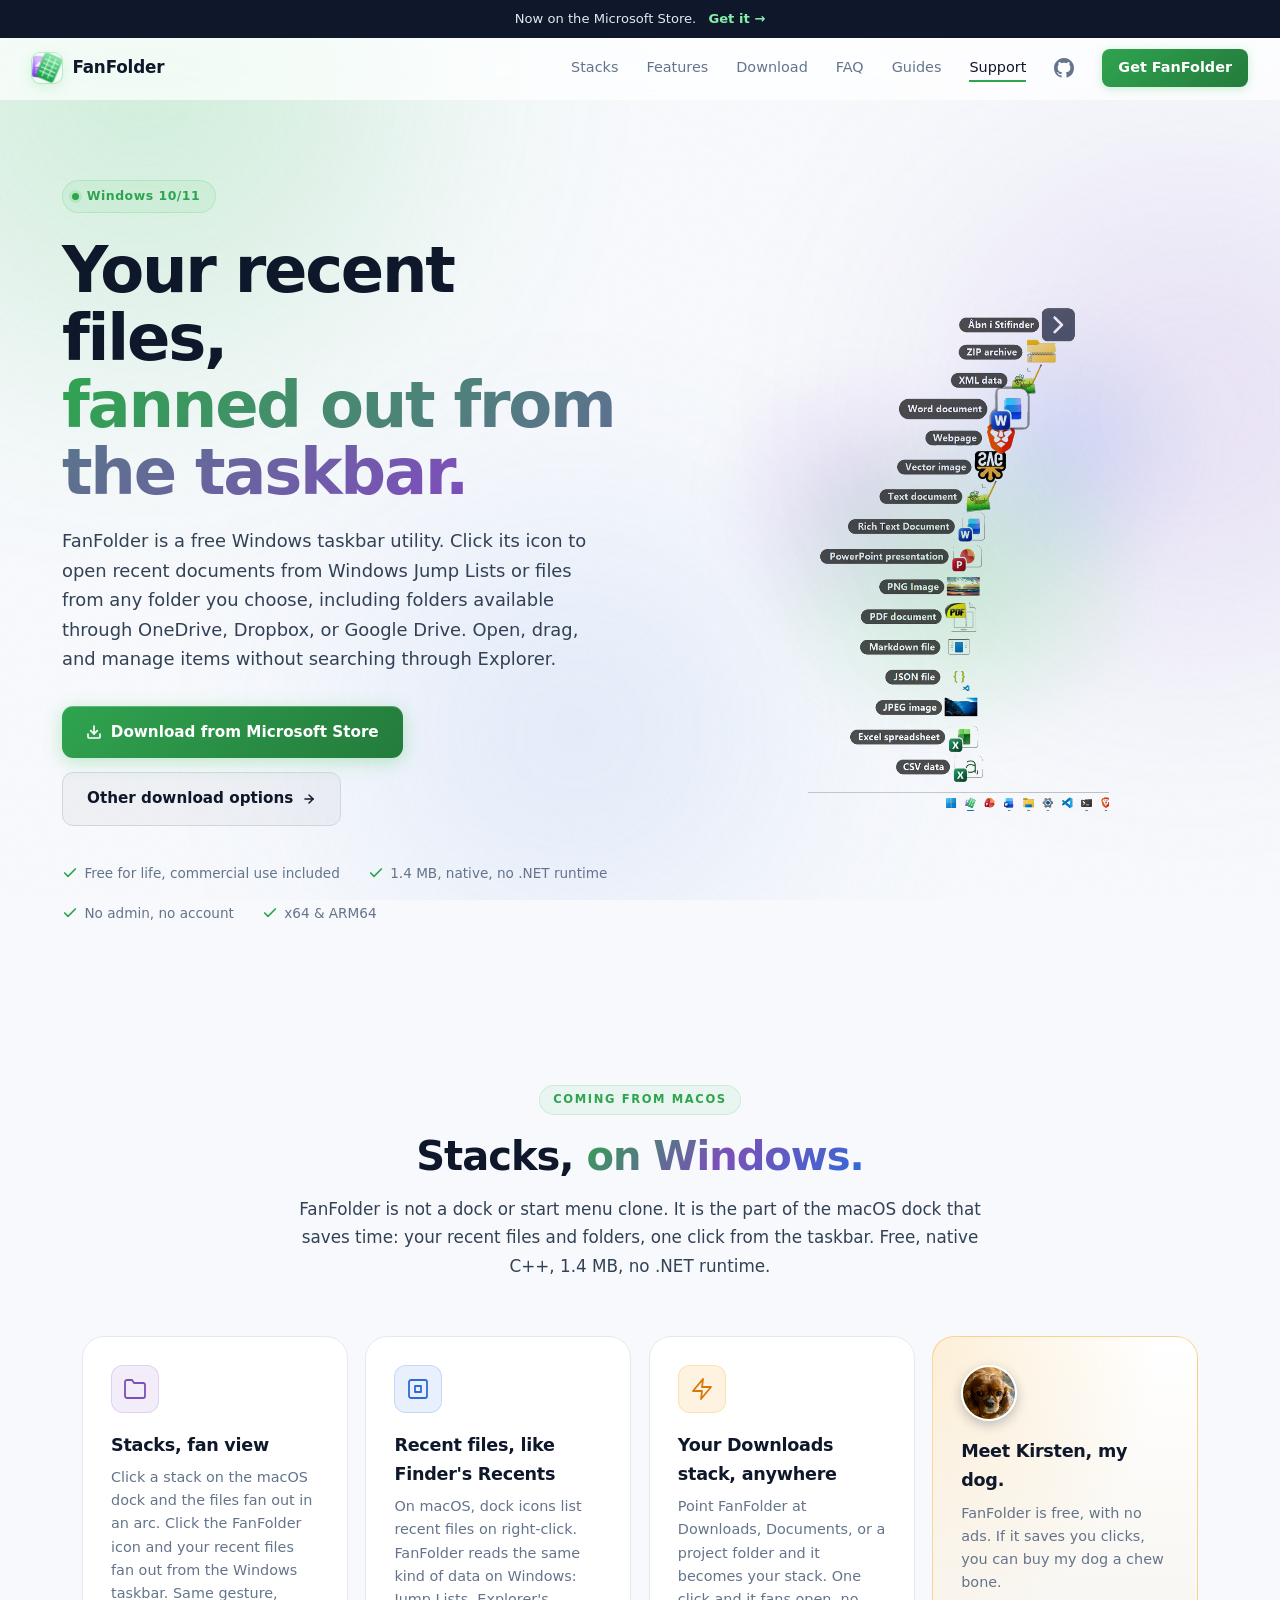
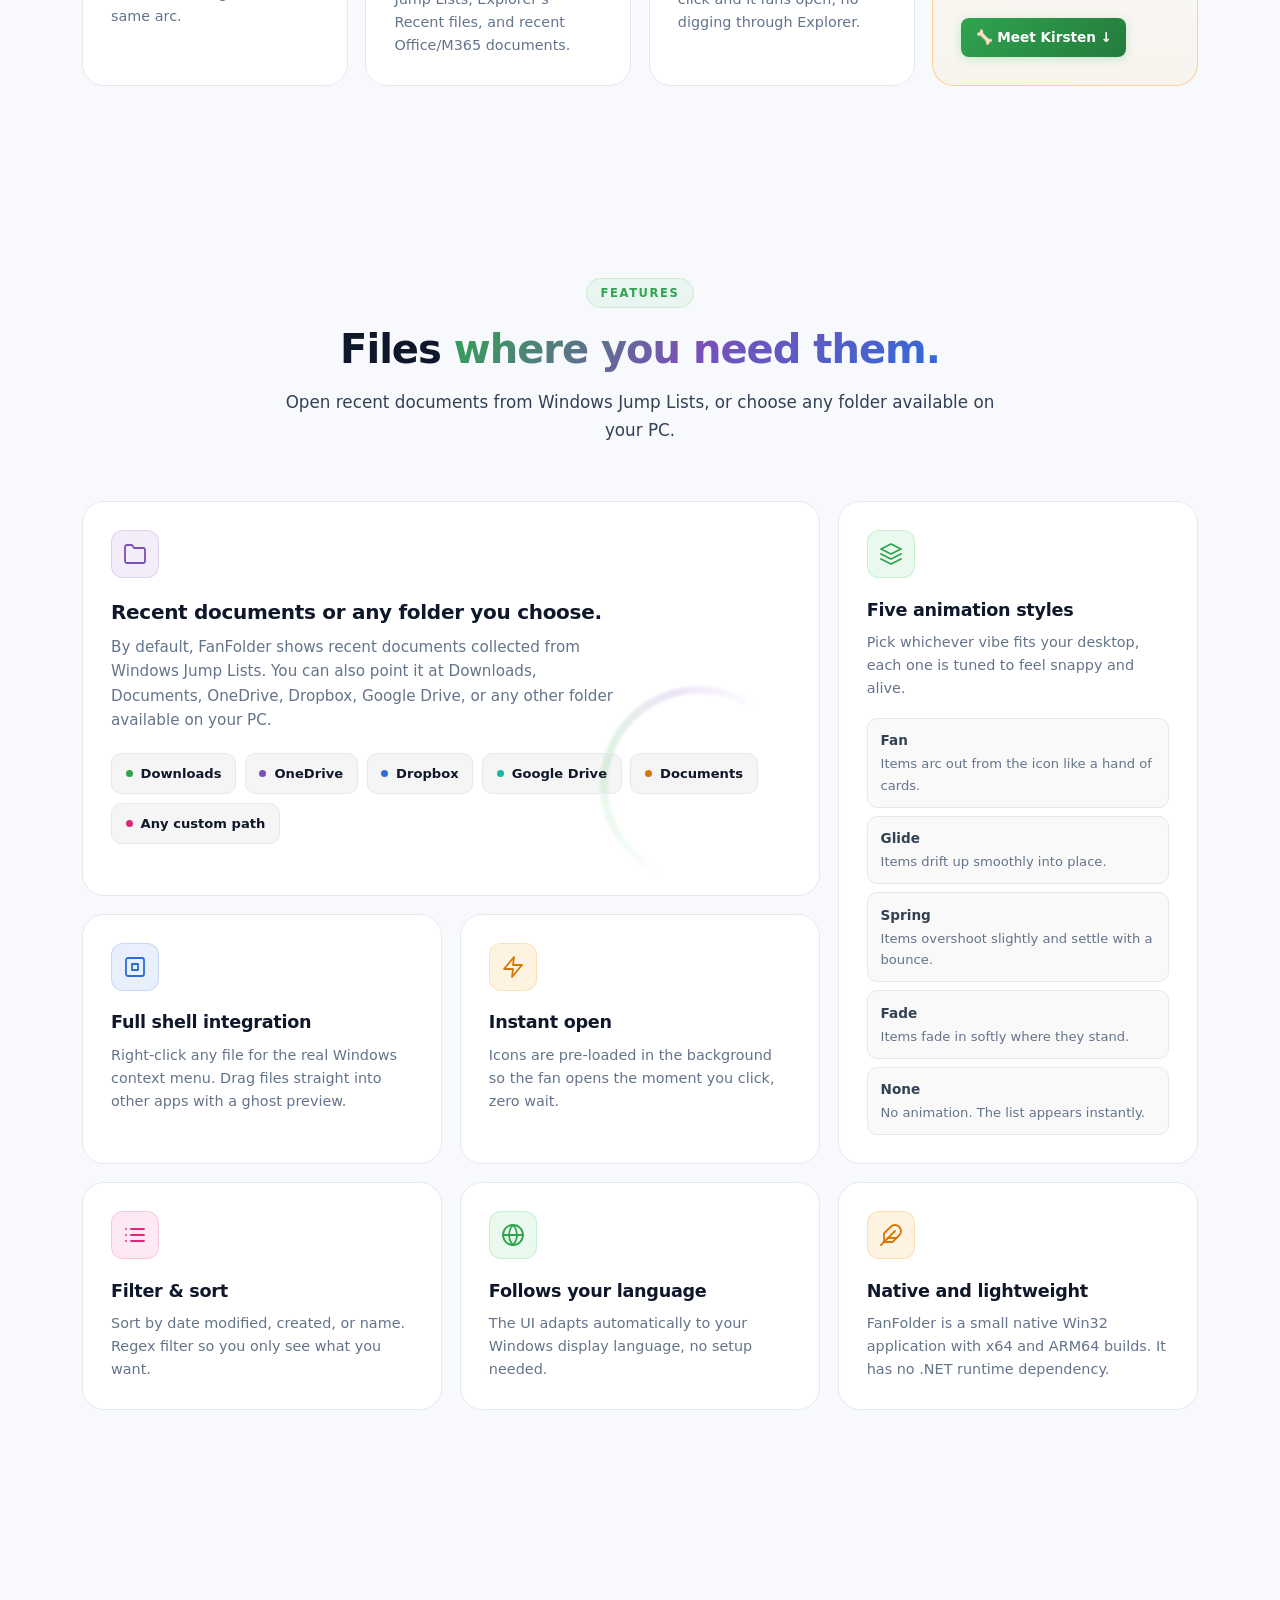
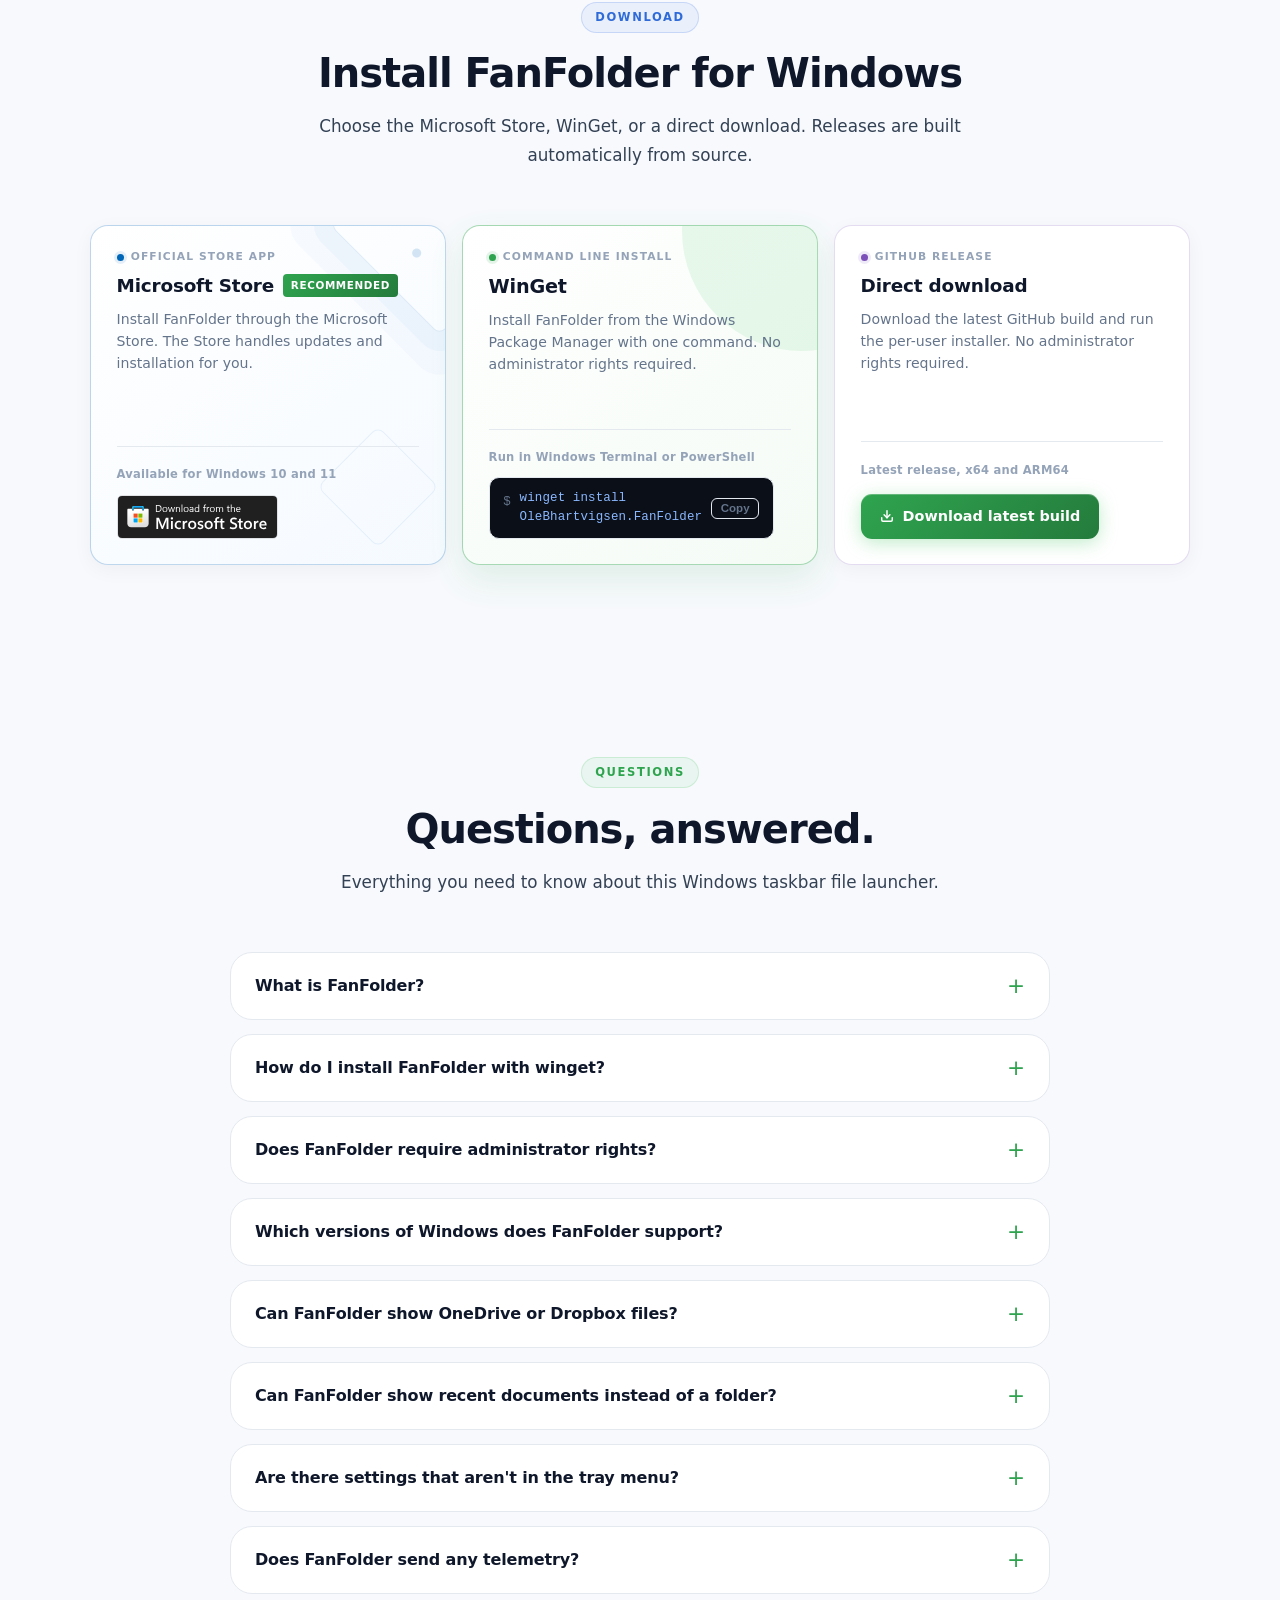
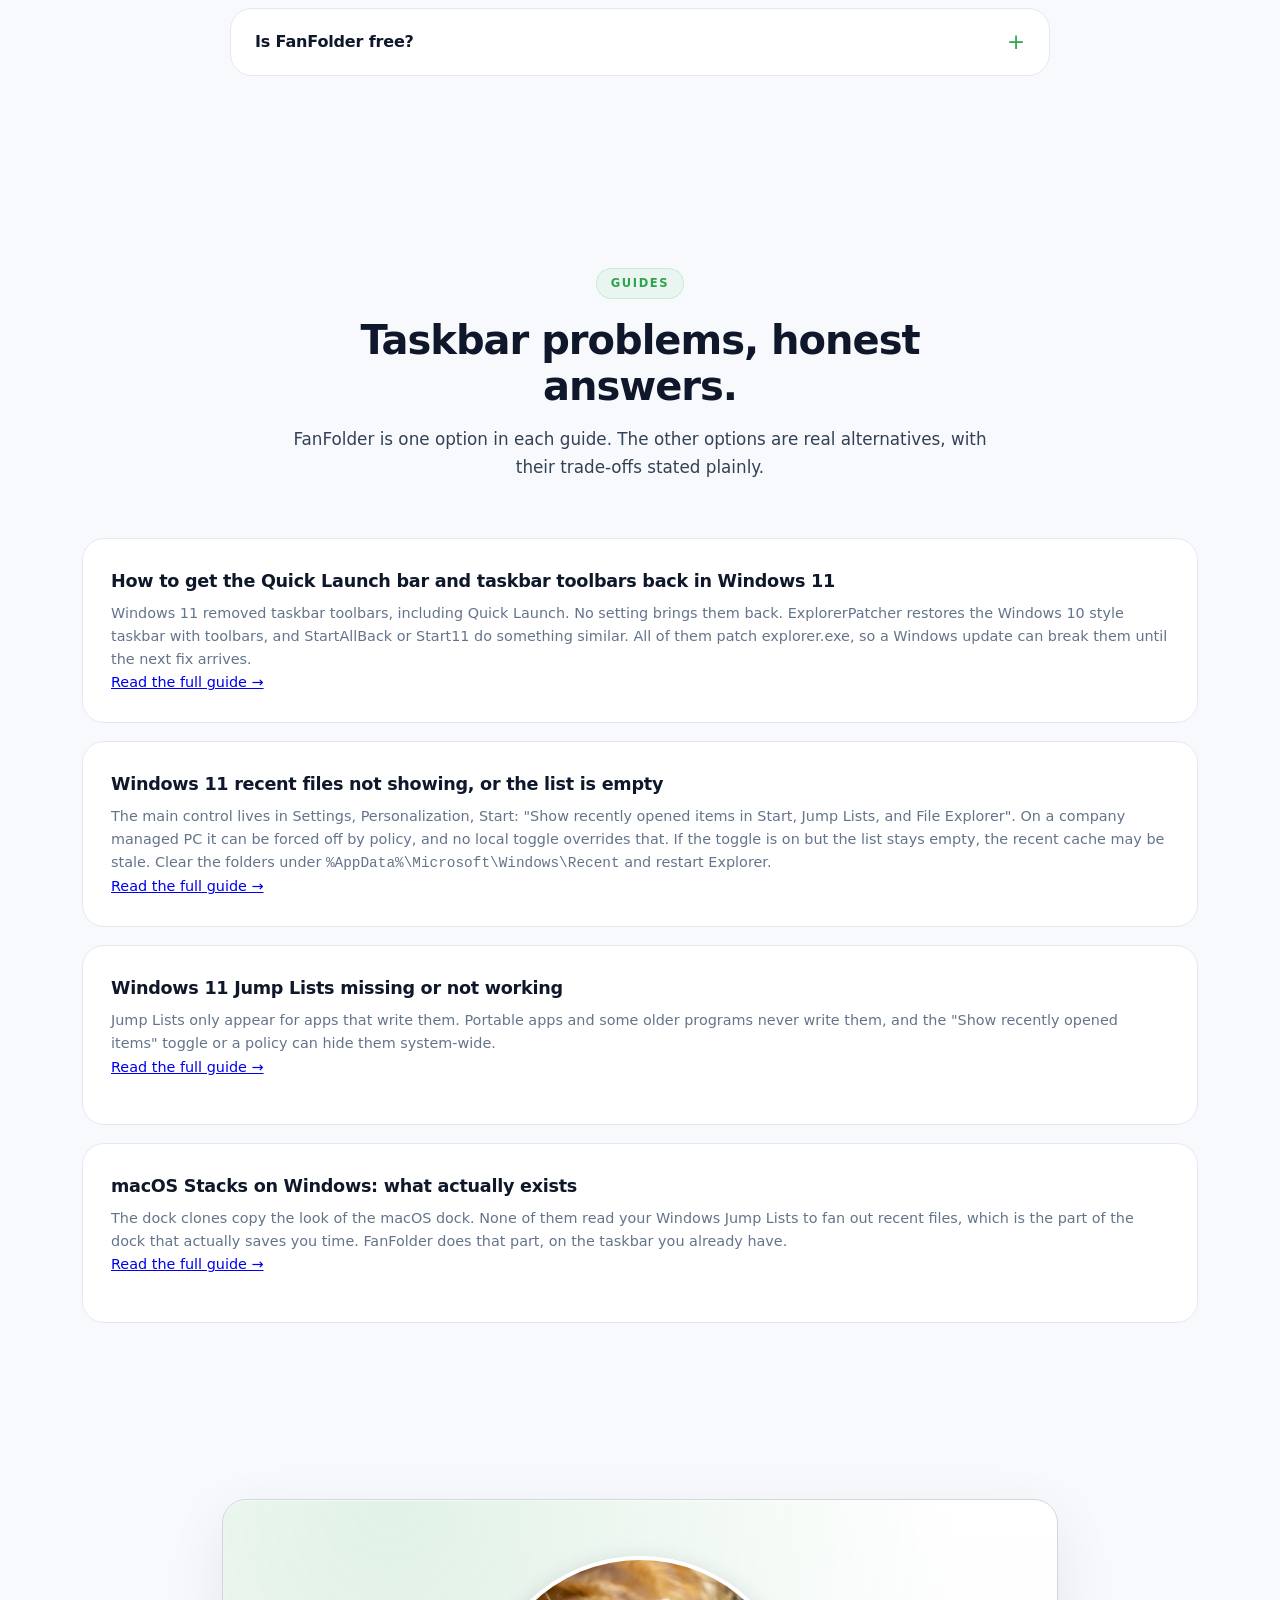
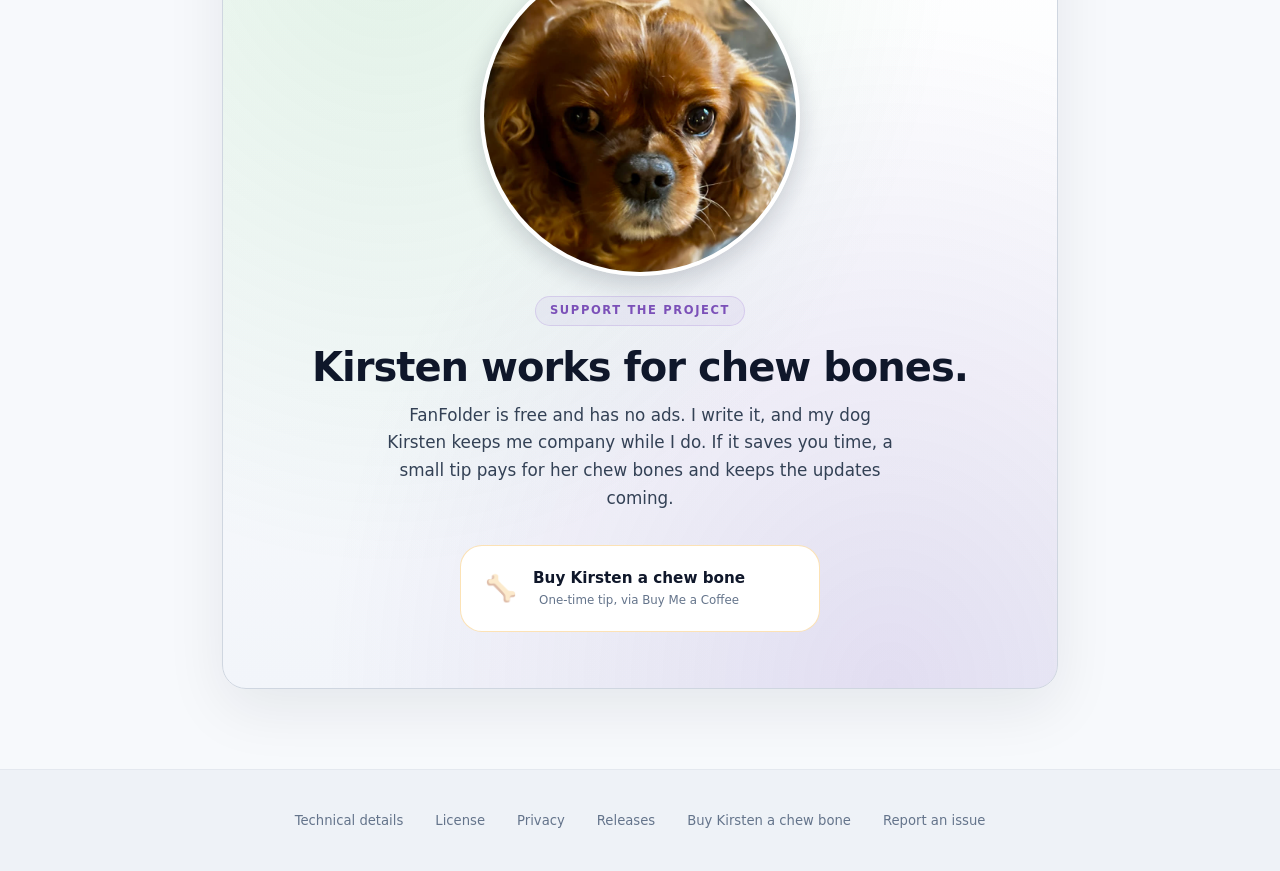
==== commit 3d7c4b4d: "docs(seo): FAQPage and Article JSON-LD, llms.txt, bylines, dates, sources; fix RecentFiles FAQ" ====
--- a/index.html
+++ b/index.html
@@ -35,6 +35,8 @@
     "image": "https://olebhartvigsen.github.io/FanFolder/icon.png",
     "downloadUrl": "https://github.com/olebhartvigsen/FanFolder/releases/latest/download/FanFolderSetup.exe",
     "softwareVersion": "1.4.3",
+    "datePublished": "2026-08-24",
+    "dateModified": "2026-10-21",
     "applicationCategory": "UtilitiesApplication",
     "operatingSystem": "Windows 10, Windows 11",
     "softwareRequirements": "Windows 10 version 2004 or later, or Windows 11; x64 or ARM64",
@@ -57,6 +59,86 @@
       "availability": "https://schema.org/InStock",
       "url": "https://olebhartvigsen.github.io/FanFolder/#download"
     }
+  }
+  </script>
+  <script type="application/ld+json">
+  {
+    "@context": "https://schema.org",
+    "@type": "FAQPage",
+    "mainEntity": [
+      {
+        "@type": "Question",
+        "name": "What is FanFolder?",
+        "acceptedAnswer": {
+          "@type": "Answer",
+          "text": "FanFolder is a free Windows 10/11 taskbar utility that shows recent documents collected from Windows Jump Lists, or files and folders from a location you select. Click the FanFolder icon in the taskbar to open items quickly."
+        }
+      },
+      {
+        "@type": "Question",
+        "name": "How do I install FanFolder with winget?",
+        "acceptedAnswer": {
+          "@type": "Answer",
+          "text": "Open Windows Terminal or PowerShell and run winget install OleBhartvigsen.FanFolder. The Windows Package Manager installs the current version for your user."
+        }
+      },
+      {
+        "@type": "Question",
+        "name": "Does FanFolder require administrator rights?",
+        "acceptedAnswer": {
+          "@type": "Answer",
+          "text": "No. FanFolder installs per user and does not require administrator privileges or elevation."
+        }
+      },
+      {
+        "@type": "Question",
+        "name": "Which versions of Windows does FanFolder support?",
+        "acceptedAnswer": {
+          "@type": "Answer",
+          "text": "FanFolder supports Windows 10 version 2004 and later, and Windows 11. Release packages are available for both x64 and ARM64 computers."
+        }
+      },
+      {
+        "@type": "Question",
+        "name": "Can FanFolder show OneDrive or Dropbox files?",
+        "acceptedAnswer": {
+          "@type": "Answer",
+          "text": "Yes. Point FanFolder at any folder that is available on your computer, including locally synchronised OneDrive, Dropbox, and Google Drive folders."
+        }
+      },
+      {
+        "@type": "Question",
+        "name": "Can FanFolder show recent documents instead of a folder?",
+        "acceptedAnswer": {
+          "@type": "Answer",
+          "text": "By default FanFolder shows recent documents collected from Windows Jump Lists. The tray-icon Folder submenu offers three one-click recent sources: Recent files (the Windows Jump List recent list), Recent Explorer files (Explorer's own Recent list, stored as ::RecentFiles::) and Recent Office 365 documents (recent Office/Microsoft 365 files ordered by last-opened time). No registry editing is needed."
+        }
+      },
+      {
+        "@type": "Question",
+        "name": "Are there settings that aren't in the tray menu?",
+        "acceptedAnswer": {
+          "@type": "Answer",
+          "text": "Yes. The tray menu covers folder, sort order, item count, showing folders, and file extensions. Two options are only available in the registry under HKCU\\SOFTWARE\\FanFolder: FilterRegex (a case-insensitive regular expression matched against filenames, for example \\.(pdf|docx?)$ shows only PDF and Word files; leave it empty to show everything) and AnimationStyle (Spring, Fan, Glide, Fade, or None). Edit them with regedit or PowerShell's Set-ItemProperty. See the README on GitHub for the full list of registry settings and PowerShell examples."
+        }
+      },
+      {
+        "@type": "Question",
+        "name": "Does FanFolder send any telemetry?",
+        "acceptedAnswer": {
+          "@type": "Answer",
+          "text": "Once, after a successful install, FanFolder sends a single anonymous app_installed event to the FanFolder Aptabase project in the EU. It carries only a random per-user id, the app version, CPU architecture, and the platform \"Windows\", never filenames, folder paths, or account details. It is sent in the background with a short timeout and is ignored when offline. To opt out before launching, set HKCU\\SOFTWARE\\FanFolder\\TelemetryEnabled (DWORD) to 0. See the Privacy page for full details."
+        }
+      },
+      {
+        "@type": "Question",
+        "name": "Is FanFolder free?",
+        "acceptedAnswer": {
+          "@type": "Answer",
+          "text": "Yes. FanFolder is free for personal and commercial use forever. Optional support is appreciated but never required."
+        }
+      }
+    ]
   }
   </script>
   <script defer src="https://cloud.umami.is/script.js" data-website-id="1afd585d-640c-496d-b32a-71bc1568fd94"></script>
@@ -1306,7 +1388,7 @@
     </details>
     <details class="faq-item">
       <summary>Can FanFolder show recent documents instead of a folder?</summary>
-      <p>By default FanFolder shows recent documents collected from Windows Jump Lists. The tray-icon <strong>Folder</strong> submenu also offers <em>Recent files</em> (the Windows Jump List recent list) and <em>Recent Office 365 documents</em> (recent Office/Microsoft 365 files ordered by last-opened time) as one-click choices. A third recent-docs source, <code>::RecentFiles::</code> (Explorer's own Recent list), is registry-only, set <code>FolderPath</code> to that value with <code>regedit</code> or PowerShell's <code>Set-ItemProperty</code>.</p>
+      <p>By default FanFolder shows recent documents collected from Windows Jump Lists. The tray-icon <strong>Folder</strong> submenu offers three one-click recent sources: <em>Recent files</em> (the Windows Jump List recent list), <em>Recent Explorer files</em> (Explorer's own Recent list, stored as <code>::RecentFiles::</code>) and <em>Recent Office 365 documents</em> (recent Office/Microsoft 365 files ordered by last-opened time). No registry editing is needed.</p>
     </details>
     <details class="faq-item">
       <summary>Are there settings that aren't in the tray menu?</summary>
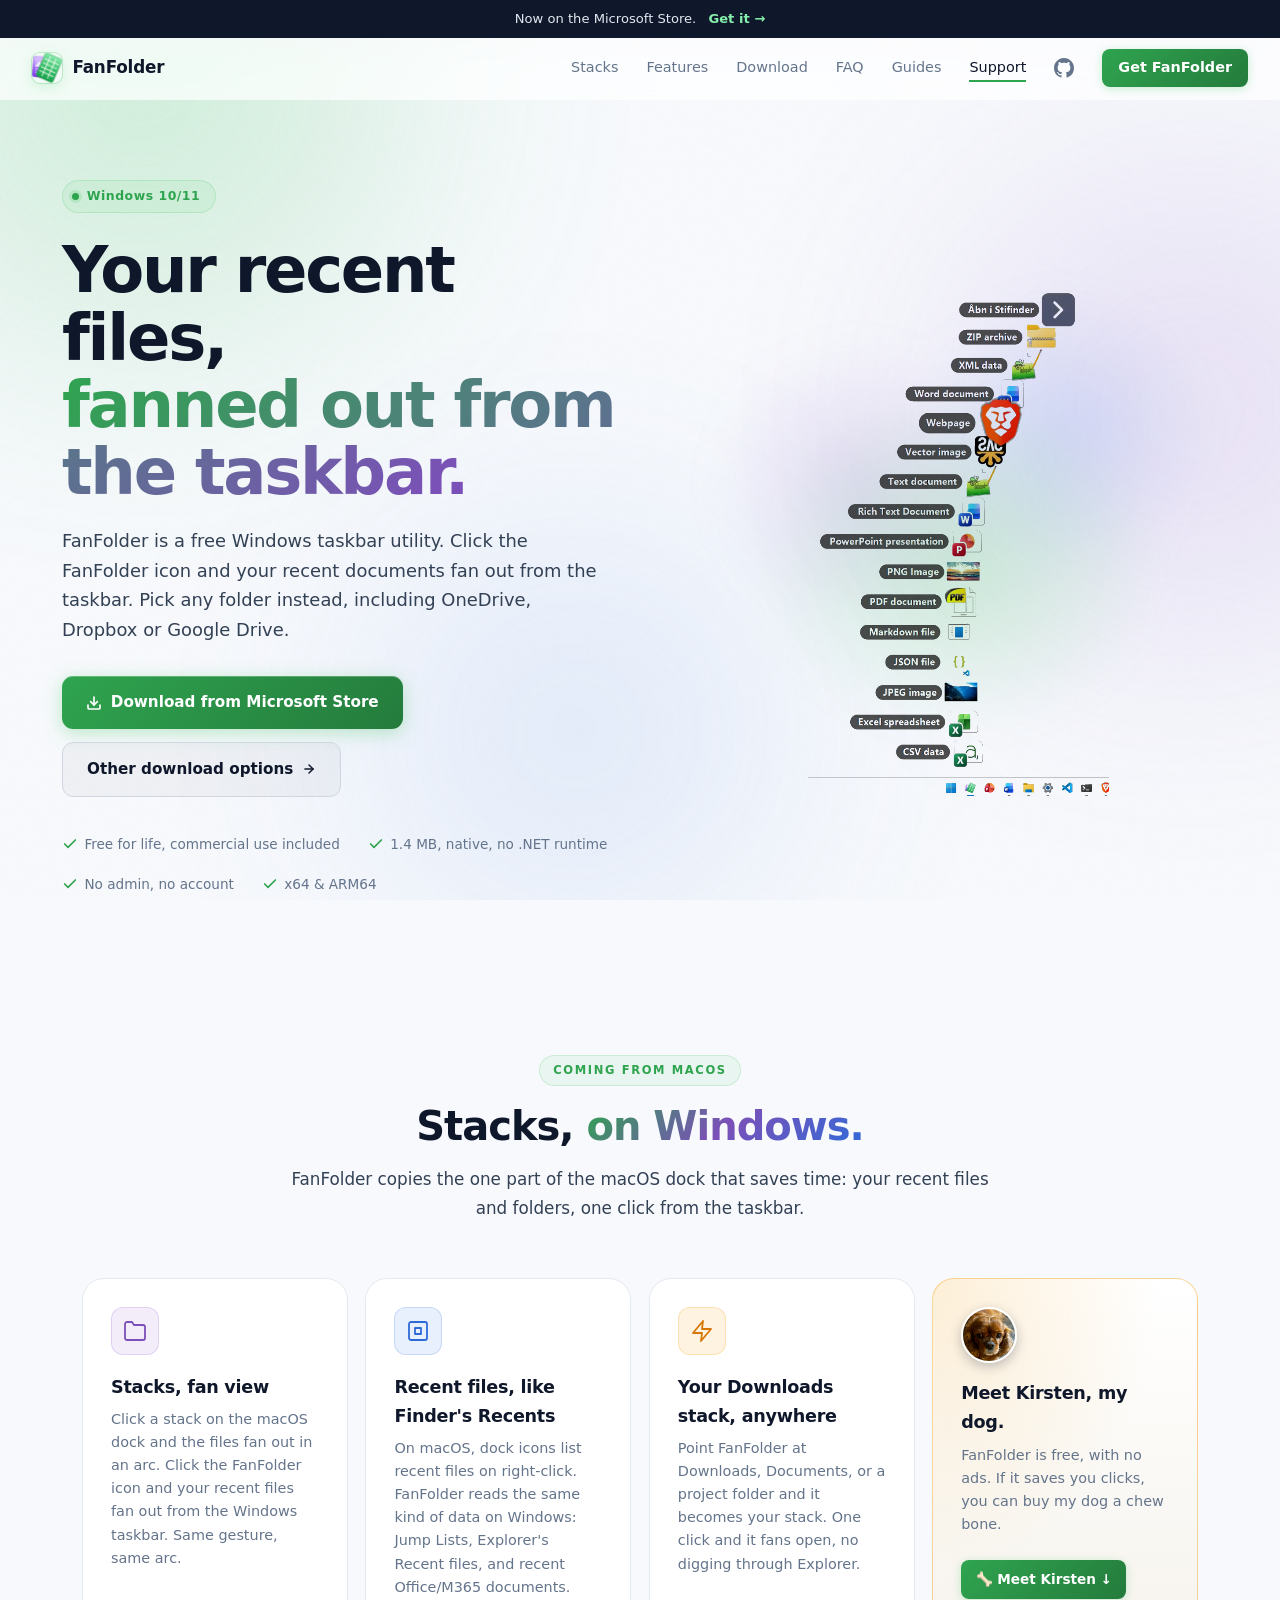
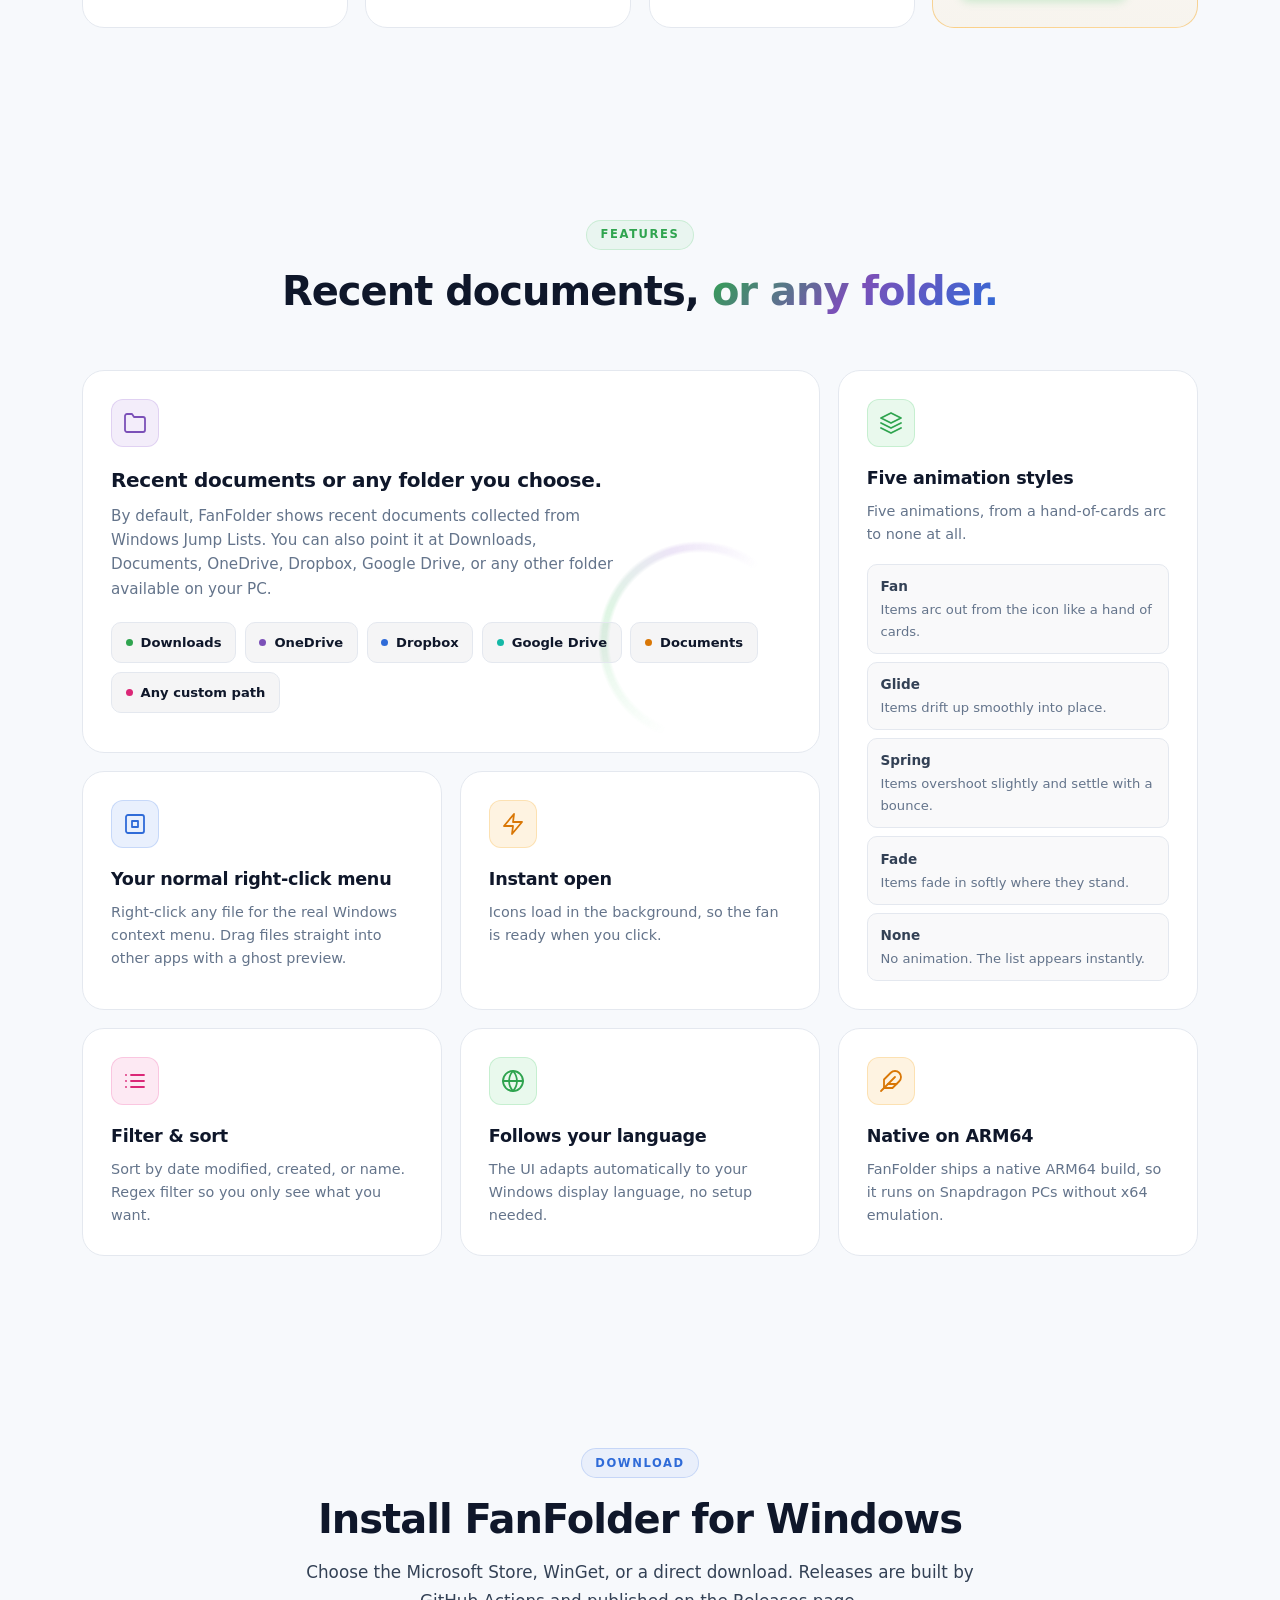
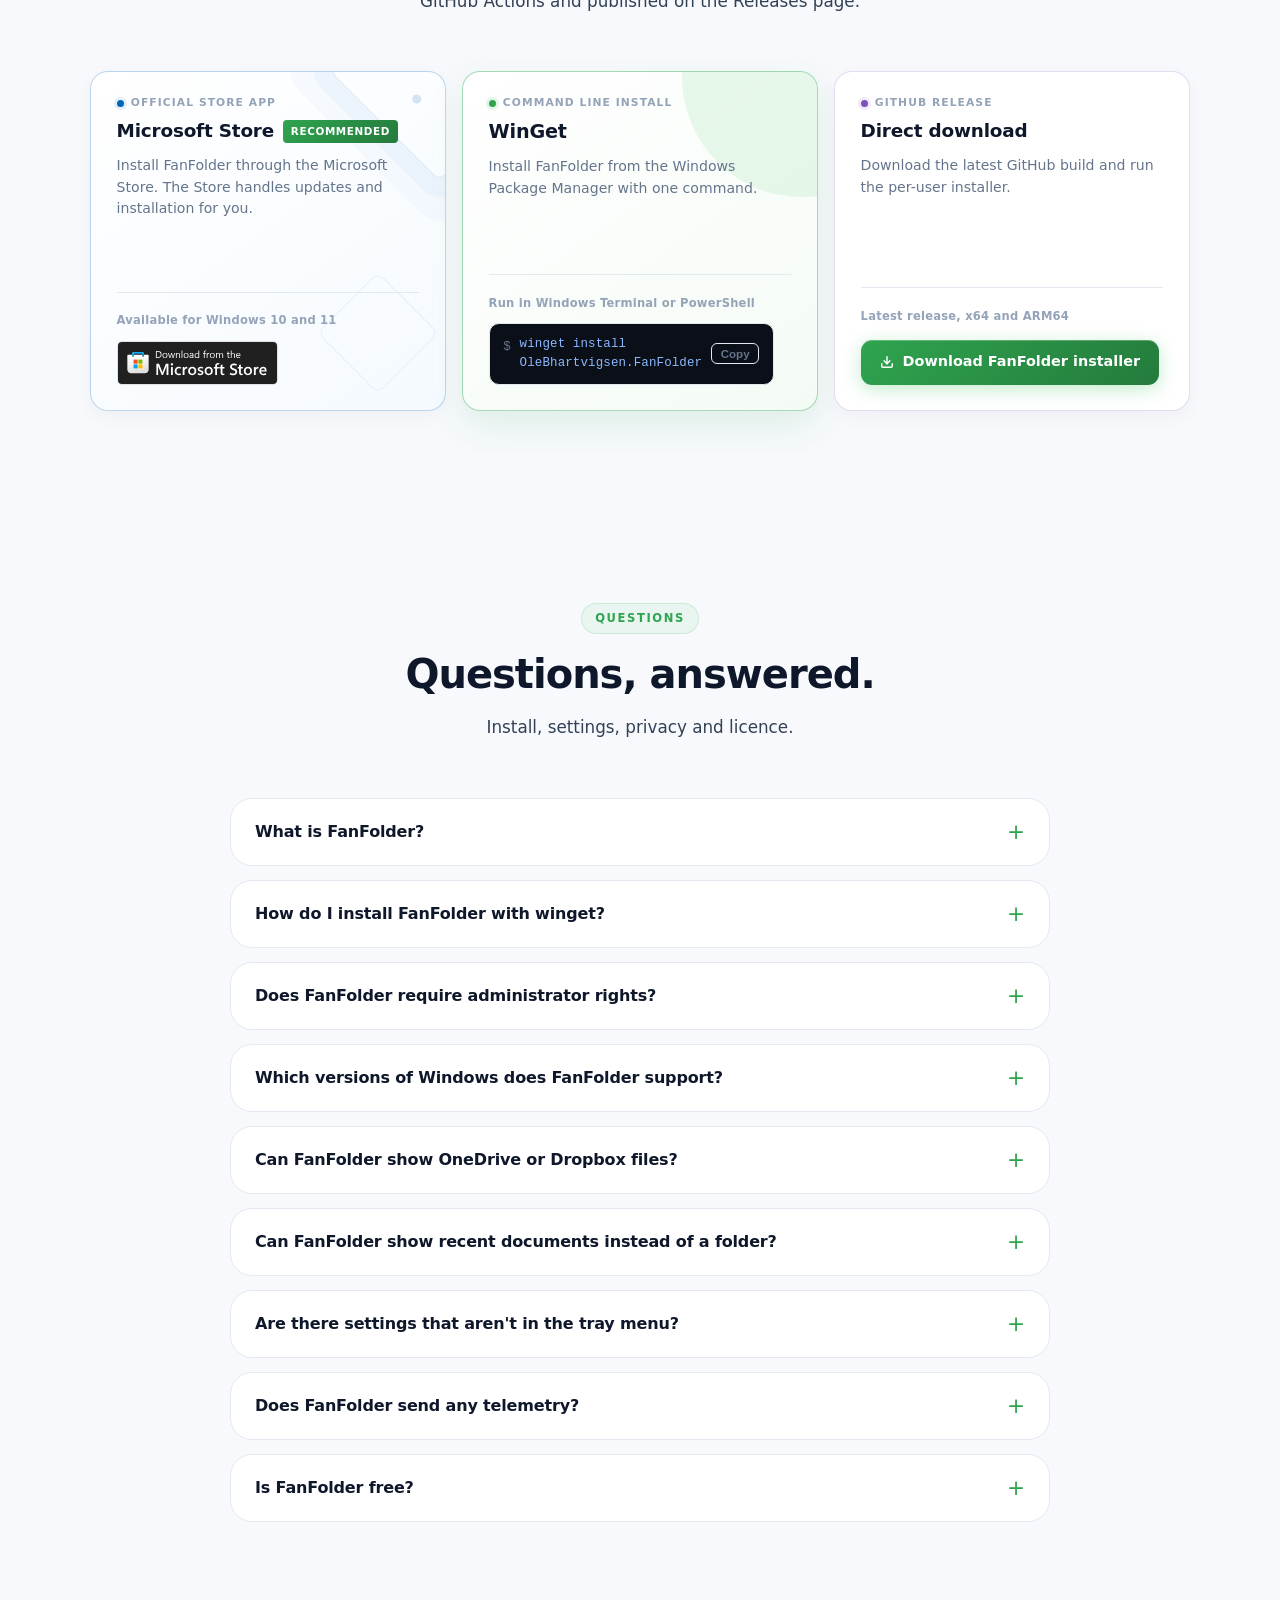
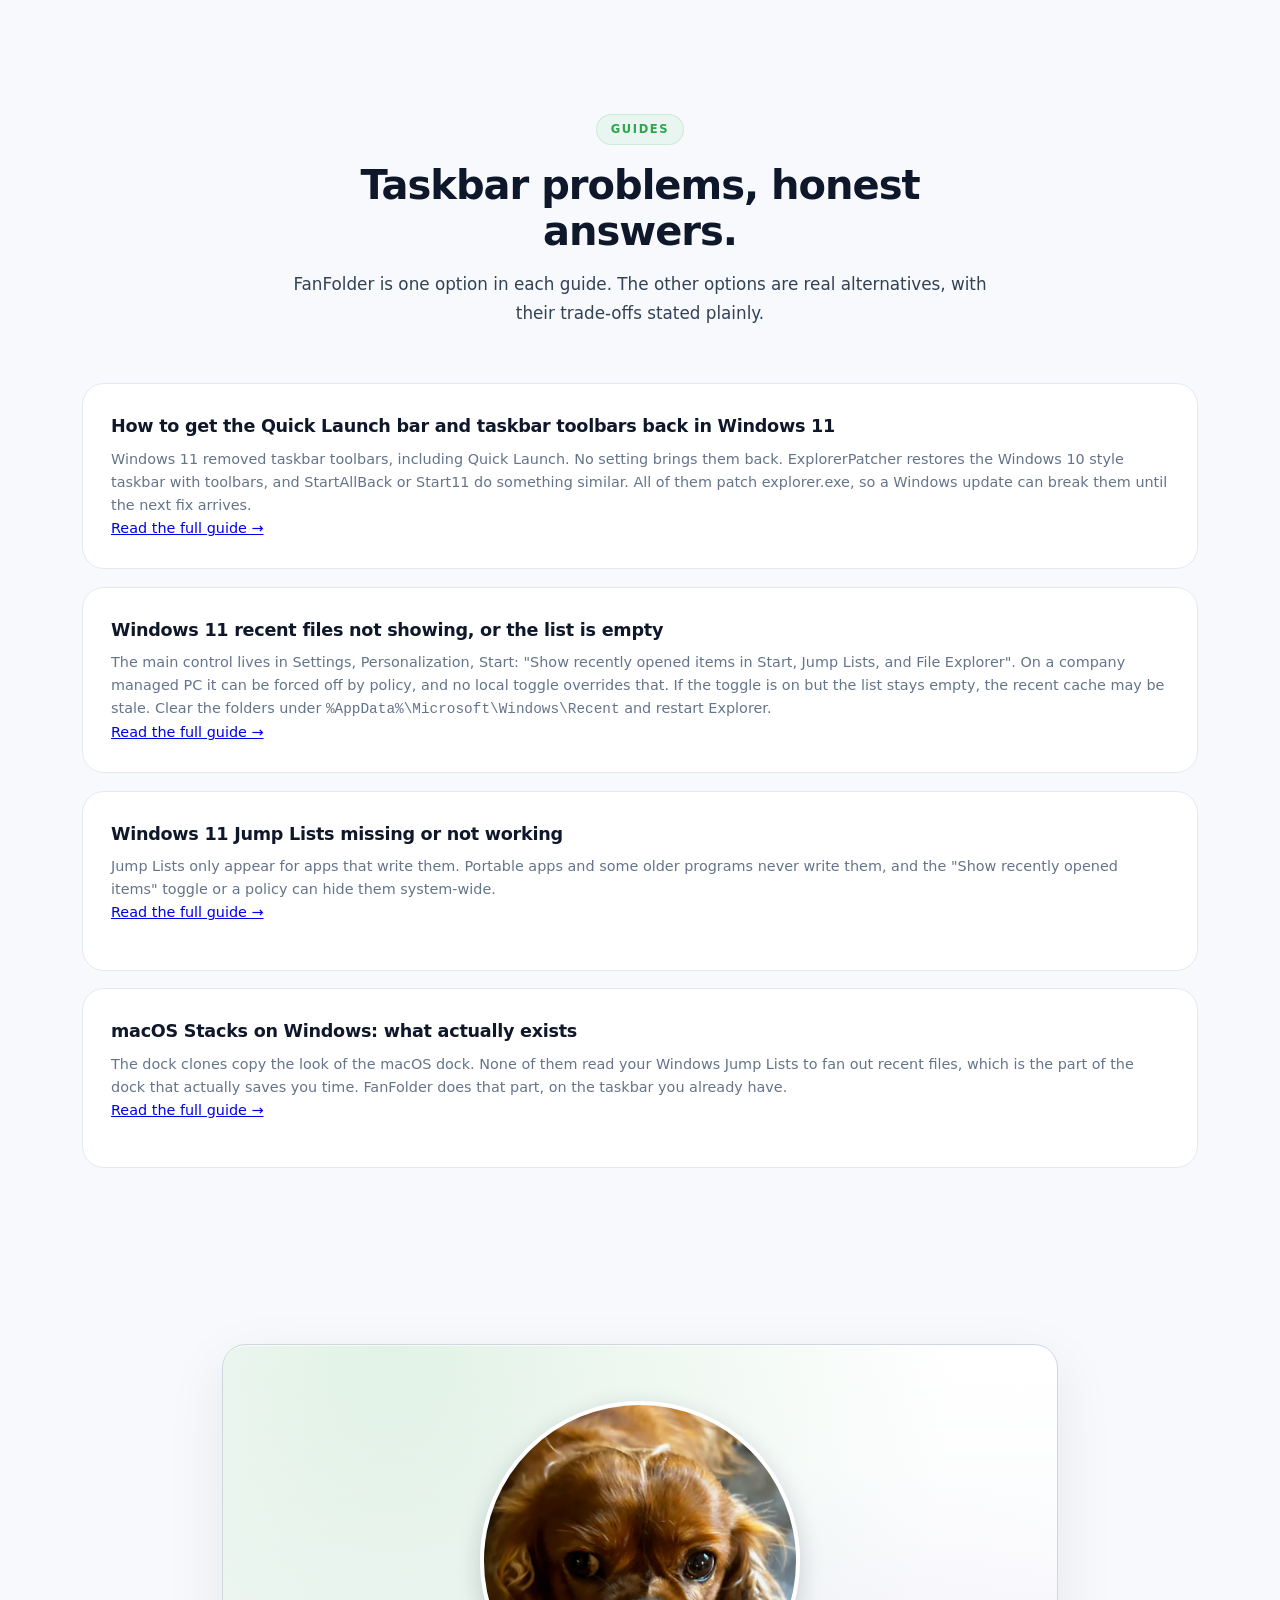
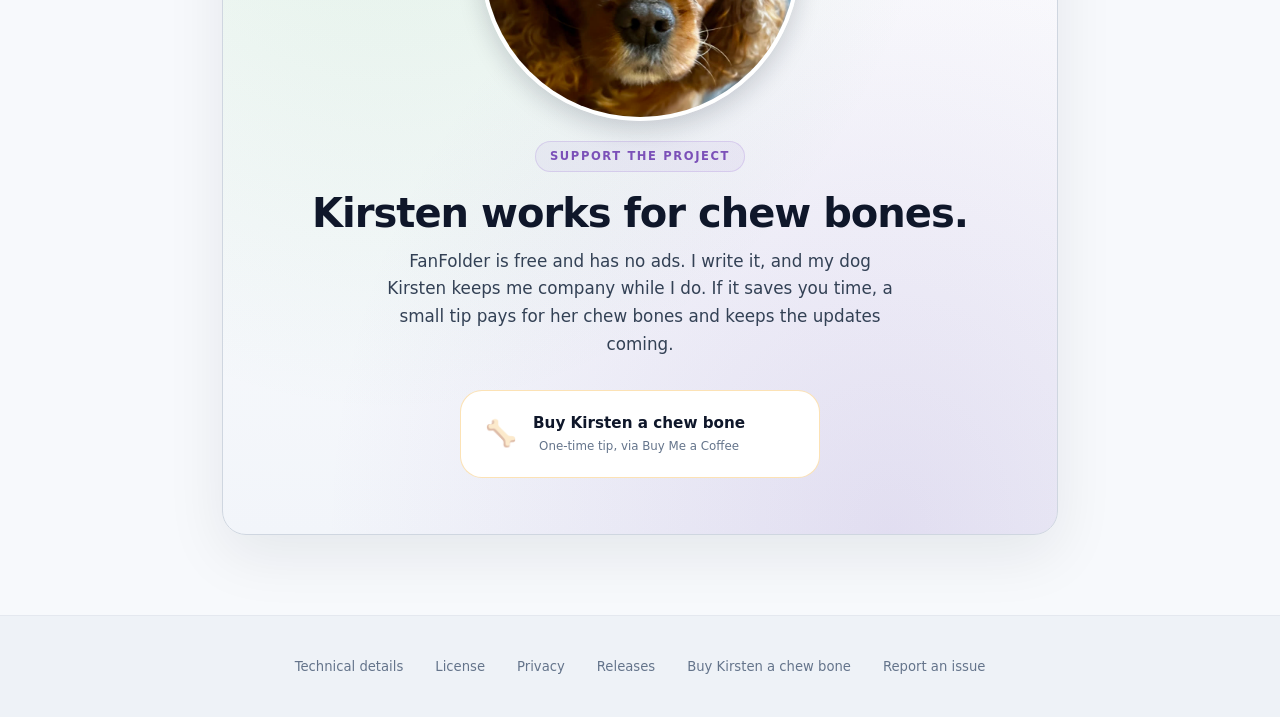
==== commit 58ff8ccb: "docs(homepage): copy review edits, tighter hero, remove repeated claims and AI tells" ====
--- a/index.html
+++ b/index.html
@@ -87,7 +87,7 @@
         "name": "Does FanFolder require administrator rights?",
         "acceptedAnswer": {
           "@type": "Answer",
-          "text": "No. FanFolder installs per user and does not require administrator privileges or elevation."
+          "text": "No. FanFolder installs per user."
         }
       },
       {
@@ -103,7 +103,7 @@
         "name": "Can FanFolder show OneDrive or Dropbox files?",
         "acceptedAnswer": {
           "@type": "Answer",
-          "text": "Yes. Point FanFolder at any folder that is available on your computer, including locally synchronised OneDrive, Dropbox, and Google Drive folders."
+          "text": "Yes. Point FanFolder at any folder that is available on your computer, including locally synced OneDrive, Dropbox, and Google Drive folders."
         }
       },
       {
@@ -1108,7 +1108,7 @@
   <div class="hero-copy">
     <div class="eyebrow"><span class="dot"></span> Windows 10/11</div>
     <h1>Your recent files,<br /><span class="grad">fanned out from the taskbar.</span></h1>
-    <p>FanFolder is a free Windows taskbar utility. Click its icon to open recent documents from Windows Jump Lists or files from any folder you choose, including folders available through OneDrive, Dropbox, or Google Drive. Open, drag, and manage items without searching through Explorer.</p>
+    <p>FanFolder is a free Windows taskbar utility. Click the FanFolder icon and your recent documents fan out from the taskbar. Pick any folder instead, including OneDrive, Dropbox or Google Drive.</p>
 
     <div class="btn-row">
       <a class="btn btn-primary" href="https://apps.microsoft.com/detail/9P3VT115SBM1?hl=en-US&amp;gl=DK" target="_blank" rel="noopener">
@@ -1174,7 +1174,7 @@
   <div class="section-head reveal">
     <div class="section-label">Coming from macOS</div>
     <h2>Stacks, <span style="background:var(--grad-brand);-webkit-background-clip:text;-webkit-text-fill-color:transparent;background-clip:text;">on Windows.</span></h2>
-    <p class="section-sub">FanFolder is not a dock or start menu clone. It is the part of the macOS dock that saves time: your recent files and folders, one click from the taskbar. Free, native C++, 1.4&nbsp;MB, no .NET runtime.</p>
+    <p class="section-sub">FanFolder copies the one part of the macOS dock that saves time: your recent files and folders, one click from the taskbar.</p>
   </div>
 
   <div class="bento four">
@@ -1218,8 +1218,7 @@
 <section class="section-wrap" id="features">
   <div class="section-head reveal">
     <div class="section-label">Features</div>
-    <h2>Files <span style="background:var(--grad-brand);-webkit-background-clip:text;-webkit-text-fill-color:transparent;background-clip:text;">where you need them.</span></h2>
-    <p class="section-sub">Open recent documents from Windows Jump Lists, or choose any folder available on your PC.</p>
+    <h2>Recent documents, <span style="background:var(--grad-brand);-webkit-background-clip:text;-webkit-text-fill-color:transparent;background-clip:text;">or any folder.</span></h2>
   </div>
 
   <div class="bento">
@@ -1248,7 +1247,7 @@
         <svg viewBox="0 0 24 24"><path d="M12 2L2 7l10 5 10-5-10-5z"/><path d="M2 17l10 5 10-5"/><path d="M2 12l10 5 10-5"/></svg>
       </div>
       <h3>Five animation styles</h3>
-      <p>Pick whichever vibe fits your desktop, each one is tuned to feel snappy and alive.</p>
+      <p>Five animations, from a hand-of-cards arc to none at all.</p>
       <ul class="anim-list">
         <li><strong>Fan</strong><span>Items arc out from the icon like a hand of cards.</span></li>
         <li><strong>Glide</strong><span>Items drift up smoothly into place.</span></li>
@@ -1263,7 +1262,7 @@
       <div class="bc-icon bc-b">
         <svg viewBox="0 0 24 24"><rect x="3" y="3" width="18" height="18" rx="2"/><path d="M9 9h6v6H9z"/></svg>
       </div>
-      <h3>Full shell integration</h3>
+      <h3>Your normal right-click menu</h3>
       <p>Right-click any file for the real Windows context menu. Drag files straight into other apps with a ghost preview.</p>
     </div>
 
@@ -1273,7 +1272,7 @@
         <svg viewBox="0 0 24 24"><polygon points="13 2 3 14 12 14 11 22 21 10 12 10 13 2"/></svg>
       </div>
       <h3>Instant open</h3>
-      <p>Icons are pre-loaded in the background so the fan opens the moment you click, zero wait.</p>
+      <p>Icons load in the background, so the fan is ready when you click.</p>
     </div>
 
     <!-- Med: Filter & sort -->
@@ -1299,8 +1298,8 @@
       <div class="bc-icon bc-a">
         <svg viewBox="0 0 24 24"><path d="M20.24 12.24a6 6 0 0 0-8.49-8.49L5 10.5V19h8.5z"/><line x1="16" y1="8" x2="2" y2="22"/><line x1="17.5" y1="15" x2="9" y2="15"/></svg>
       </div>
-      <h3>Native and lightweight</h3>
-      <p>FanFolder is a small native Win32 application with x64 and ARM64 builds. It has no .NET runtime dependency.</p>
+      <h3>Native on ARM64</h3>
+      <p>FanFolder ships a native ARM64 build, so it runs on Snapdragon PCs without x64 emulation.</p>
     </div>
 
   </div>
@@ -1311,7 +1310,7 @@
   <div class="section-head reveal">
     <div class="section-label b">Download</div>
     <h2>Install FanFolder for Windows</h2>
-    <p class="section-sub">Choose the Microsoft Store, WinGet, or a direct download. Releases are built automatically from source.</p>
+    <p class="section-sub">Choose the Microsoft Store, WinGet, or a direct download. Releases are built by GitHub Actions and published on the Releases page.</p>
   </div>
 
   <div class="download-grid reveal">
@@ -1329,7 +1328,7 @@
     <div class="download-card winget-card">
       <div class="download-kicker"><span class="method-dot winget-dot"></span>Command line install</div>
       <h3>WinGet</h3>
-      <p>Install FanFolder from the Windows Package Manager with one command. No administrator rights required.</p>
+      <p>Install FanFolder from the Windows Package Manager with one command.</p>
       <div class="download-card-action">
         <span class="download-action-label">Run in Windows Terminal or PowerShell</span>
         <div class="winget-cmd" id="wingetCmd">
@@ -1344,12 +1343,12 @@
     <div class="download-card direct-card">
       <div class="download-kicker"><span class="method-dot direct-dot"></span>GitHub release</div>
       <h3>Direct download</h3>
-      <p>Download the latest GitHub build and run the per-user installer. No administrator rights required.</p>
+      <p>Download the latest GitHub build and run the per-user installer.</p>
       <div class="download-card-action">
         <span class="download-action-label">Latest release, x64 and ARM64</span>
         <a class="btn btn-primary" href="https://github.com/olebhartvigsen/FanFolder/releases/latest/download/FanFolderSetup.exe">
           <svg width="14" height="14" viewBox="0 0 24 24" fill="none" stroke="currentColor" stroke-width="2.5" stroke-linecap="round" stroke-linejoin="round"><path d="M21 15v4a2 2 0 0 1-2 2H5a2 2 0 0 1-2-2v-4"/><polyline points="7 10 12 15 17 10"/><line x1="12" y1="15" x2="12" y2="3"/></svg>
-          Download latest build
+          Download FanFolder installer
         </a>
       </div>
     </div>
@@ -1362,7 +1361,7 @@
   <div class="section-head reveal">
     <div class="section-label">Questions</div>
     <h2>Questions, answered.</h2>
-    <p class="section-sub">Everything you need to know about this Windows taskbar file launcher.</p>
+    <p class="section-sub">Install, settings, privacy and licence.</p>
   </div>
 
   <div class="faq-list reveal">
@@ -1376,7 +1375,7 @@
     </details>
     <details class="faq-item">
       <summary>Does FanFolder require administrator rights?</summary>
-      <p>No. FanFolder installs per user and does not require administrator privileges or elevation.</p>
+      <p>No. FanFolder installs per user.</p>
     </details>
     <details class="faq-item">
       <summary>Which versions of Windows does FanFolder support?</summary>
@@ -1384,7 +1383,7 @@
     </details>
     <details class="faq-item">
       <summary>Can FanFolder show OneDrive or Dropbox files?</summary>
-      <p>Yes. Point FanFolder at any folder that is available on your computer, including locally synchronised OneDrive, Dropbox, and Google Drive folders.</p>
+      <p>Yes. Point FanFolder at any folder that is available on your computer, including locally synced OneDrive, Dropbox, and Google Drive folders.</p>
     </details>
     <details class="faq-item">
       <summary>Can FanFolder show recent documents instead of a folder?</summary>
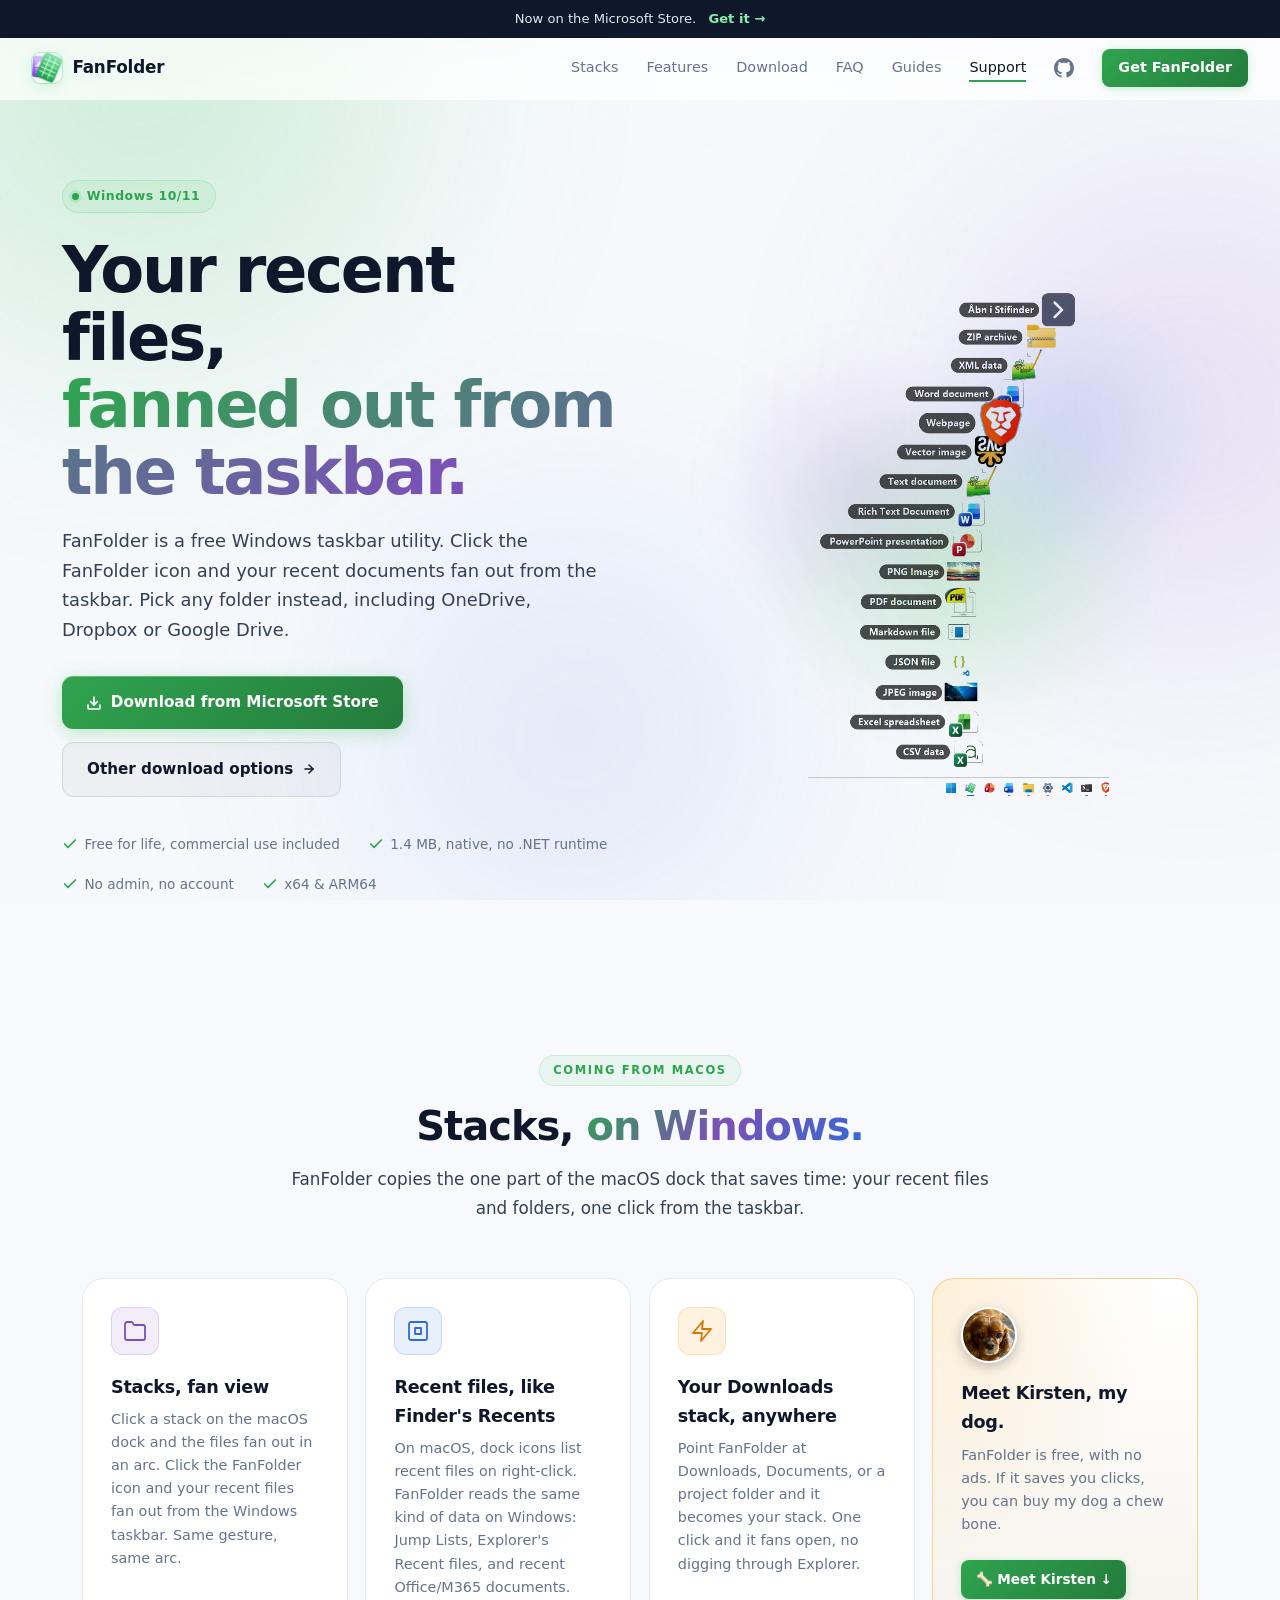
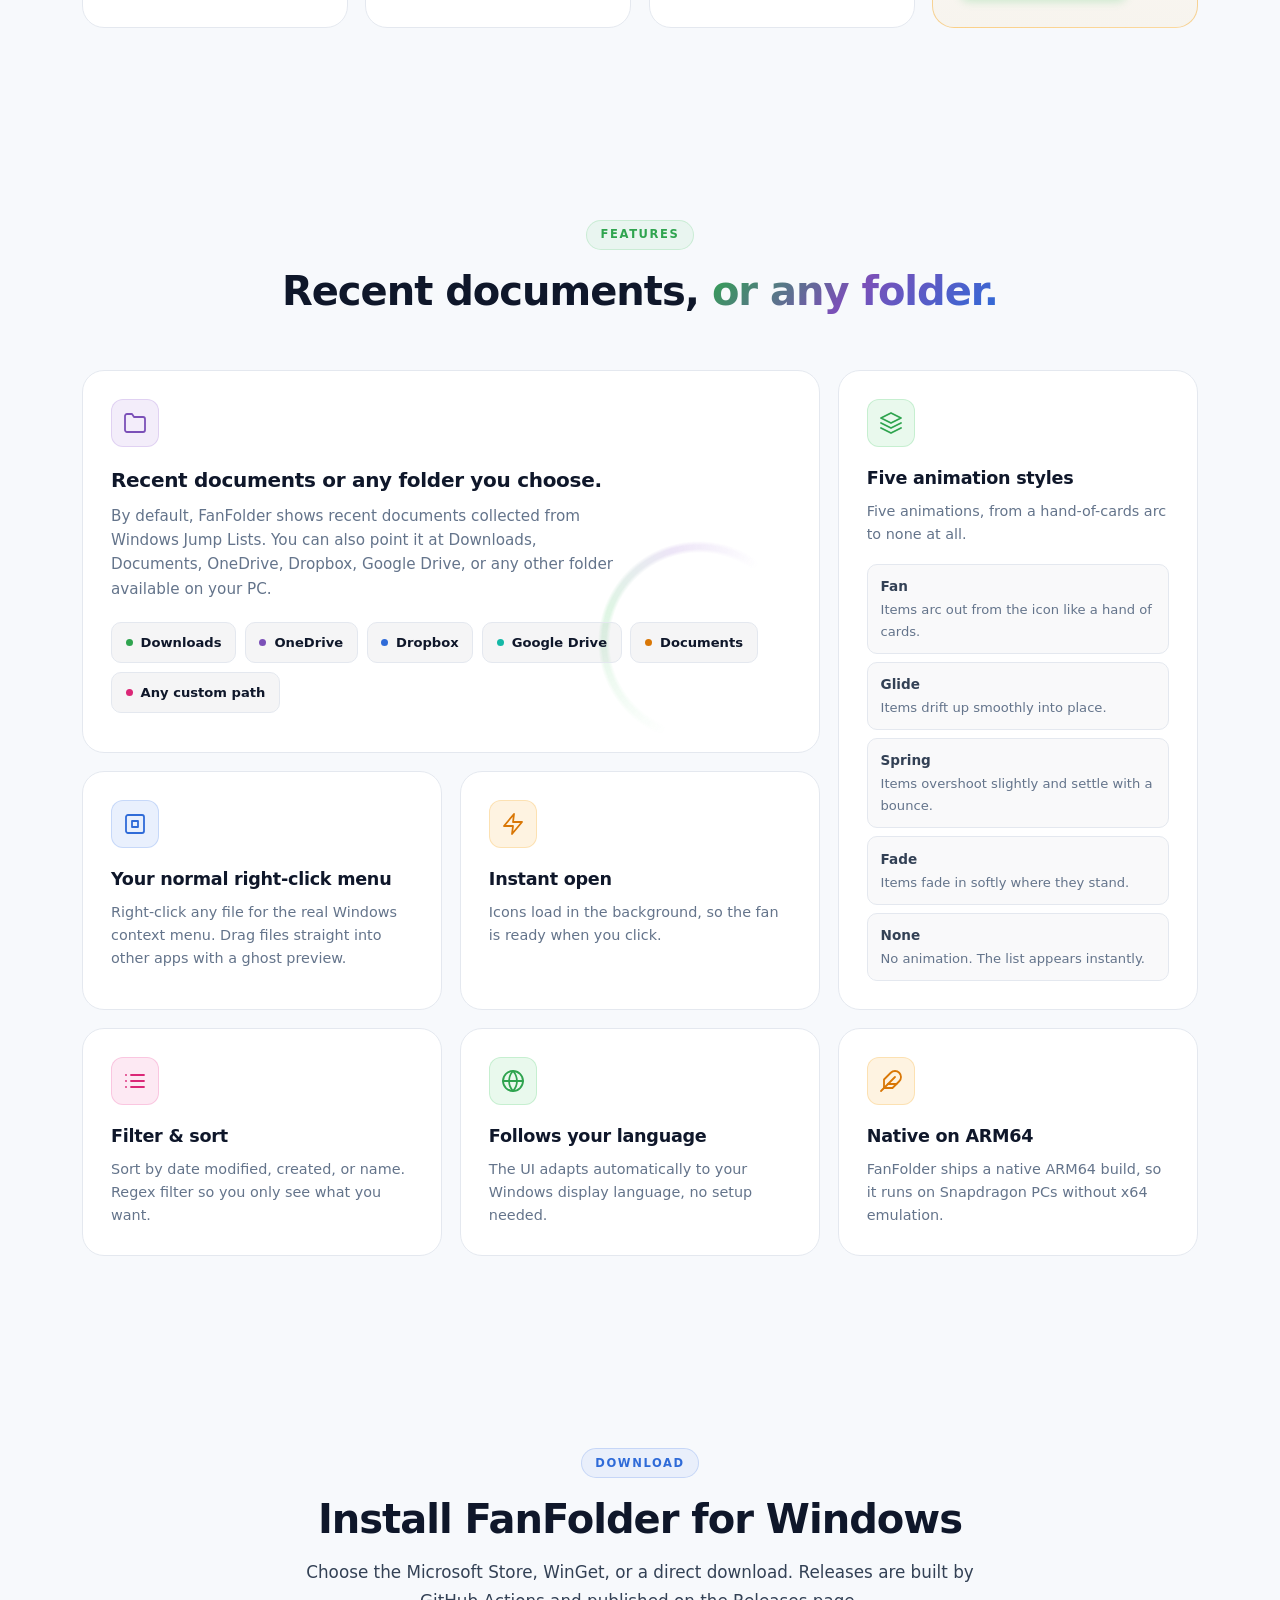
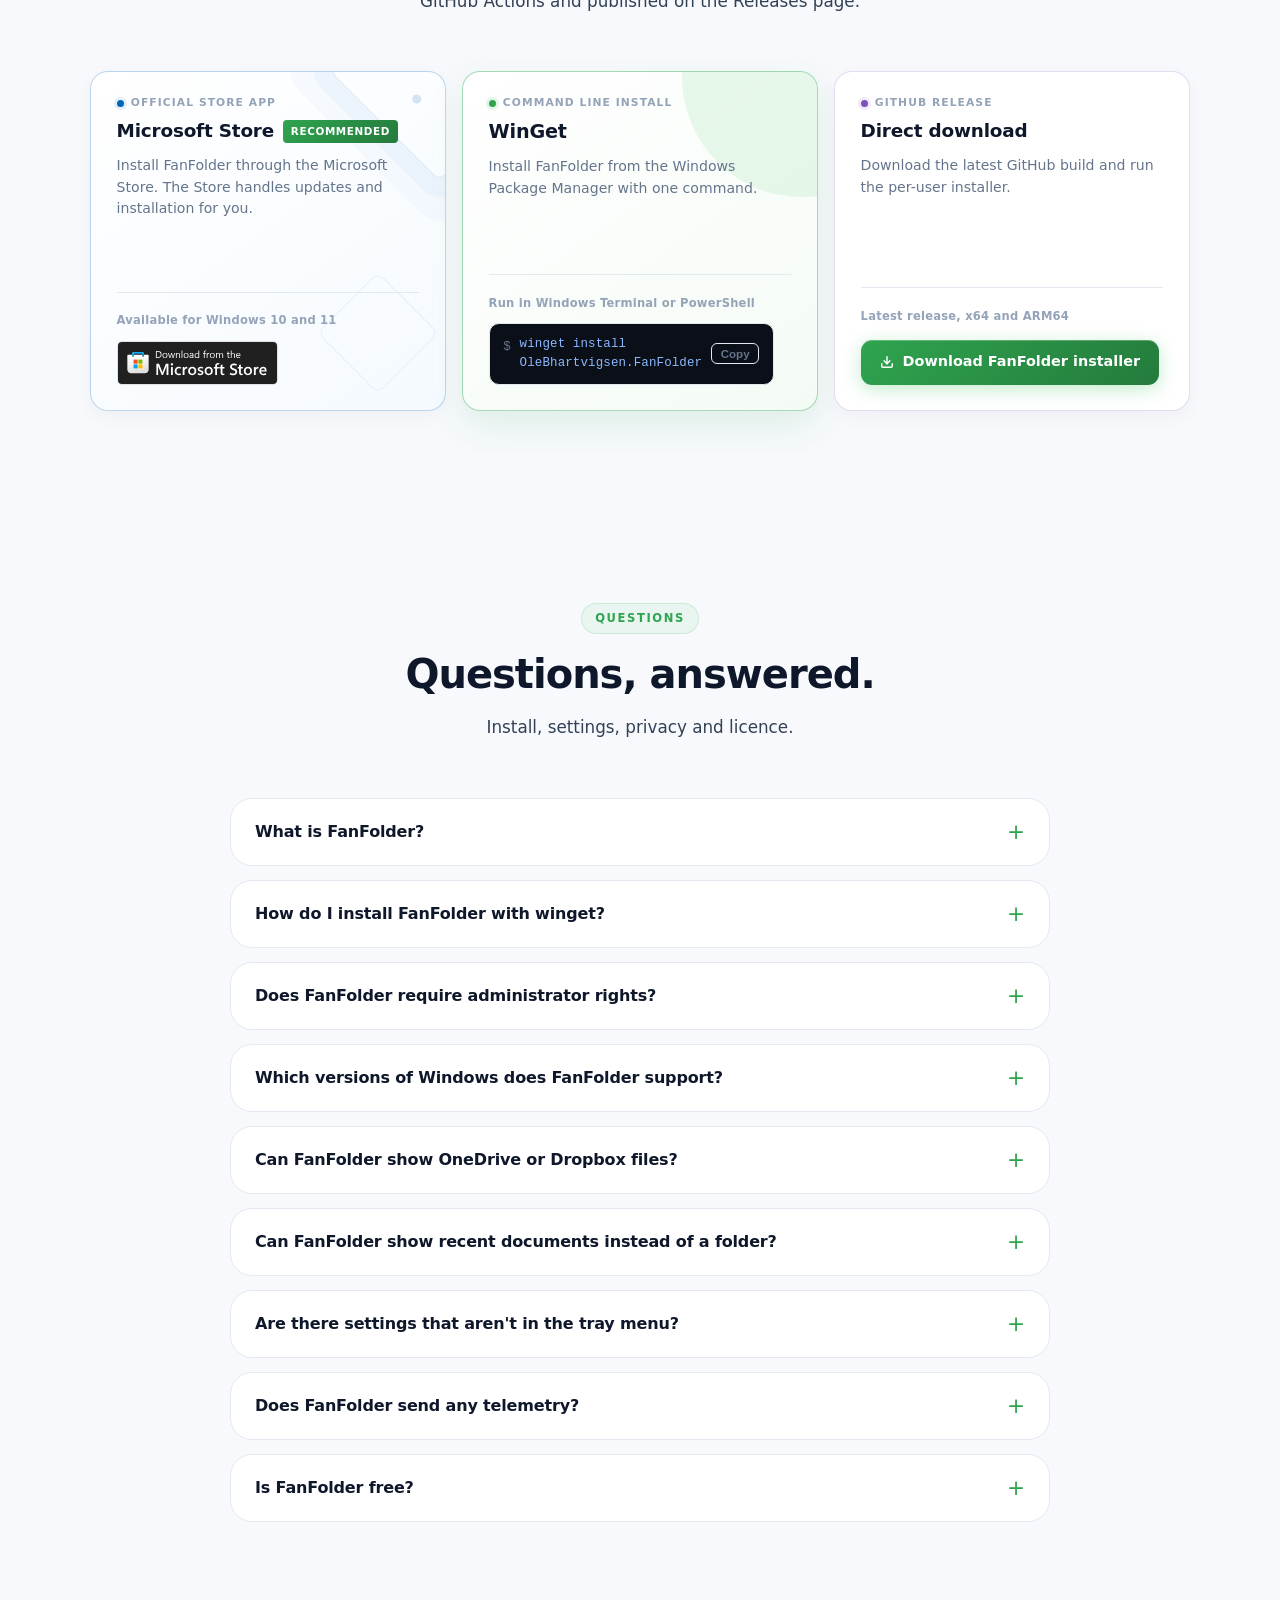
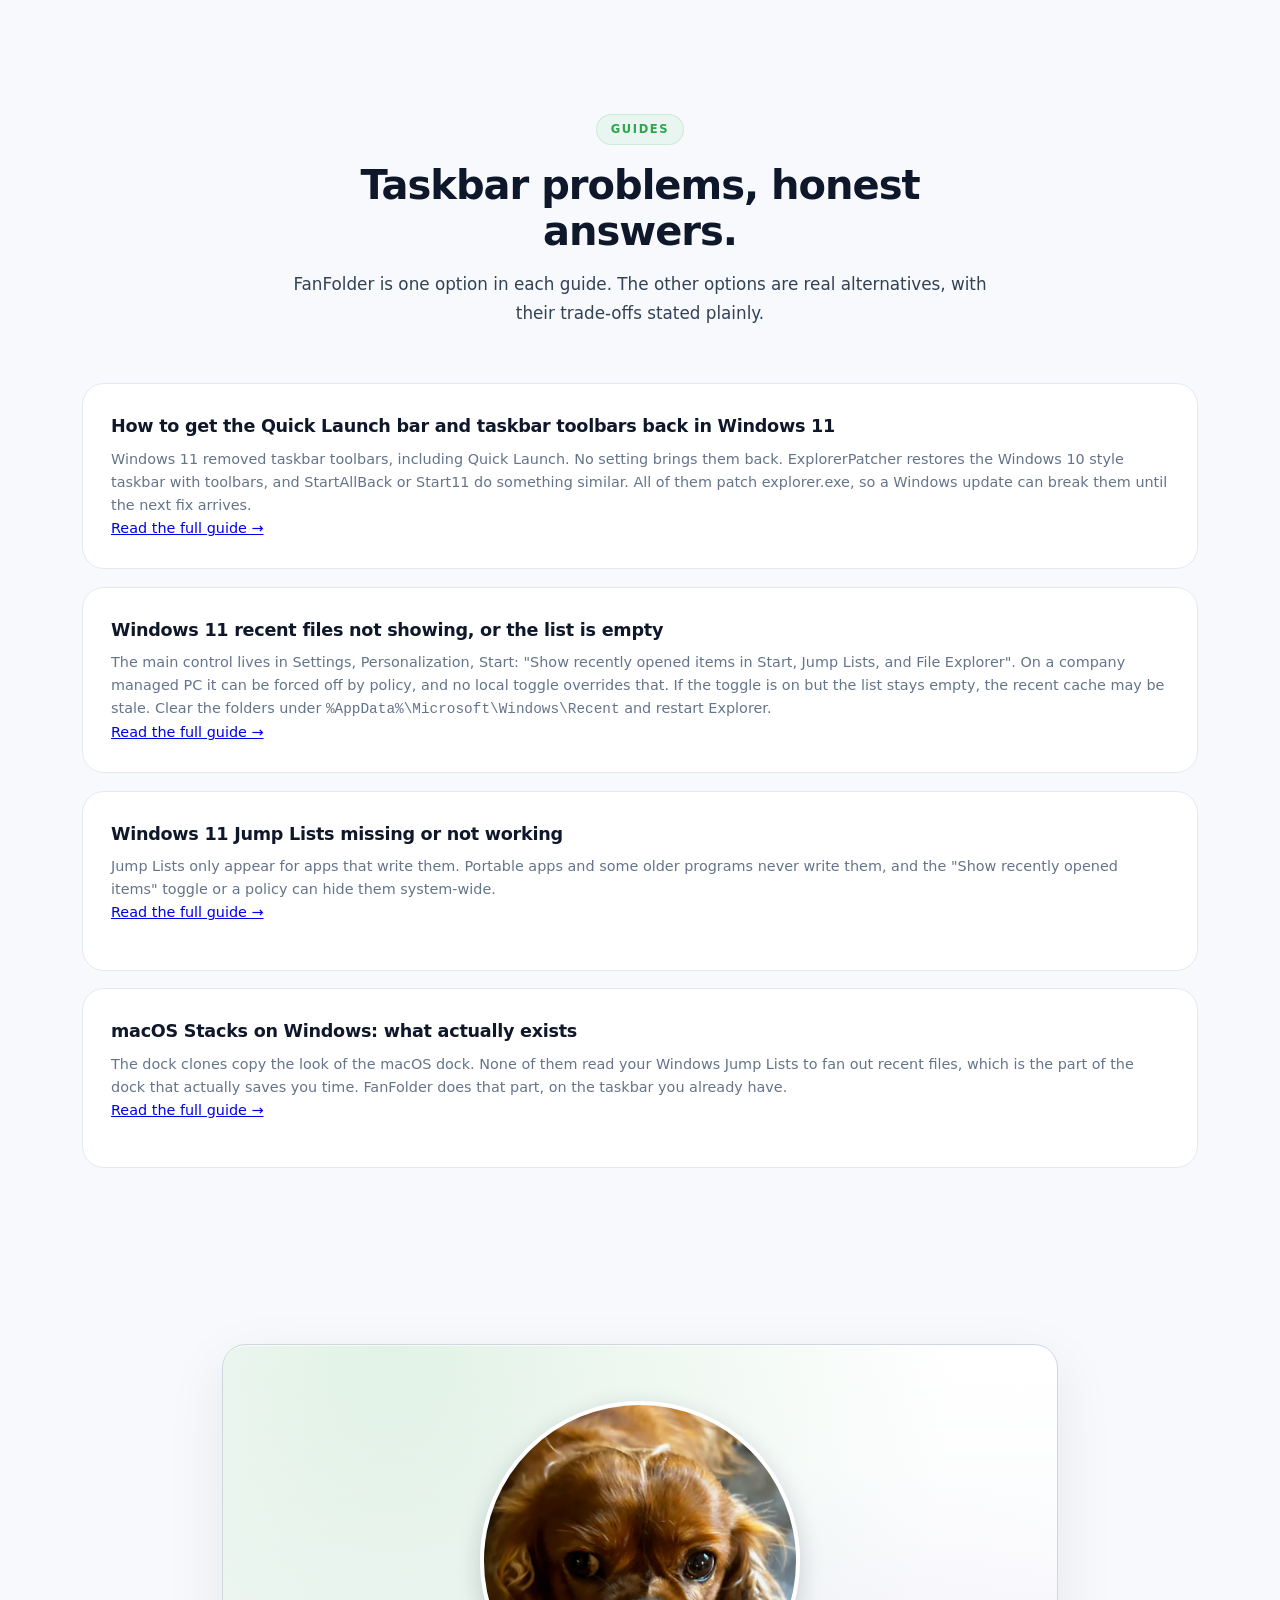
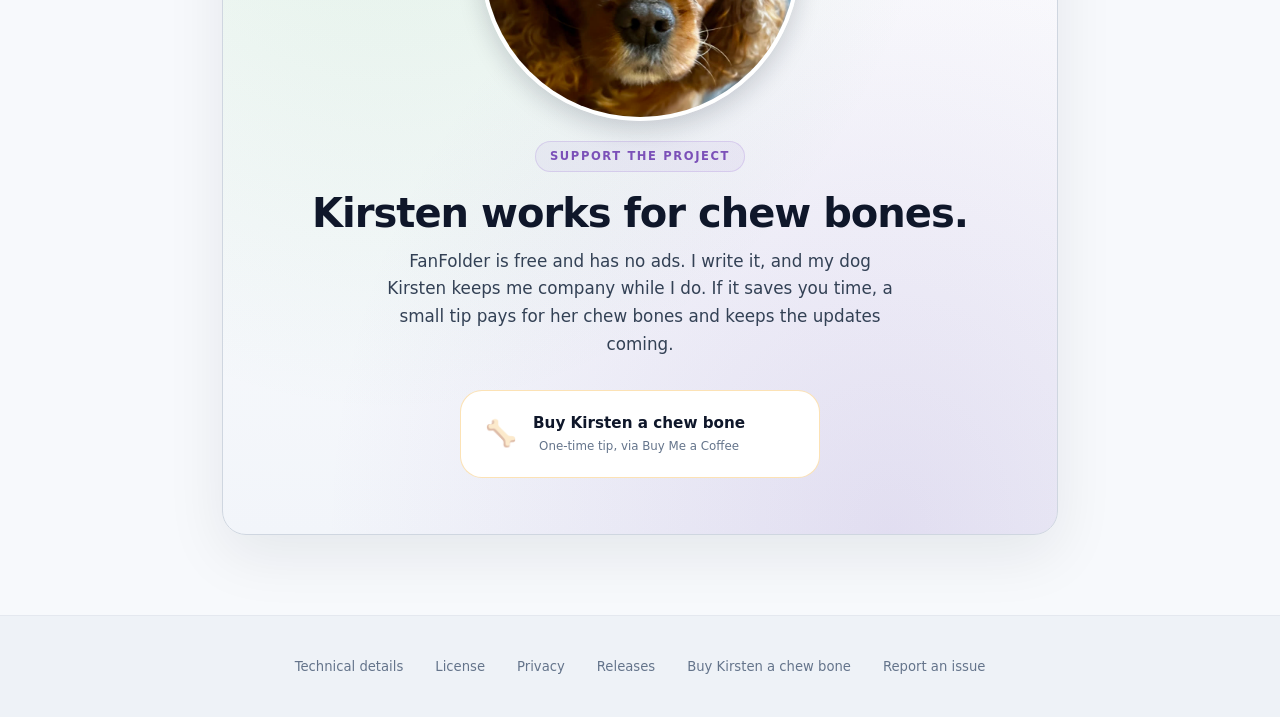
==== commit 50611da7: "docs: document app_updated telemetry and refresh the intro hero" ====
--- a/index.html
+++ b/index.html
@@ -127,7 +127,7 @@
         "name": "Does FanFolder send any telemetry?",
         "acceptedAnswer": {
           "@type": "Answer",
-          "text": "Once, after a successful install, FanFolder sends a single anonymous app_installed event to the FanFolder Aptabase project in the EU. It carries only a random per-user id, the app version, CPU architecture, and the platform \"Windows\", never filenames, folder paths, or account details. It is sent in the background with a short timeout and is ignored when offline. To opt out before launching, set HKCU\\SOFTWARE\\FanFolder\\TelemetryEnabled (DWORD) to 0. See the Privacy page for full details."
+          "text": "FanFolder sends two anonymous events to the FanFolder Aptabase project in the EU: app_installed on the first successful launch after installation, and app_updated on the first launch after the app version changes. Both carry a random per-user id, the running version, CPU architecture, and the platform \"Windows\", never filenames, folder paths, or account details. app_updated also carries the previous and new version. They are sent in the background with a short timeout and ignored when offline. To opt out before launching, set HKCU\\SOFTWARE\\FanFolder\\TelemetryEnabled (DWORD) to 0. See the Privacy page for full details."
         }
       },
       {
@@ -1395,7 +1395,7 @@
     </details>
     <details class="faq-item">
       <summary>Does FanFolder send any telemetry?</summary>
-      <p>Once, after a successful install, FanFolder sends a single anonymous <code>app_installed</code> event to the FanFolder Aptabase project in the EU. It carries only a random per-user id, the app version, CPU architecture, and the platform "Windows", never filenames, folder paths, or account details. It is sent in the background with a short timeout and is ignored when offline. To opt out before launching, set <code>HKCU\SOFTWARE\FanFolder\TelemetryEnabled</code> (DWORD) to <code>0</code>. See the <a href="https://github.com/olebhartvigsen/FanFolder/blob/main/PRIVACY.md">Privacy page</a> for full details.</p>
+      <p>FanFolder sends two anonymous events to the FanFolder Aptabase project in the EU: <code>app_installed</code> on the first successful launch after installation, and <code>app_updated</code> on the first launch after the app version changes. Both carry a random per-user id, the running version, CPU architecture, and the platform "Windows", never filenames, folder paths, or account details. <code>app_updated</code> also carries the previous and new version. They are sent in the background with a short timeout and ignored when offline. To opt out before launching, set <code>HKCU\SOFTWARE\FanFolder\TelemetryEnabled</code> (DWORD) to <code>0</code>. See the <a href="https://github.com/olebhartvigsen/FanFolder/blob/main/PRIVACY.md">Privacy page</a> for full details.</p>
     </details>
     <details class="faq-item">
       <summary>Is FanFolder free?</summary>
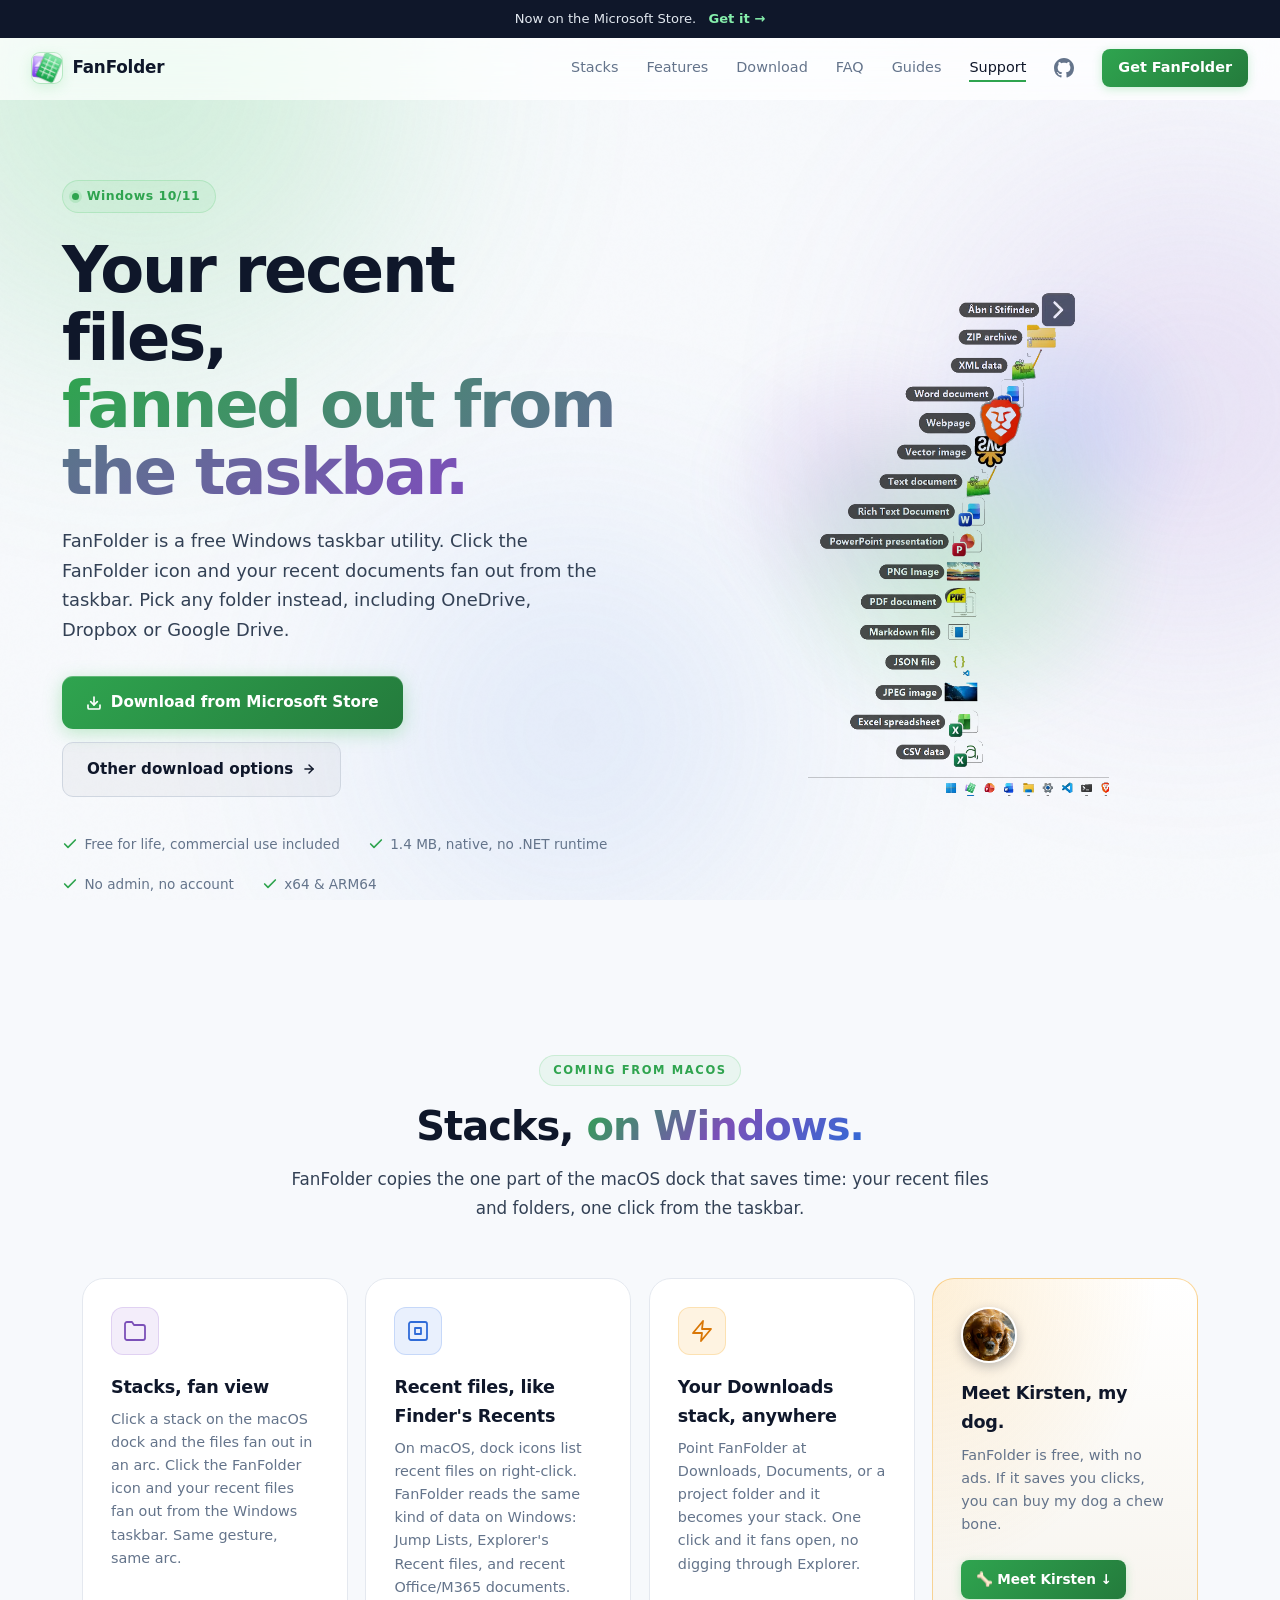
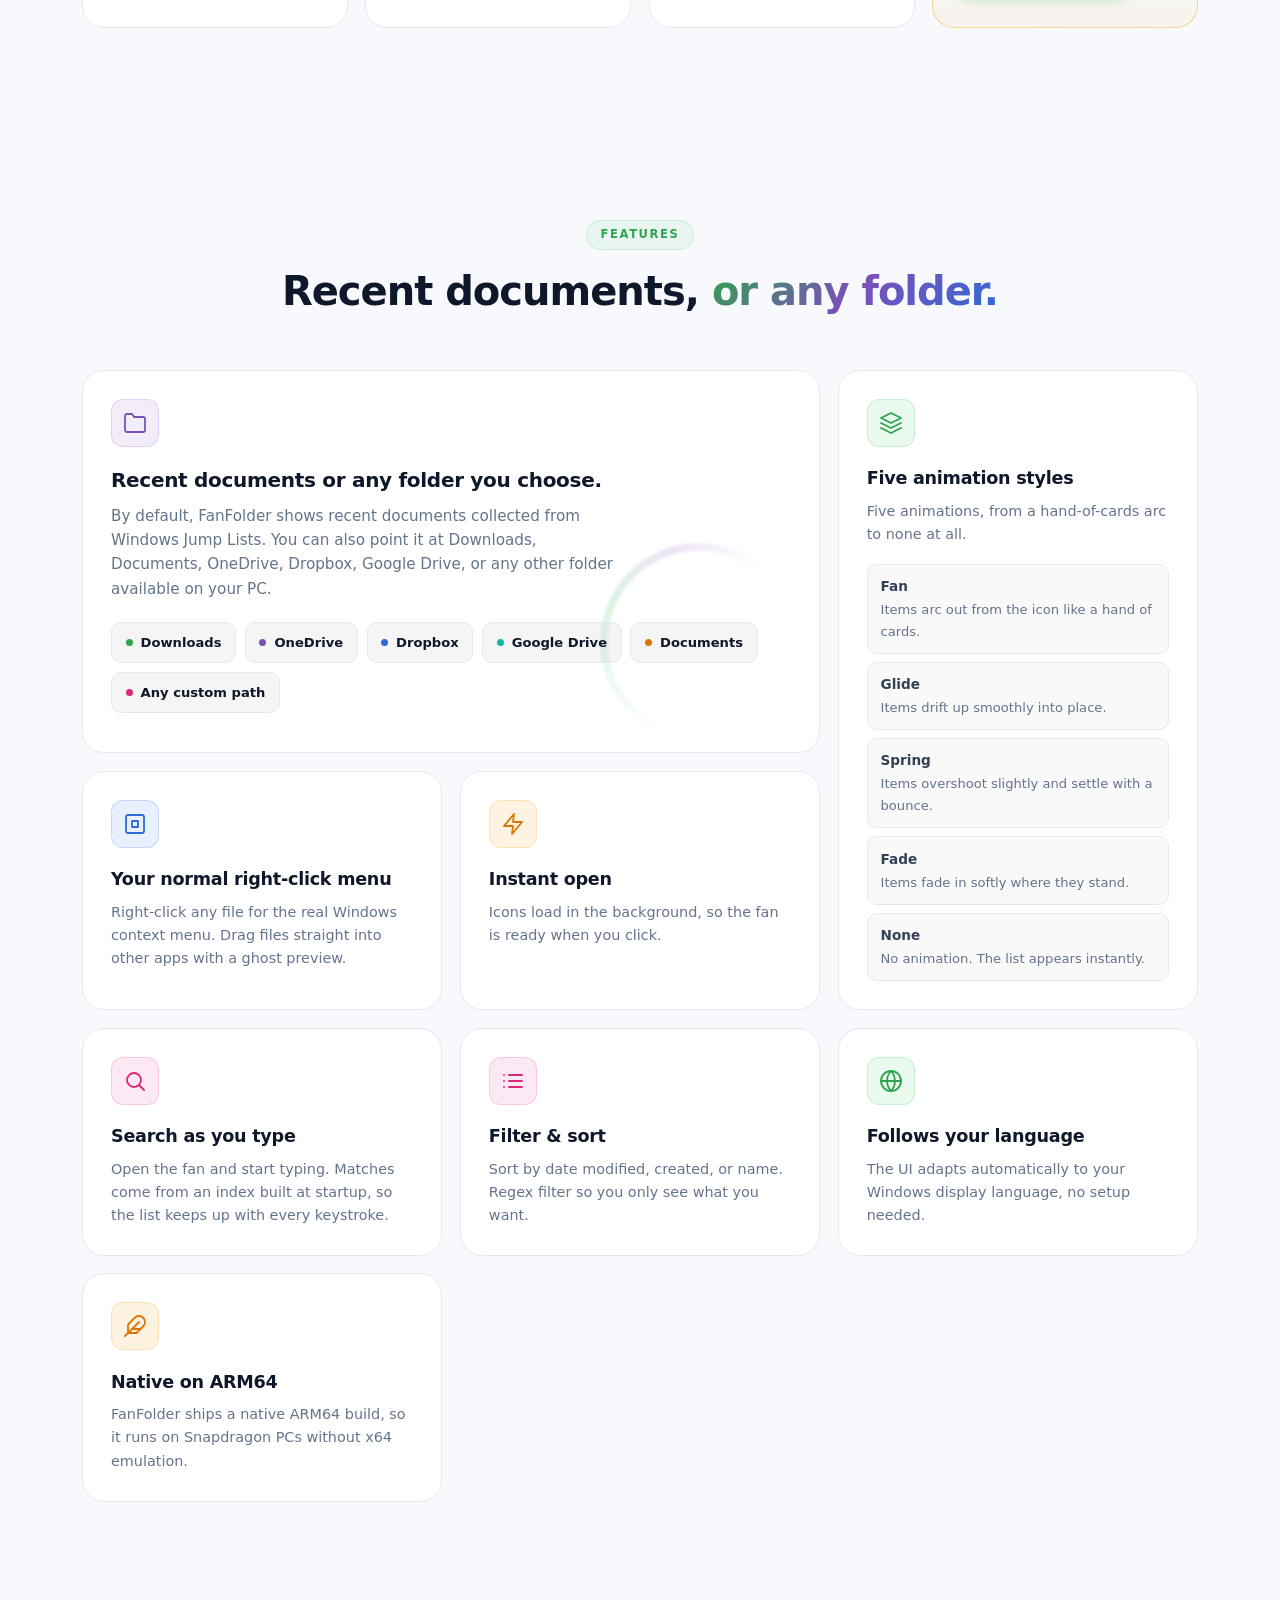
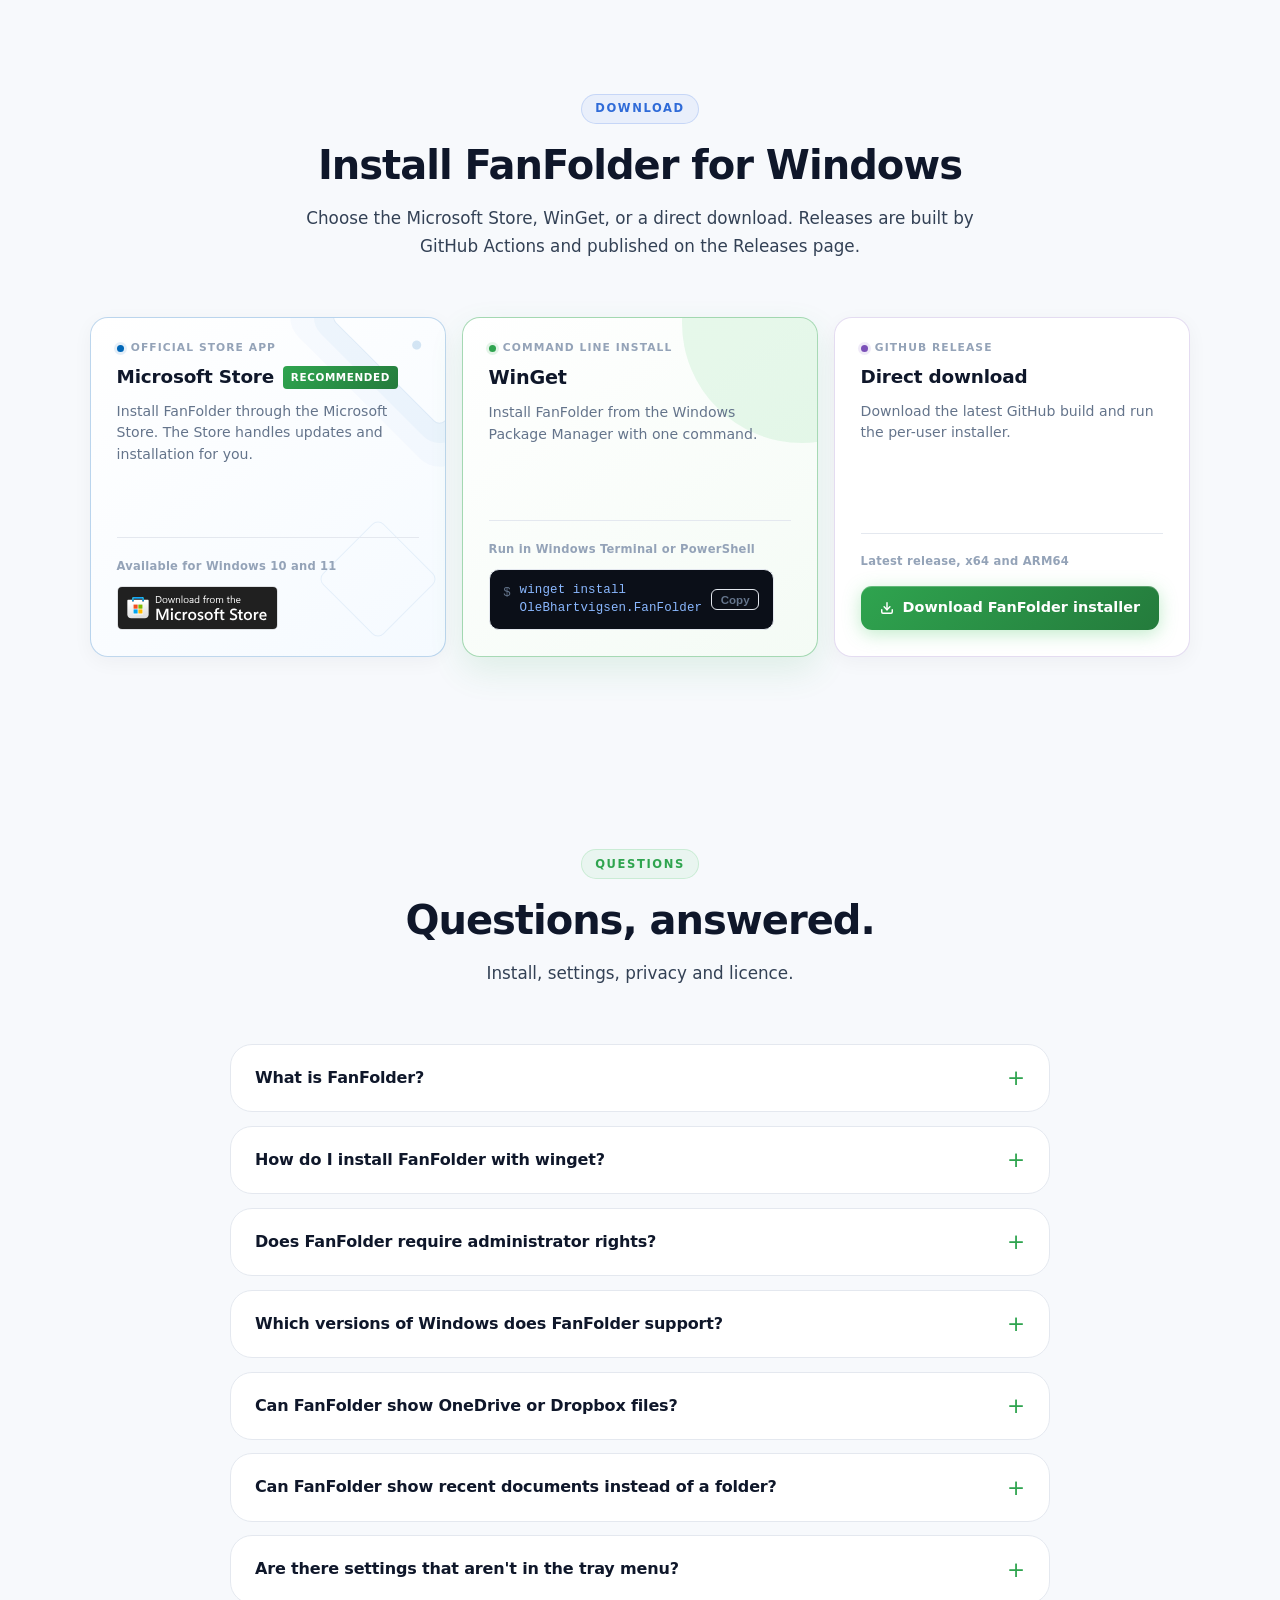
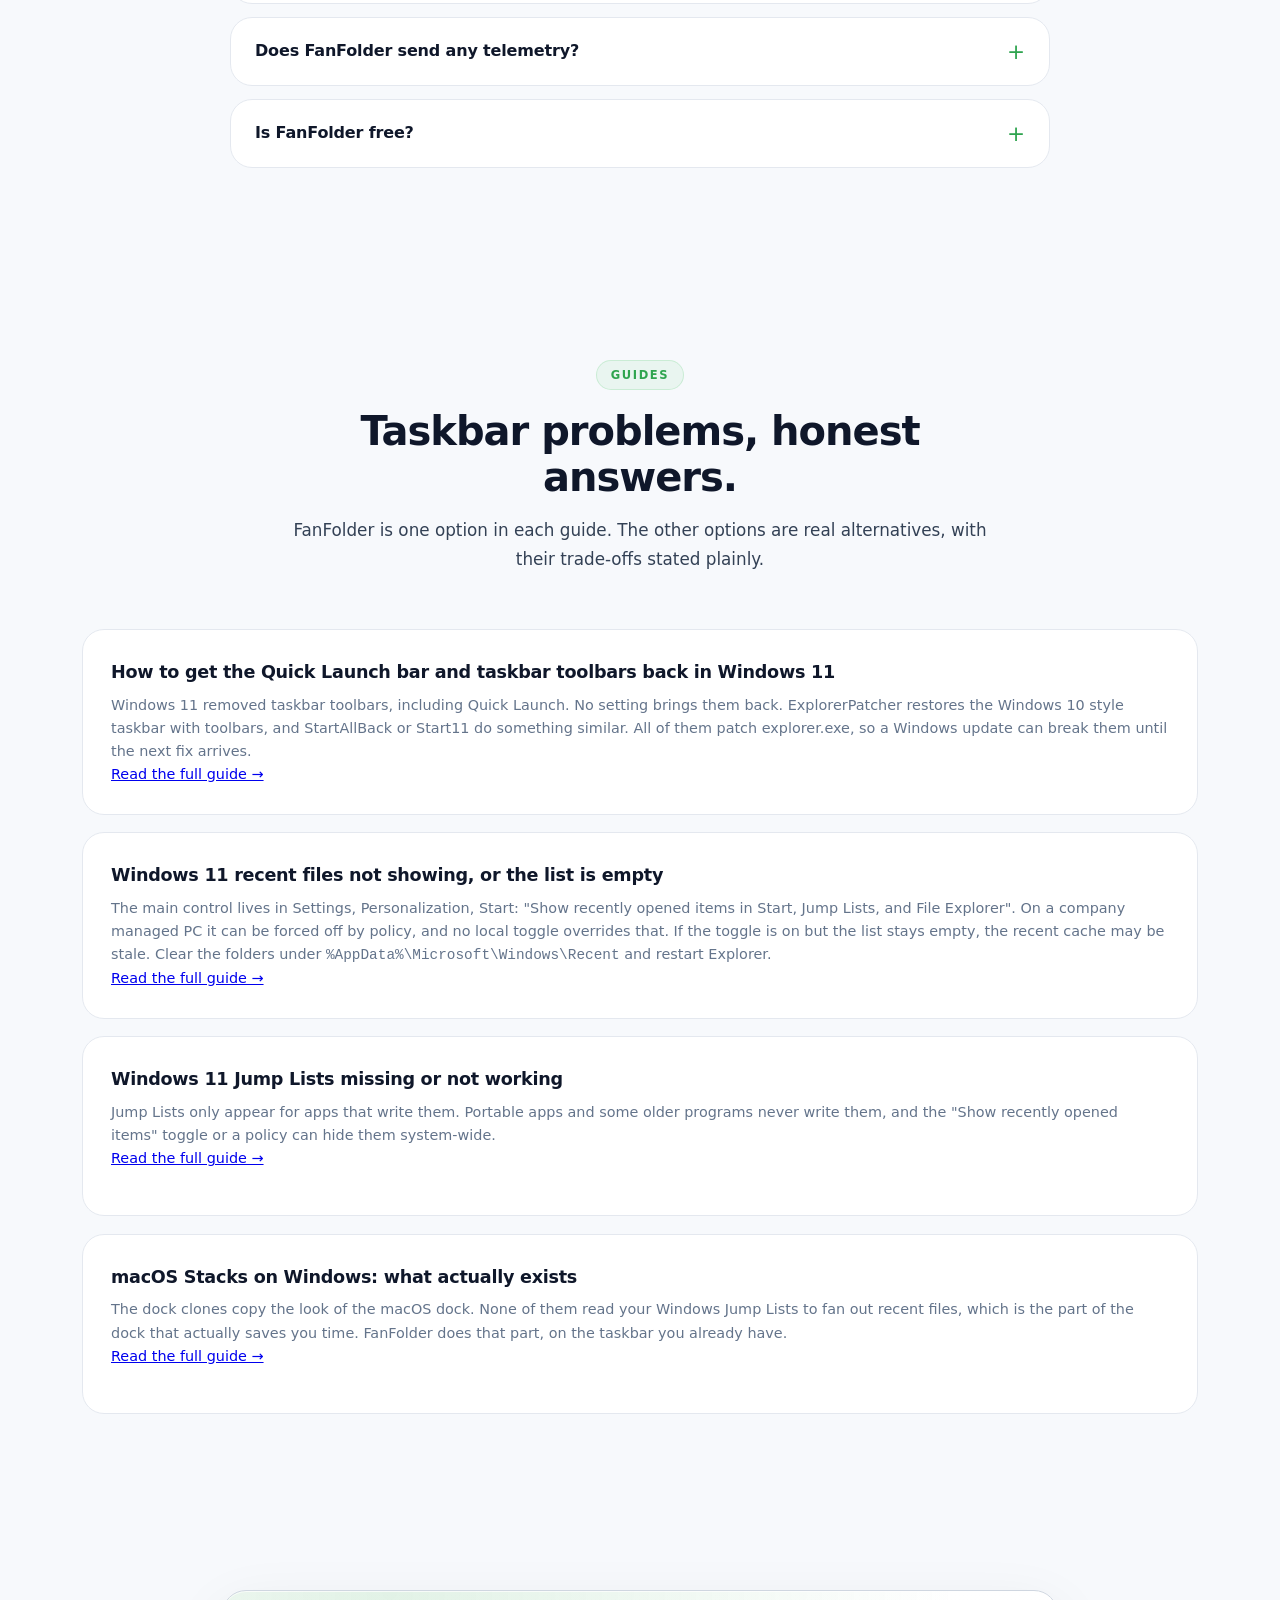
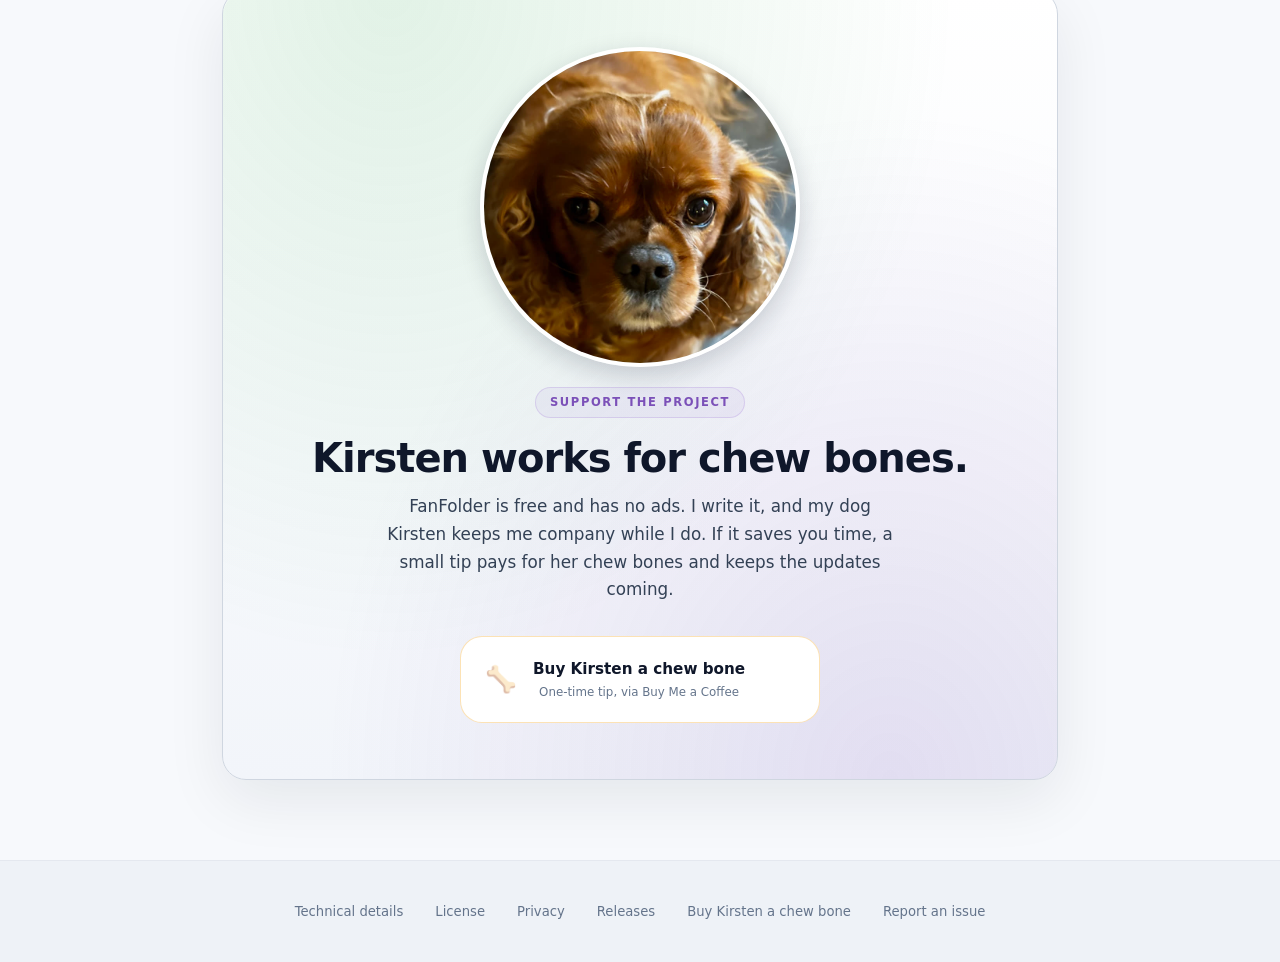
==== commit 22e1f81d: "docs: 1.5.0 — search as you type, new tray menu contents Bump softwareVersion and llms.txt to 1.5.0," ====
--- a/index.html
+++ b/index.html
@@ -34,9 +34,9 @@
     "sameAs": "https://github.com/olebhartvigsen/FanFolder",
     "image": "https://olebhartvigsen.github.io/FanFolder/icon.png",
     "downloadUrl": "https://github.com/olebhartvigsen/FanFolder/releases/latest/download/FanFolderSetup.exe",
-    "softwareVersion": "1.4.3",
+    "softwareVersion": "1.5.0",
     "datePublished": "2026-08-24",
-    "dateModified": "2026-10-21",
+    "dateModified": "2026-11-25",
     "applicationCategory": "UtilitiesApplication",
     "operatingSystem": "Windows 10, Windows 11",
     "softwareRequirements": "Windows 10 version 2004 or later, or Windows 11; x64 or ARM64",
@@ -45,6 +45,7 @@
       "Animated fan popup anchored to the Windows taskbar",
       "Recent documents and selected-folder access",
       "Windows shell context menu and drag-and-drop support",
+      "Search as you type across the folder and its subfolders",
       "Configurable sorting, filtering, and animation styles"
     ],
     "author": {
@@ -119,7 +120,7 @@
         "name": "Are there settings that aren't in the tray menu?",
         "acceptedAnswer": {
           "@type": "Answer",
-          "text": "Yes. The tray menu covers folder, sort order, item count, showing folders, and file extensions. Two options are only available in the registry under HKCU\\SOFTWARE\\FanFolder: FilterRegex (a case-insensitive regular expression matched against filenames, for example \\.(pdf|docx?)$ shows only PDF and Word files; leave it empty to show everything) and AnimationStyle (Spring, Fan, Glide, Fade, or None). Edit them with regedit or PowerShell's Set-ItemProperty. See the README on GitHub for the full list of registry settings and PowerShell examples."
+          "text": "Yes. The tray menu covers folder, sort order, item count, showing folders, including files from subfolders, filter as you type, file extensions, and the app version at the bottom. Two options are only available in the registry under HKCU\\SOFTWARE\\FanFolder: FilterRegex (a case-insensitive regular expression matched against filenames, for example \\.(pdf|docx?)$ shows only PDF and Word files; leave it empty to show everything) and AnimationStyle (Spring, Fan, Glide, Fade, or None). Edit them with regedit or PowerShell's Set-ItemProperty. See the README on GitHub for the full list of registry settings and PowerShell examples."
         }
       },
       {
@@ -1273,6 +1274,15 @@
       </div>
       <h3>Instant open</h3>
       <p>Icons load in the background, so the fan is ready when you click.</p>
+    </div>
+
+    <!-- Med: Search as you type -->
+    <div class="bento-card med reveal">
+      <div class="bc-icon bc-k">
+        <svg viewBox="0 0 24 24"><circle cx="11" cy="11" r="7"/><line x1="16.5" y1="16.5" x2="21" y2="21"/></svg>
+      </div>
+      <h3>Search as you type</h3>
+      <p>Open the fan and start typing. Matches come from an index built at startup, so the list keeps up with every keystroke.</p>
     </div>
 
     <!-- Med: Filter & sort -->
@@ -1391,7 +1401,7 @@
     </details>
     <details class="faq-item">
       <summary>Are there settings that aren't in the tray menu?</summary>
-      <p>Yes. The tray menu covers folder, sort order, item count, showing folders, and file extensions. Two options are only available in the registry under <code>HKCU\SOFTWARE\FanFolder</code>: <code>FilterRegex</code> (a case-insensitive regular expression matched against filenames, for example <code>\.(pdf|docx?)$</code> shows only PDF and Word files; leave it empty to show everything) and <code>AnimationStyle</code> (<code>Spring</code>, <code>Fan</code>, <code>Glide</code>, <code>Fade</code>, or <code>None</code>). Edit them with <code>regedit</code> or PowerShell's <code>Set-ItemProperty</code>. See the <a href="https://github.com/olebhartvigsen/FanFolder/blob/main/README.md#configuration">README on GitHub</a> for the full list of registry settings and PowerShell examples.</p>
+      <p>Yes. The tray menu covers folder, sort order, item count, showing folders, including files from subfolders, filter as you type, file extensions, and the app version at the bottom. Two options are only available in the registry under <code>HKCU\SOFTWARE\FanFolder</code>: <code>FilterRegex</code> (a case-insensitive regular expression matched against filenames, for example <code>\.(pdf|docx?)$</code> shows only PDF and Word files; leave it empty to show everything) and <code>AnimationStyle</code> (<code>Spring</code>, <code>Fan</code>, <code>Glide</code>, <code>Fade</code>, or <code>None</code>). Edit them with <code>regedit</code> or PowerShell's <code>Set-ItemProperty</code>. See the <a href="https://github.com/olebhartvigsen/FanFolder/blob/main/README.md#configuration">README on GitHub</a> for the full list of registry settings and PowerShell examples.</p>
     </details>
     <details class="faq-item">
       <summary>Does FanFolder send any telemetry?</summary>
